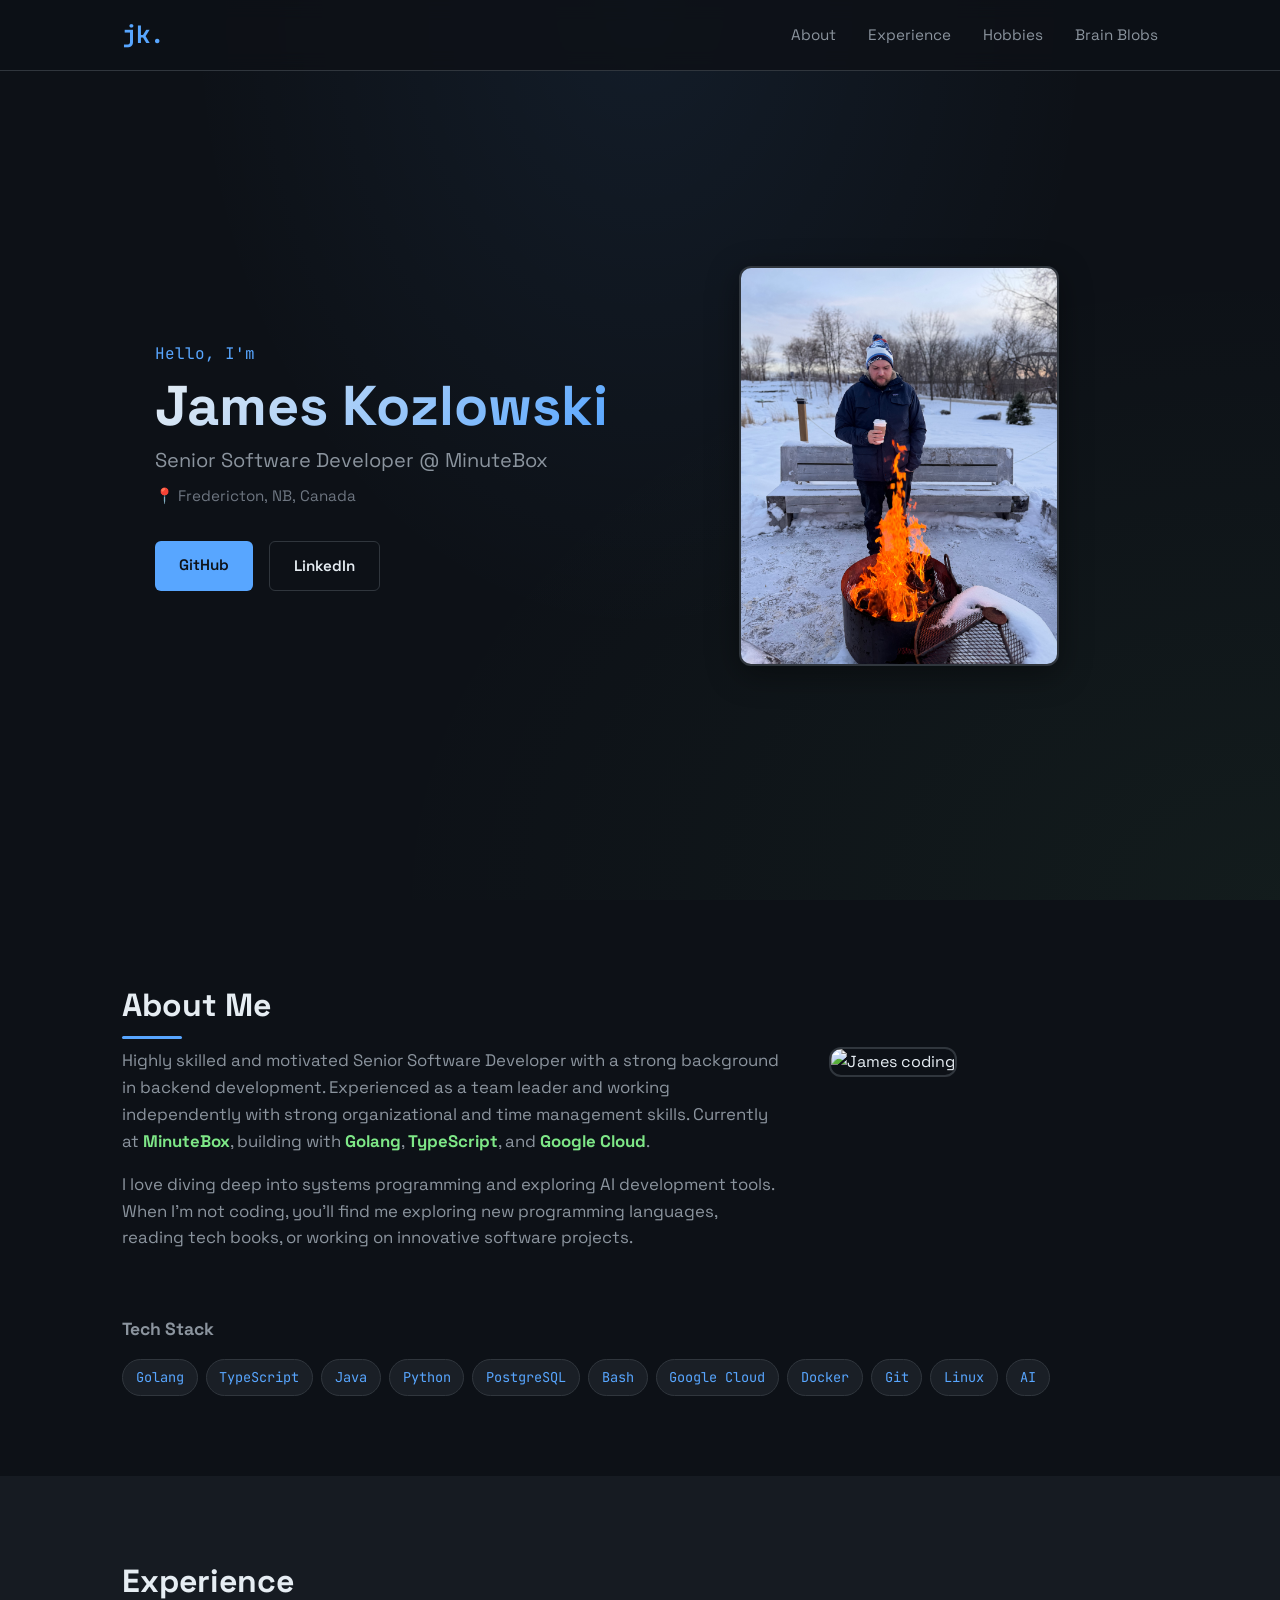
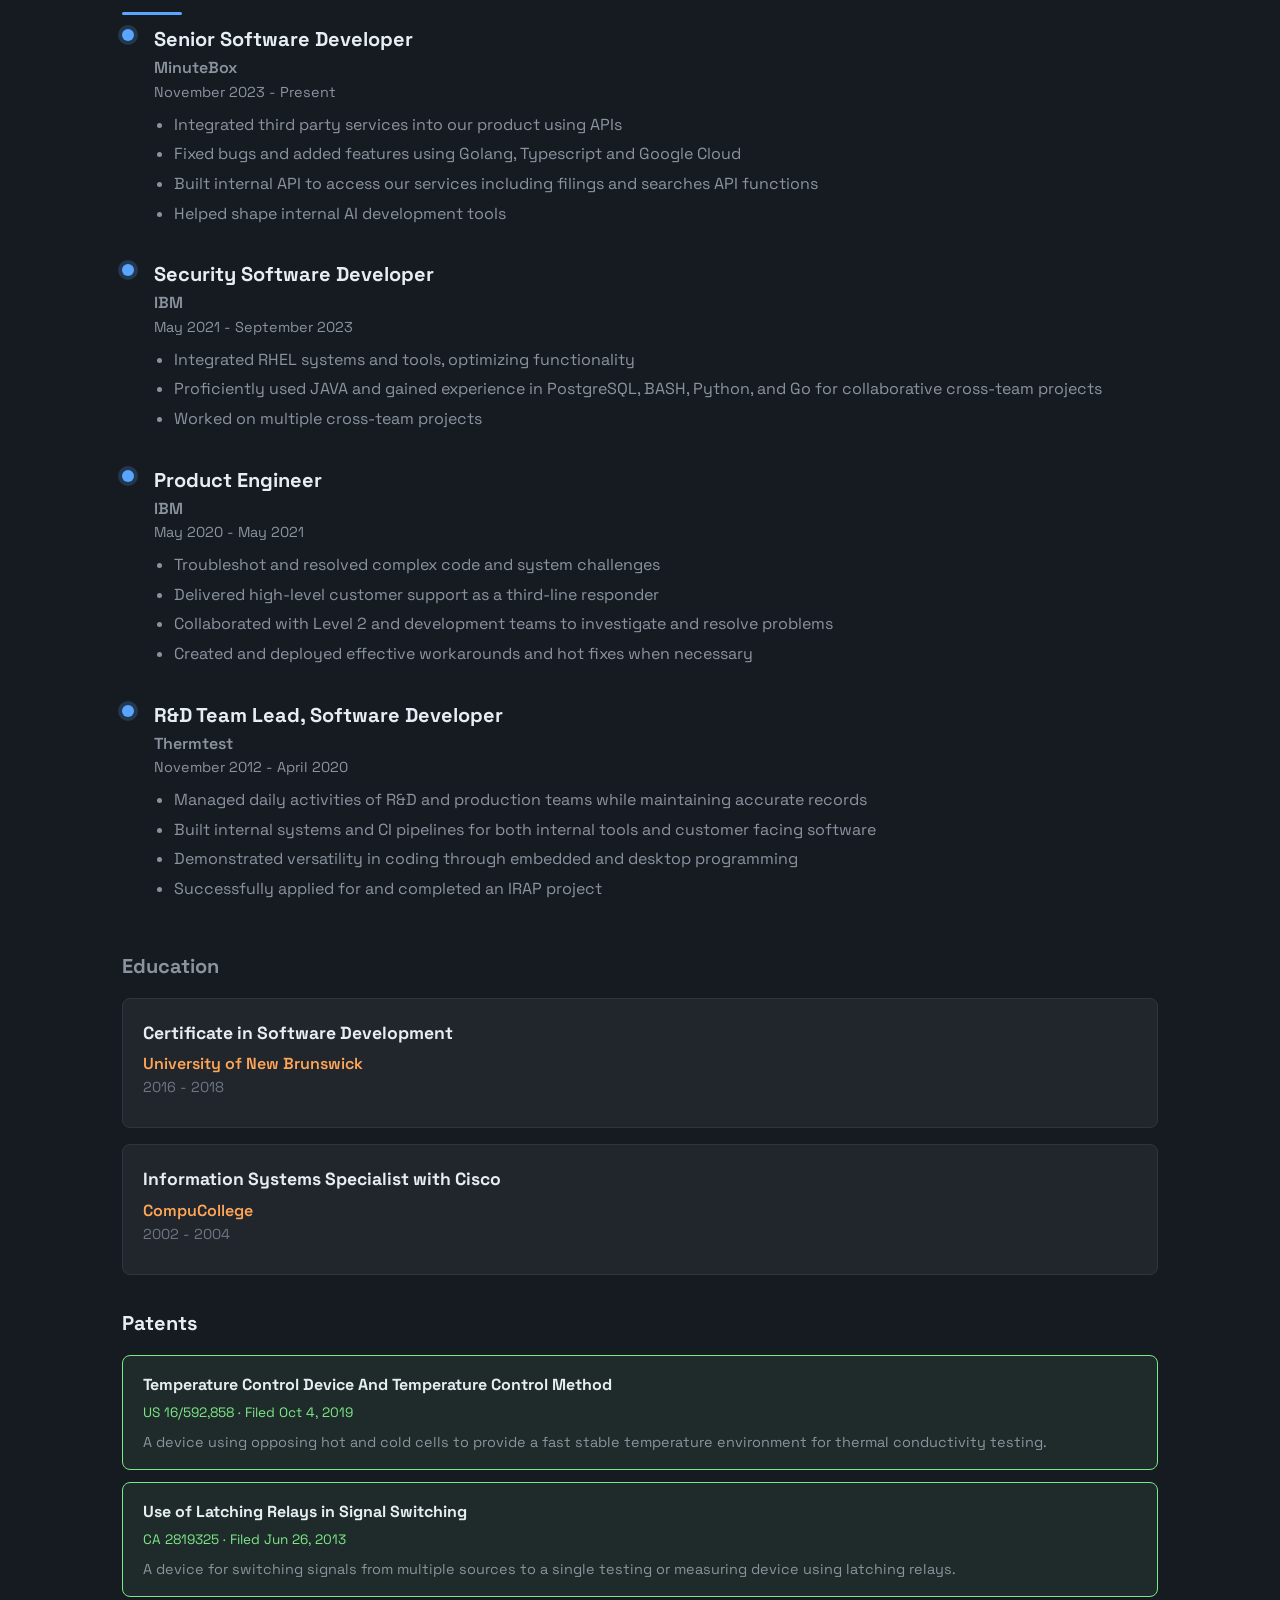
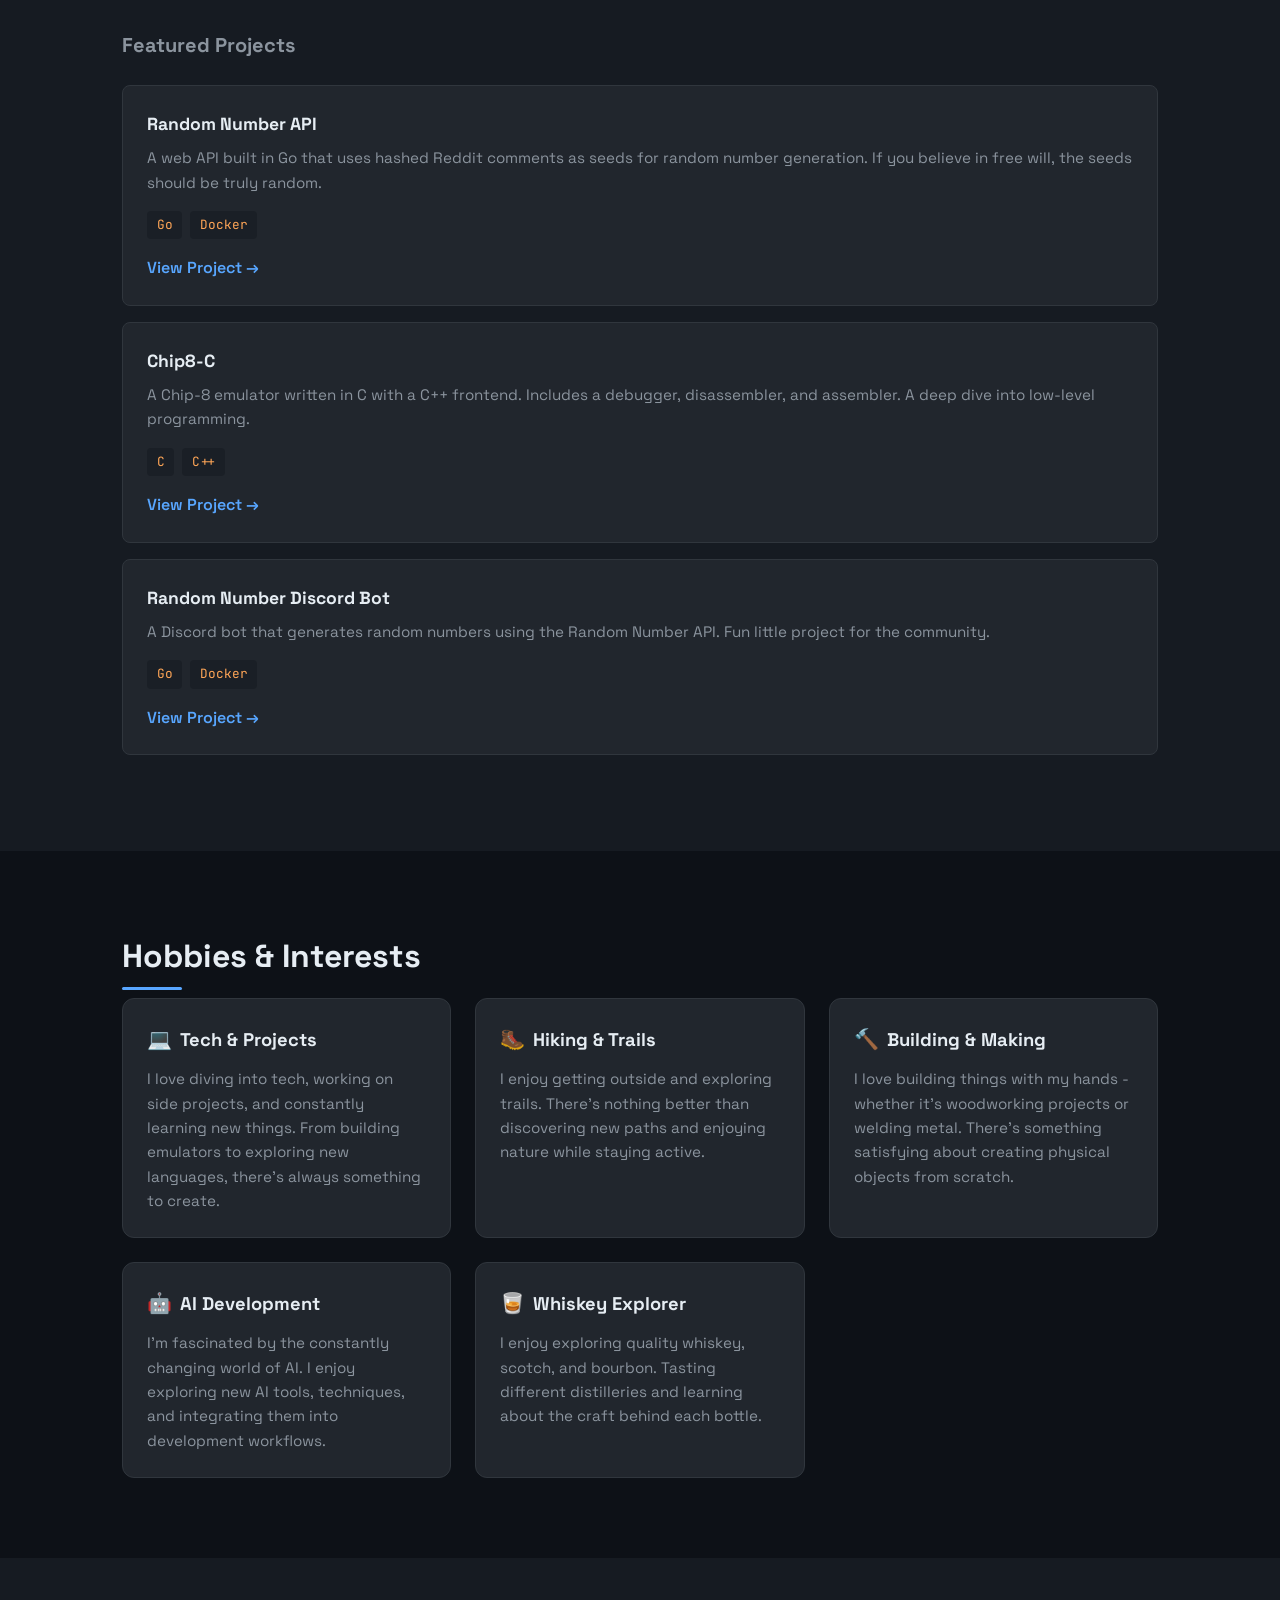
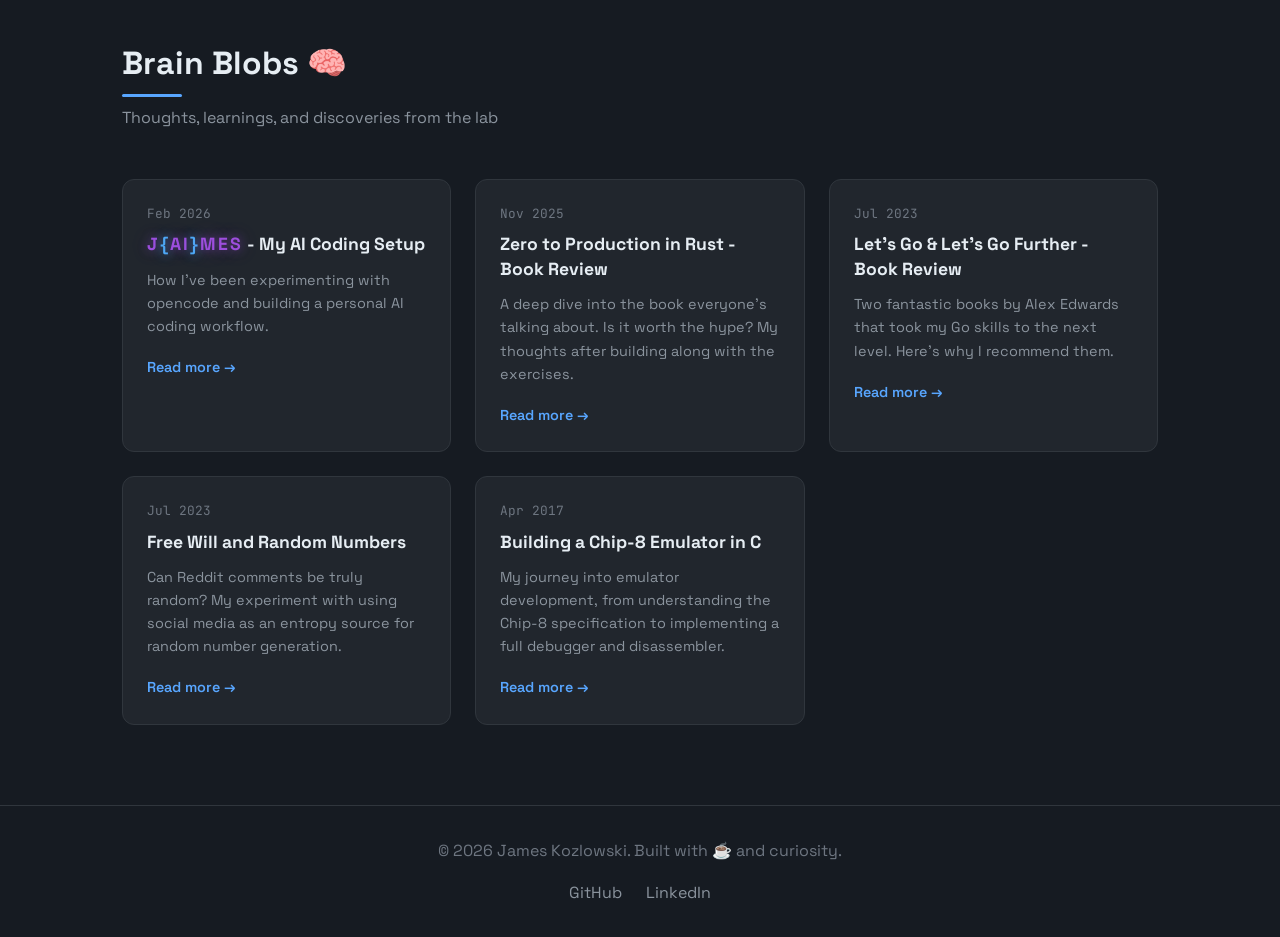
==== index.html @ 7b48e2a0 "update blog" ====
<!DOCTYPE html>
<html lang="en">
<head>
    <meta charset="UTF-8">
    <meta name="viewport" content="width=device-width, initial-scale=1.0">
    <title>James Kozlowski</title>
    <link rel="stylesheet" href="styles.css">
    <link rel="preconnect" href="https://fonts.googleapis.com">
    <link rel="preconnect" href="https://fonts.gstatic.com" crossorigin>
    <link href="https://fonts.googleapis.com/css2?family=JetBrains+Mono:wght@400;700&family=Space+Grotesk:wght@400;600;700&display=swap" rel="stylesheet">
</head>
<body>
    <nav class="navbar">
        <div class="nav-content">
            <a href="#home" class="logo">jk.</a>
            <ul class="nav-links">
                <li><a href="#about">About</a></li>
                <li><a href="#experience">Experience</a></li>
                <li><a href="#hobbies">Hobbies</a></li>
                <li><a href="#brain-blobs">Brain Blobs</a></li>
            </ul>
        </div>
    </nav>

    <section id="home" class="hero">
        <div class="hero-content">
            <div class="hero-text">
                <p class="greeting">Hello, I'm</p>
                <h1>James Kozlowski</h1>
                <p class="tagline">Senior Software Developer @ MinuteBox</p>
                <p class="location">📍 Fredericton, NB, Canada</p>
                <div class="hero-links">
                    <a href="https://github.com/jameskozlowski" target="_blank" class="btn">GitHub</a>
                    <a href="https://www.linkedin.com/in/jameskozlowski" target="_blank" class="btn btn-outline">LinkedIn</a>
                </div>
            </div>
            <div class="hero-image">
                <img src="IMG_3494.jpeg" alt="James Kozlowski" class="profile-pic">
            </div>
        </div>
    </section>

    <section id="about" class="section">
        <div class="container">
            <h2 class="section-title">About Me</h2>
            <div class="about-content">
                <div class="about-text">
                    <p>Highly skilled and motivated Senior Software Developer with a strong background in backend development. Experienced as a team leader and working independently with strong organizational and time management skills. Currently at <strong>MinuteBox</strong>, building with <strong>Golang</strong>, <strong>TypeScript</strong>, and <strong>Google Cloud</strong>.</p>
                    <p>I love diving deep into systems programming and exploring AI development tools. When I'm not coding, you'll find me exploring new programming languages, reading tech books, or working on innovative software projects.</p>
                </div>
                <div class="about-image">
                    <img src="IMG_0537.jpeg" alt="James coding" class="about-pic">
                </div>
            </div>
            <div class="tech-stack">
                <h3>Tech Stack</h3>
                <div class="tech-tags">
                    <span class="tech-tag">Golang</span>
                    <span class="tech-tag">TypeScript</span>
                    <span class="tech-tag">Java</span>
                    <span class="tech-tag">Python</span>
                    <span class="tech-tag">PostgreSQL</span>
                    <span class="tech-tag">Bash</span>
                    <span class="tech-tag">Google Cloud</span>
                    <span class="tech-tag">Docker</span>
                    <span class="tech-tag">Git</span>
                    <span class="tech-tag">Linux</span>
                    <span class="tech-tag">AI</span>
                </div>
            </div>
        </div>
    </section>

    <section id="experience" class="section section-alt">
        <div class="container">
            <h2 class="section-title">Experience</h2>
            <div class="timeline">
                <div class="timeline-item">
                    <div class="timeline-marker"></div>
                    <div class="timeline-content">
                        <h3>Senior Software Developer</h3>
                        <p class="company">MinuteBox</p>
                        <p class="period">November 2023 - Present</p>
                        <ul>
                            <li>Integrated third party services into our product using APIs</li>
                            <li>Fixed bugs and added features using Golang, Typescript and Google Cloud</li>
                            <li>Built internal API to access our services including filings and searches API functions</li>
                            <li>Helped shape internal AI development tools</li>
                        </ul>
                    </div>
                </div>
                <div class="timeline-item">
                    <div class="timeline-marker"></div>
                    <div class="timeline-content">
                        <h3>Security Software Developer</h3>
                        <p class="company">IBM</p>
                        <p class="period">May 2021 - September 2023</p>
                        <ul>
                            <li>Integrated RHEL systems and tools, optimizing functionality</li>
                            <li>Proficiently used JAVA and gained experience in PostgreSQL, BASH, Python, and Go for collaborative cross-team projects</li>
                            <li>Worked on multiple cross-team projects</li>
                        </ul>
                    </div>
                </div>
                <div class="timeline-item">
                    <div class="timeline-marker"></div>
                    <div class="timeline-content">
                        <h3>Product Engineer</h3>
                        <p class="company">IBM</p>
                        <p class="period">May 2020 - May 2021</p>
                        <ul>
                            <li>Troubleshot and resolved complex code and system challenges</li>
                            <li>Delivered high-level customer support as a third-line responder</li>
                            <li>Collaborated with Level 2 and development teams to investigate and resolve problems</li>
                            <li>Created and deployed effective workarounds and hot fixes when necessary</li>
                        </ul>
                    </div>
                </div>
                <div class="timeline-item">
                    <div class="timeline-marker"></div>
                    <div class="timeline-content">
                        <h3>R&D Team Lead, Software Developer</h3>
                        <p class="company">Thermtest</p>
                        <p class="period">November 2012 - April 2020</p>
                        <ul>
                            <li>Managed daily activities of R&D and production teams while maintaining accurate records</li>
                            <li>Built internal systems and CI pipelines for both internal tools and customer facing software</li>
                            <li>Demonstrated versatility in coding through embedded and desktop programming</li>
                            <li>Successfully applied for and completed an IRAP project</li>
                        </ul>
                    </div>
                </div>
            </div>

            <div class="education-section">
                <h3>Education</h3>
                <div class="education-card">
                    <h4>Certificate in Software Development</h4>
                    <p class="company">University of New Brunswick</p>
                    <p class="period">2016 - 2018</p>
                </div>
                <div class="education-card">
                    <h4>Information Systems Specialist with Cisco</h4>
                    <p class="company">CompuCollege</p>
                    <p class="period">2002 - 2004</p>
                </div>
            </div>

            <div class="patents-section">
                <h3>Patents</h3>
                <div class="patent-card">
                    <h4>Temperature Control Device And Temperature Control Method</h4>
                    <p class="patent-meta">US 16/592,858 · Filed Oct 4, 2019</p>
                    <p class="patent-desc">A device using opposing hot and cold cells to provide a fast stable temperature environment for thermal conductivity testing.</p>
                </div>
                <div class="patent-card">
                    <h4>Use of Latching Relays in Signal Switching</h4>
                    <p class="patent-meta">CA 2819325 · Filed Jun 26, 2013</p>
                    <p class="patent-desc">A device for switching signals from multiple sources to a single testing or measuring device using latching relays.</p>
                </div>
            </div>

            <div class="projects-grid">
                <h3>Featured Projects</h3>
                <div class="project-card">
                    <h4>Random Number API</h4>
                    <p>A web API built in Go that uses hashed Reddit comments as seeds for random number generation. If you believe in free will, the seeds should be truly random.</p>
                    <div class="project-tech">
                        <span>Go</span>
                        <span>Docker</span>
                    </div>
                    <a href="https://github.com/jameskozlowski/randomnumberapi-go" target="_blank" class="project-link">View Project →</a>
                </div>
                <div class="project-card">
                    <h4>Chip8-C</h4>
                    <p>A Chip-8 emulator written in C with a C++ frontend. Includes a debugger, disassembler, and assembler. A deep dive into low-level programming.</p>
                    <div class="project-tech">
                        <span>C</span>
                        <span>C++</span>
                    </div>
                    <a href="https://github.com/jameskozlowski/Chip8-C" target="_blank" class="project-link">View Project →</a>
                </div>
                <div class="project-card">
                    <h4>Random Number Discord Bot</h4>
                    <p>A Discord bot that generates random numbers using the Random Number API. Fun little project for the community.</p>
                    <div class="project-tech">
                        <span>Go</span>
                        <span>Docker</span>
                    </div>
                    <a href="https://github.com/jameskozlowski/randomnumberapi-bot" target="_blank" class="project-link">View Project →</a>
                </div>
            </div>
        </div>
    </section>

    <section id="hobbies" class="section">
        <div class="container">
            <h2 class="section-title">Hobbies & Interests</h2>
            <div class="hobbies-grid">
                <div class="hobby-card">
                    <h3><span class="hobby-icon">💻</span> Tech & Projects</h3>
                    <p>I love diving into tech, working on side projects, and constantly learning new things. From building emulators to exploring new languages, there's always something to create.</p>
                </div>
                <div class="hobby-card">
                    <h3><span class="hobby-icon">🥾</span> Hiking & Trails</h3>
                    <p>I enjoy getting outside and exploring trails. There's nothing better than discovering new paths and enjoying nature while staying active.</p>
                </div>
                <div class="hobby-card">
                    <h3><span class="hobby-icon">🔨</span> Building & Making</h3>
                    <p>I love building things with my hands - whether it's woodworking projects or welding metal. There's something satisfying about creating physical objects from scratch.</p>
                </div>
                <div class="hobby-card">
                    <h3><span class="hobby-icon">🤖</span> AI Development</h3>
                    <p>I'm fascinated by the constantly changing world of AI. I enjoy exploring new AI tools, techniques, and integrating them into development workflows.</p>
                </div>
                <div class="hobby-card">
                    <h3><span class="hobby-icon">🥃</span> Whiskey Explorer</h3>
                    <p>I enjoy exploring quality whiskey, scotch, and bourbon. Tasting different distilleries and learning about the craft behind each bottle.</p>
                </div>
            </div>
        </div>
    </section>

    <section id="brain-blobs" class="section section-alt">
        <div class="container">
            <h2 class="section-title">Brain Blobs 🧠</h2>
            <p class="section-subtitle">Thoughts, learnings, and discoveries from the lab</p>
            <div class="blog-grid">
                <article class="blog-card">
                    <span class="blog-date">Feb 2026</span>
                    <h3><span class="blog-title-styled">J<span class="bracket">{</span>AI<span class="bracket">}</span>MES</span> - My AI Coding Setup</h3>
                    <p>How I've been experimenting with opencode and building a personal AI coding workflow.</p>
                    <a href="blog/ai-coding-setup.html" class="read-more">Read more →</a>
                </article>
                <article class="blog-card">
                    <span class="blog-date">Nov 2025</span>
                    <h3>Zero to Production in Rust - Book Review</h3>
                    <p>A deep dive into the book everyone's talking about. Is it worth the hype? My thoughts after building along with the exercises.</p>
                    <a href="blog/zero-to-production-rust.html" class="read-more">Read more →</a>
                </article>
                <article class="blog-card">
                    <span class="blog-date">Jul 2023</span>
                    <h3>Let's Go & Let's Go Further - Book Review</h3>
                    <p>Two fantastic books by Alex Edwards that took my Go skills to the next level. Here's why I recommend them.</p>
                    <a href="blog/lets-go-books.html" class="read-more">Read more →</a>
                </article>
                <article class="blog-card">
                    <span class="blog-date">Jul 2023</span>
                    <h3>Free Will and Random Numbers</h3>
                    <p>Can Reddit comments be truly random? My experiment with using social media as an entropy source for random number generation.</p>
                    <a href="blog/free-will-random-numbers.html" class="read-more">Read more →</a>
                </article>
                <article class="blog-card">
                    <span class="blog-date">Apr 2017</span>
                    <h3>Building a Chip-8 Emulator in C</h3>
                    <p>My journey into emulator development, from understanding the Chip-8 specification to implementing a full debugger and disassembler.</p>
                    <a href="blog/chip8-emulator.html" class="read-more">Read more →</a>
                </article>
            </div>
        </div>
    </section>

    <footer class="footer">
        <div class="container">
            <p>© 2026 James Kozlowski. Built with ☕ and curiosity.</p>
            <div class="social-links">
                <a href="https://github.com/jameskozlowski" target="_blank">GitHub</a>
                <a href="https://www.linkedin.com/in/jameskozlowski" target="_blank">LinkedIn</a>
            </div>
        </div>
    </footer>

    <script src="script.js"></script>
</body>
</html>
---- styles.css ----
:root {
    --bg-primary: #0d1117;
    --bg-secondary: #161b22;
    --bg-tertiary: #21262d;
    --text-primary: #e6edf3;
    --text-secondary: #8b949e;
    --text-muted: #6e7681;
    --accent-primary: #58a6ff;
    --accent-secondary: #7ee787;
    --accent-tertiary: #ffa657;
    --accent-purple: #d2a8ff;
    --border-color: #30363d;
    --code-bg: #1a1f26;
    --font-mono: 'JetBrains Mono', monospace;
    --font-sans: 'Space Grotesk', sans-serif;
}

* {
    margin: 0;
    padding: 0;
    box-sizing: border-box;
}

html {
    scroll-behavior: smooth;
}

body {
    font-family: var(--font-sans);
    background-color: var(--bg-primary);
    color: var(--text-primary);
    line-height: 1.6;
}

.container {
    max-width: 1100px;
    margin: 0 auto;
    padding: 0 2rem;
}

/* Navbar */
.navbar {
    position: fixed;
    top: 0;
    left: 0;
    right: 0;
    background: rgba(13, 17, 23, 0.85);
    backdrop-filter: blur(10px);
    border-bottom: 1px solid var(--border-color);
    z-index: 1000;
    padding: 1rem 0;
}

.nav-content {
    max-width: 1100px;
    margin: 0 auto;
    padding: 0 2rem;
    display: flex;
    justify-content: space-between;
    align-items: center;
}

.logo {
    font-family: var(--font-mono);
    font-size: 1.5rem;
    font-weight: 700;
    color: var(--accent-primary);
    text-decoration: none;
}

.nav-links {
    display: flex;
    list-style: none;
    gap: 2rem;
}

.nav-links a {
    color: var(--text-secondary);
    text-decoration: none;
    font-size: 0.95rem;
    transition: color 0.2s ease;
}

.nav-links a:hover {
    color: var(--accent-primary);
}

/* Hero Section */
.hero {
    min-height: 100vh;
    display: flex;
    align-items: center;
    padding: 6rem 2rem 4rem;
    background: 
        radial-gradient(ellipse at top, rgba(88, 166, 255, 0.08) 0%, transparent 50%),
        radial-gradient(ellipse at bottom right, rgba(126, 231, 135, 0.05) 0%, transparent 50%),
        var(--bg-primary);
}

.hero-content {
    max-width: 1100px;
    margin: 0 auto;
    display: grid;
    grid-template-columns: 1fr 1fr;
    gap: 4rem;
    align-items: center;
}

.greeting {
    color: var(--accent-primary);
    font-family: var(--font-mono);
    font-size: 1rem;
    margin-bottom: 0.5rem;
}

.hero h1 {
    font-size: 3.5rem;
    font-weight: 700;
    line-height: 1.1;
    margin-bottom: 0.5rem;
    background: linear-gradient(135deg, var(--text-primary) 0%, var(--accent-primary) 100%);
    -webkit-background-clip: text;
    -webkit-text-fill-color: transparent;
    background-clip: text;
}

.tagline {
    font-size: 1.25rem;
    color: var(--text-secondary);
    margin-bottom: 0.5rem;
}

.location {
    color: var(--text-muted);
    font-size: 0.95rem;
    margin-bottom: 2rem;
}

.hero-links {
    display: flex;
    gap: 1rem;
    flex-wrap: wrap;
}

.btn {
    display: inline-block;
    padding: 0.75rem 1.5rem;
    background: var(--accent-primary);
    color: var(--bg-primary);
    text-decoration: none;
    border-radius: 6px;
    font-weight: 600;
    font-size: 0.95rem;
    transition: all 0.2s ease;
}

.btn:hover {
    transform: translateY(-2px);
    box-shadow: 0 4px 12px rgba(88, 166, 255, 0.3);
}

.btn-outline {
    background: transparent;
    border: 1px solid var(--border-color);
    color: var(--text-primary);
}

.btn-outline:hover {
    border-color: var(--accent-primary);
    color: var(--accent-primary);
}

.hero-image {
    display: flex;
    justify-content: center;
}

.profile-pic {
    width: 320px;
    height: 400px;
    object-fit: cover;
    border-radius: 12px;
    border: 2px solid var(--border-color);
    box-shadow: 0 8px 32px rgba(0, 0, 0, 0.4);
    transition: transform 0.3s ease;
}

.profile-pic:hover {
    transform: scale(1.02);
}

/* Sections */
.section {
    padding: 5rem 0;
}

.section-alt {
    background: var(--bg-secondary);
}

.section-title {
    font-size: 2rem;
    font-weight: 700;
    margin-bottom: 1rem;
    position: relative;
    display: inline-block;
}

.section-title::after {
    content: '';
    position: absolute;
    bottom: -8px;
    left: 0;
    width: 60px;
    height: 3px;
    background: var(--accent-primary);
    border-radius: 2px;
}

.section-subtitle {
    color: var(--text-secondary);
    margin-bottom: 3rem;
}

/* About Section */
.about-content {
    display: grid;
    grid-template-columns: 2fr 1fr;
    gap: 3rem;
    margin-bottom: 3rem;
}

.about-text p {
    margin-bottom: 1rem;
    color: var(--text-secondary);
    font-size: 1.05rem;
}

.about-text strong {
    color: var(--accent-secondary);
}

.about-pic {
    width: 100%;
    max-width: 280px;
    height: auto;
    border-radius: 12px;
    border: 2px solid var(--border-color);
}

.tech-stack h3 {
    font-size: 1.1rem;
    color: var(--text-secondary);
    margin-bottom: 1rem;
}

.tech-tags {
    display: flex;
    flex-wrap: wrap;
    gap: 0.5rem;
}

.tech-tag {
    padding: 0.4rem 0.8rem;
    background: var(--code-bg);
    border: 1px solid var(--border-color);
    border-radius: 20px;
    font-family: var(--font-mono);
    font-size: 0.85rem;
    color: var(--accent-primary);
}

/* Experience Timeline */
.timeline {
    margin-bottom: 3rem;
}

.timeline-item {
    position: relative;
    padding-left: 2rem;
    margin-bottom: 2rem;
}

.timeline-marker {
    position: absolute;
    left: 0;
    top: 6px;
    width: 12px;
    height: 12px;
    background: var(--accent-primary);
    border-radius: 50%;
    box-shadow: 0 0 0 4px rgba(88, 166, 255, 0.2);
}

.timeline-content h3 {
    font-size: 1.25rem;
    color: var(--text-primary);
}

.company {
    color: var(--accent-secondary);
    font-weight: 600;
}

.period {
    color: var(--text-muted);
    font-size: 0.9rem;
    margin-bottom: 0.5rem;
}

.timeline-content p {
    color: var(--text-secondary);
}

.timeline-content ul {
    color: var(--text-secondary);
    margin-left: 1.25rem;
    margin-top: 0.5rem;
}

.timeline-content li {
    margin-bottom: 0.25rem;
}

/* Education Section */
.education-section {
    margin-bottom: 2rem;
}

.education-section h3 {
    font-size: 1.25rem;
    margin-bottom: 1rem;
    color: var(--text-secondary);
}

.education-card {
    background: var(--bg-tertiary);
    border: 1px solid var(--border-color);
    border-radius: 8px;
    padding: 1.25rem;
    margin-bottom: 1rem;
}

.education-card h4 {
    font-size: 1.1rem;
    color: var(--text-primary);
    margin-bottom: 0.25rem;
}

.education-card .company {
    color: var(--accent-tertiary);
    font-weight: 600;
}

/* Certifications */
.certifications-section {
    margin-bottom: 3rem;
}

.certifications-section h3 {
    font-size: 1.25rem;
    margin-bottom: 1rem;
    color: var(--text-secondary);
}

.cert-grid {
    display: flex;
    flex-wrap: wrap;
    gap: 0.75rem;
}

.cert-tag {
    padding: 0.5rem 1rem;
    background: rgba(126, 231, 135, 0.1);
    border: 1px solid var(--accent-secondary);
    border-radius: 6px;
    font-size: 0.9rem;
    color: var(--accent-secondary);
}

.patents-section {
    margin: 2rem 0;
}

.patents-section h3 {
    font-size: 1.25rem;
    margin-bottom: 1rem;
    color: var(--text-primary);
}

.patent-card {
    padding: 1rem 1.25rem;
    background: rgba(126, 231, 135, 0.08);
    border: 1px solid var(--accent-secondary);
    border-radius: 8px;
    margin-bottom: 0.75rem;
}

.patent-card h4 {
    font-size: 1rem;
    color: var(--text-primary);
    margin-bottom: 0.25rem;
}

.patent-meta {
    font-size: 0.85rem;
    color: var(--accent-secondary);
    margin-bottom: 0.5rem;
}

.patent-desc {
    font-size: 0.9rem;
    color: var(--text-secondary);
    line-height: 1.5;
}

.projects-grid h3 {
    font-size: 1.25rem;
    margin-bottom: 1.5rem;
    color: var(--text-secondary);
}

.project-card {
    background: var(--bg-tertiary);
    border: 1px solid var(--border-color);
    border-radius: 8px;
    padding: 1.5rem;
    margin-bottom: 1rem;
    transition: border-color 0.2s ease;
}

.project-card:hover {
    border-color: var(--accent-primary);
}

.project-card h4 {
    font-size: 1.1rem;
    margin-bottom: 0.5rem;
    color: var(--text-primary);
}

.project-card p {
    color: var(--text-secondary);
    font-size: 0.95rem;
    margin-bottom: 1rem;
}

.project-tech {
    display: flex;
    gap: 0.5rem;
    margin-bottom: 1rem;
}

.project-tech span {
    padding: 0.25rem 0.6rem;
    background: var(--code-bg);
    border-radius: 4px;
    font-family: var(--font-mono);
    font-size: 0.8rem;
    color: var(--accent-tertiary);
}

.project-link {
    color: var(--accent-primary);
    text-decoration: none;
    font-weight: 600;
    transition: color 0.2s ease;
}

.project-link:hover {
    color: var(--accent-secondary);
}

/* Hobbies Grid */
.hobbies-grid {
    display: grid;
    grid-template-columns: repeat(auto-fit, minmax(260px, 1fr));
    gap: 1.5rem;
}

.hobby-card {
    background: var(--bg-tertiary);
    border: 1px solid var(--border-color);
    border-radius: 12px;
    padding: 1.5rem;
    transition: all 0.3s ease;
}

.hobby-card:hover {
    transform: translateY(-4px);
    border-color: var(--accent-purple);
    box-shadow: 0 8px 24px rgba(210, 168, 255, 0.1);
}

.hobby-icon {
    font-size: 1.25rem;
    margin-right: 0.5rem;
}

.hobby-card h3 {
    font-size: 1.15rem;
    margin-bottom: 0.75rem;
    color: var(--text-primary);
    display: flex;
    align-items: center;
}

.hobby-card p {
    color: var(--text-secondary);
    font-size: 0.95rem;
}

/* Blog / Brain Blobs */
.blog-grid {
    display: grid;
    grid-template-columns: repeat(auto-fit, minmax(280px, 1fr));
    gap: 1.5rem;
}

.blog-card {
    background: var(--bg-tertiary);
    border: 1px solid var(--border-color);
    border-radius: 12px;
    padding: 1.5rem;
    transition: all 0.3s ease;
}

.blog-card:hover {
    border-color: var(--accent-secondary);
    transform: translateY(-4px);
}

.blog-date {
    font-family: var(--font-mono);
    font-size: 0.8rem;
    color: var(--text-muted);
    display: block;
    margin-bottom: 0.5rem;
}

.blog-card h3 {
    font-size: 1.1rem;
    margin-bottom: 0.75rem;
    color: var(--text-primary);
    line-height: 1.4;
}

.blog-title-styled {
    color: #9d4edd;
    text-transform: uppercase;
    font-weight: 700;
    letter-spacing: 2px;
    text-shadow: 0 0 10px rgba(157, 78, 221, 0.5), 0 0 20px rgba(157, 78, 221, 0.3);
}

.blog-title-styled .bracket {
    color: #4dabf7;
    text-shadow: 0 0 8px rgba(77, 171, 247, 0.6), 0 0 15px rgba(77, 171, 247, 0.4);
}

.blog-card p {
    color: var(--text-secondary);
    font-size: 0.9rem;
    margin-bottom: 1rem;
    line-height: 1.6;
}

.read-more {
    color: var(--accent-primary);
    text-decoration: none;
    font-weight: 600;
    font-size: 0.9rem;
    transition: color 0.2s ease;
}

.read-more:hover {
    color: var(--accent-secondary);
}

/* Footer */
.footer {
    background: var(--bg-secondary);
    border-top: 1px solid var(--border-color);
    padding: 2rem 0;
    text-align: center;
}

.footer p {
    color: var(--text-muted);
    margin-bottom: 1rem;
}

.social-links {
    display: flex;
    justify-content: center;
    gap: 1.5rem;
}

.social-links a {
    color: var(--text-secondary);
    text-decoration: none;
    transition: color 0.2s ease;
}

.social-links a:hover {
    color: var(--accent-primary);
}

/* Responsive */
@media (max-width: 768px) {
    .hero-content {
        grid-template-columns: 1fr;
        text-align: center;
    }
    
    .hero h1 {
        font-size: 2.5rem;
    }
    
    .hero-links {
        justify-content: center;
    }
    
    .hero-image {
        order: -1;
    }
    
    .profile-pic {
        width: 240px;
        height: 300px;
    }
    
    .about-content {
        grid-template-columns: 1fr;
    }
    
    .about-image {
        order: -1;
        text-align: center;
    }
    
    .nav-links {
        display: none;
    }
    
    .section {
        padding: 3rem 0;
    }
}
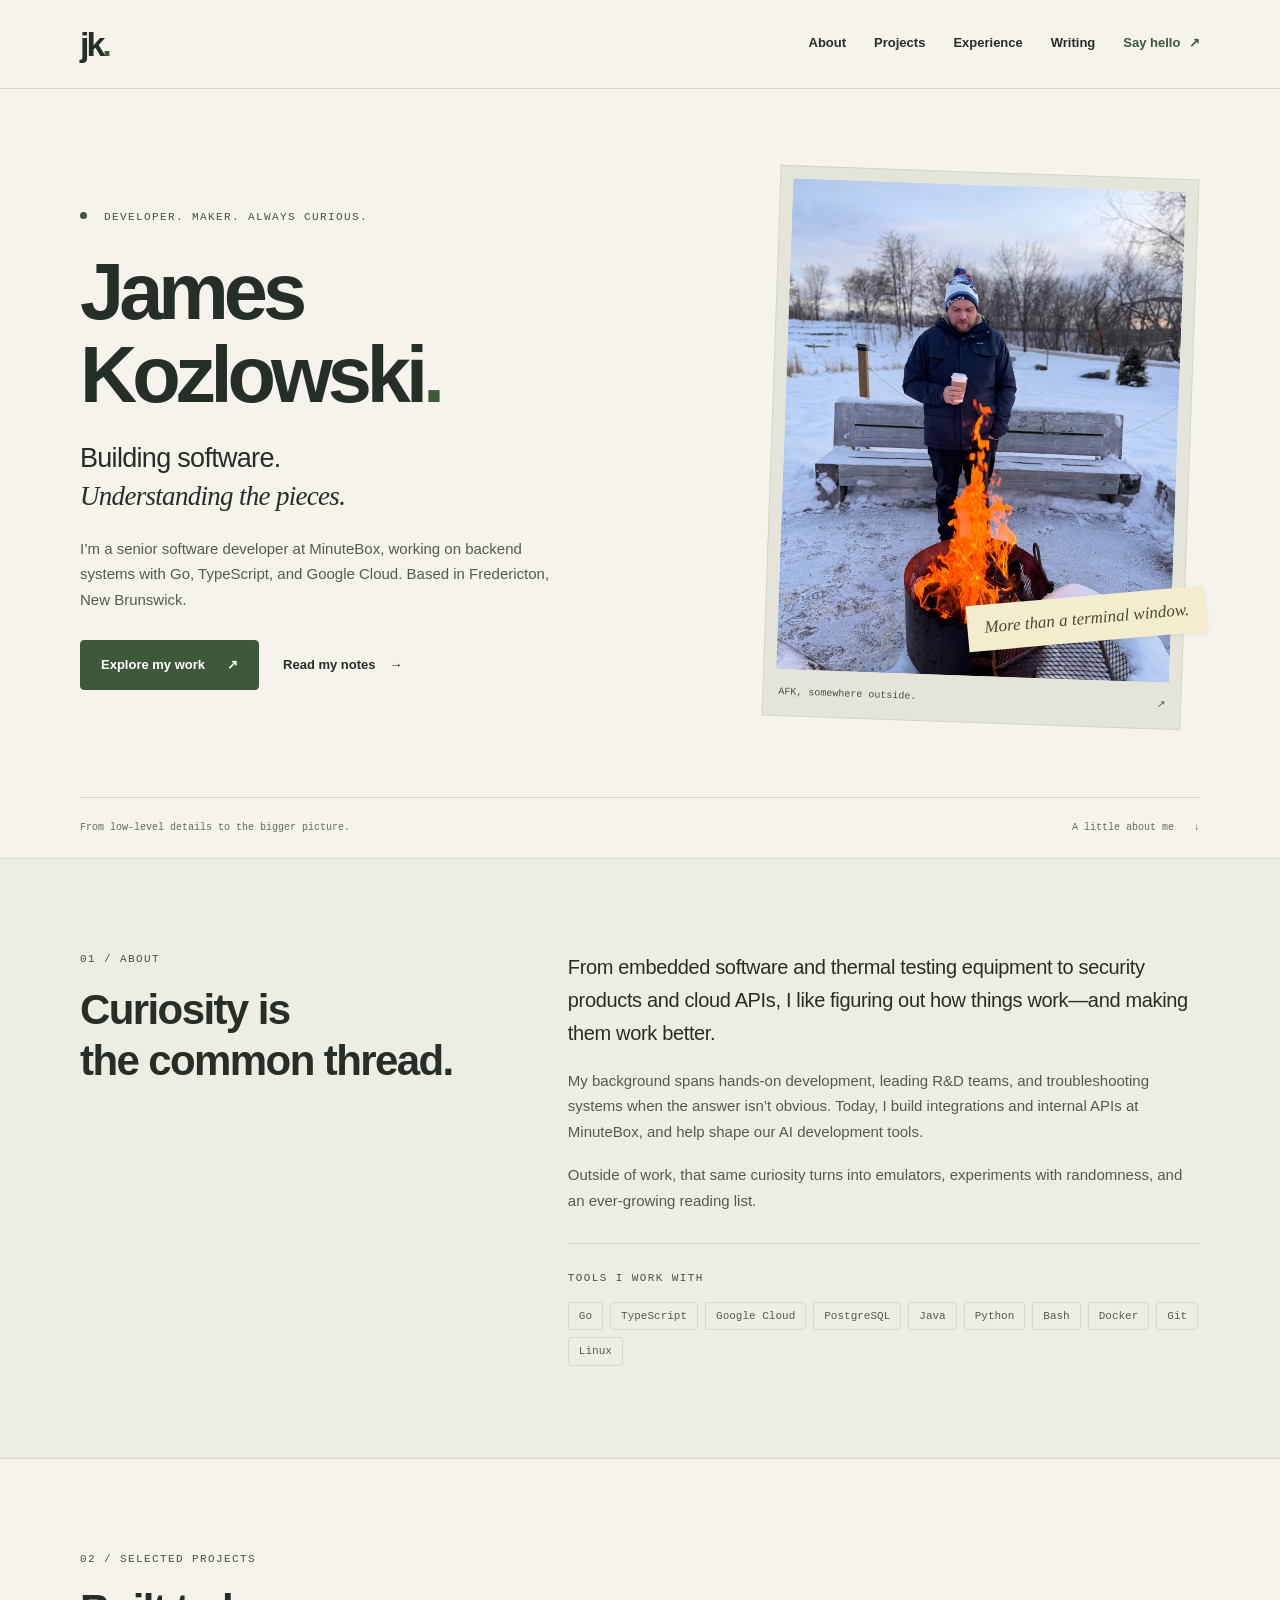
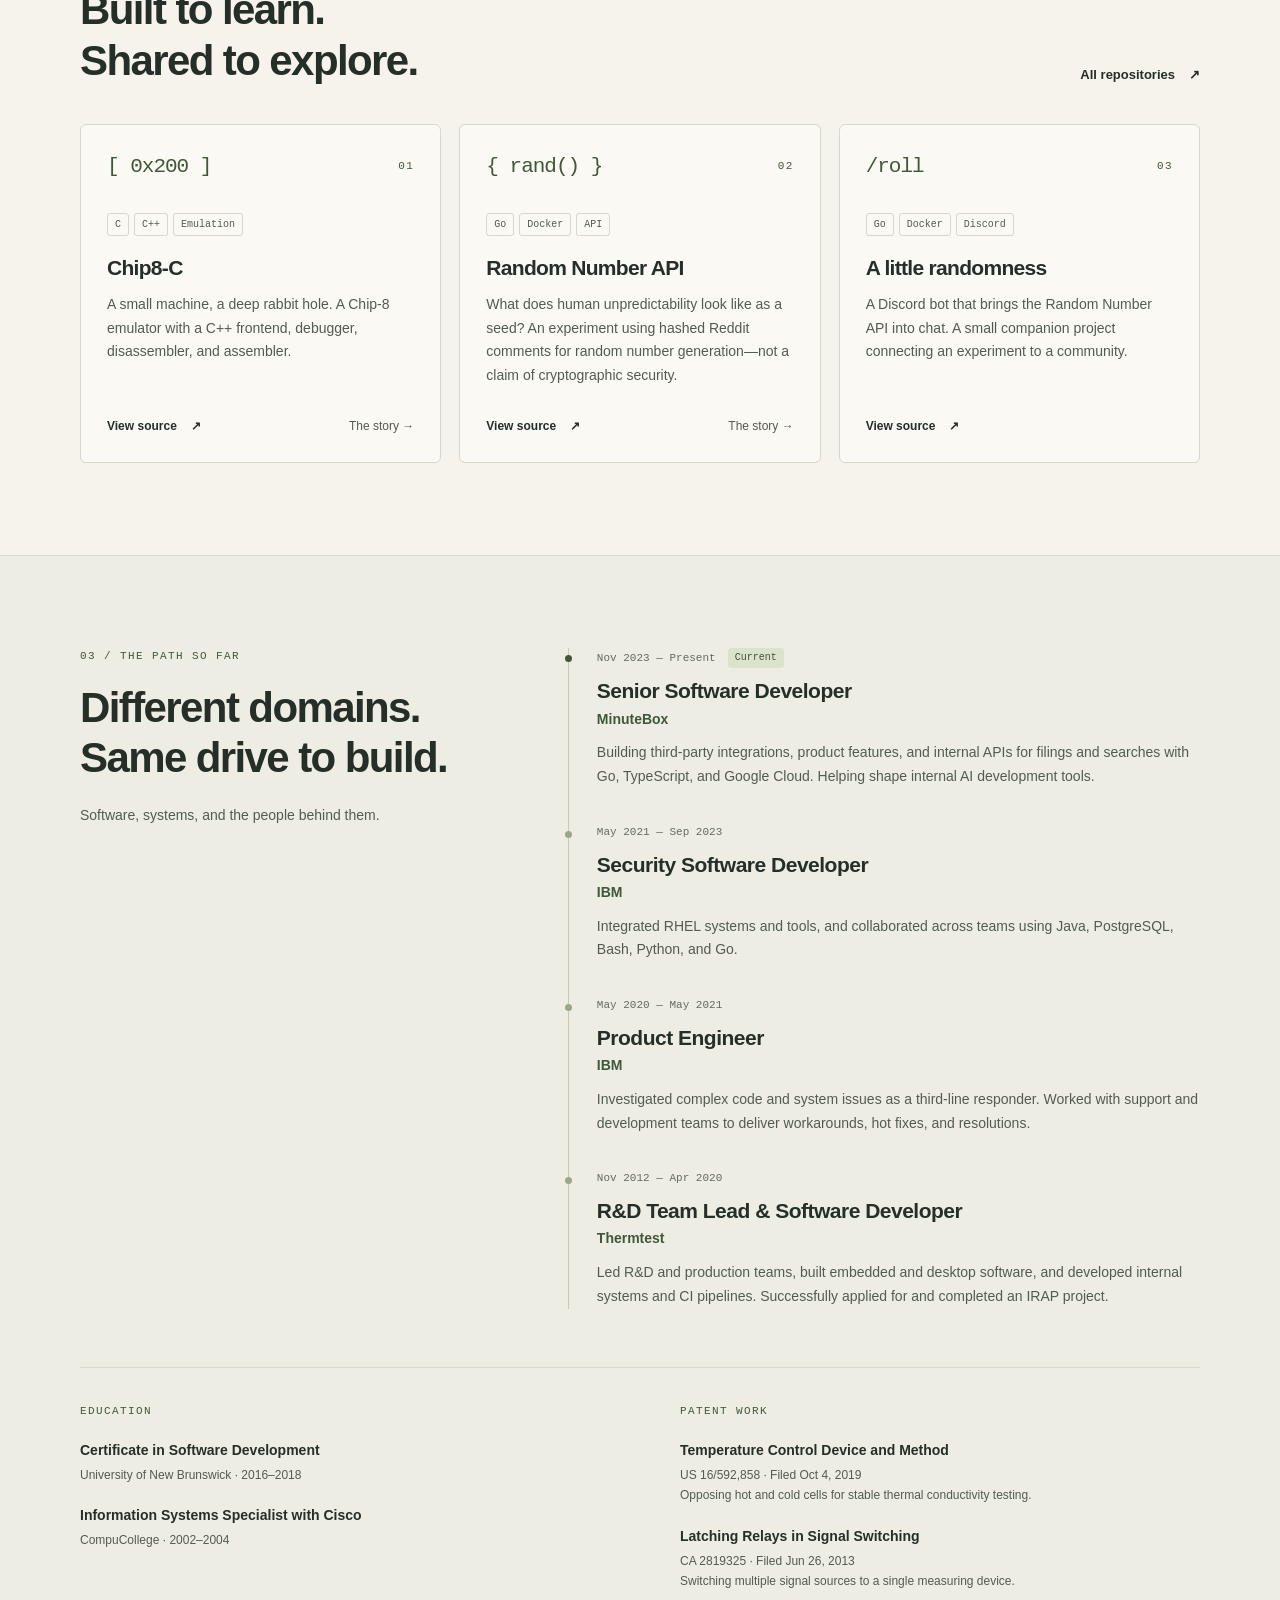
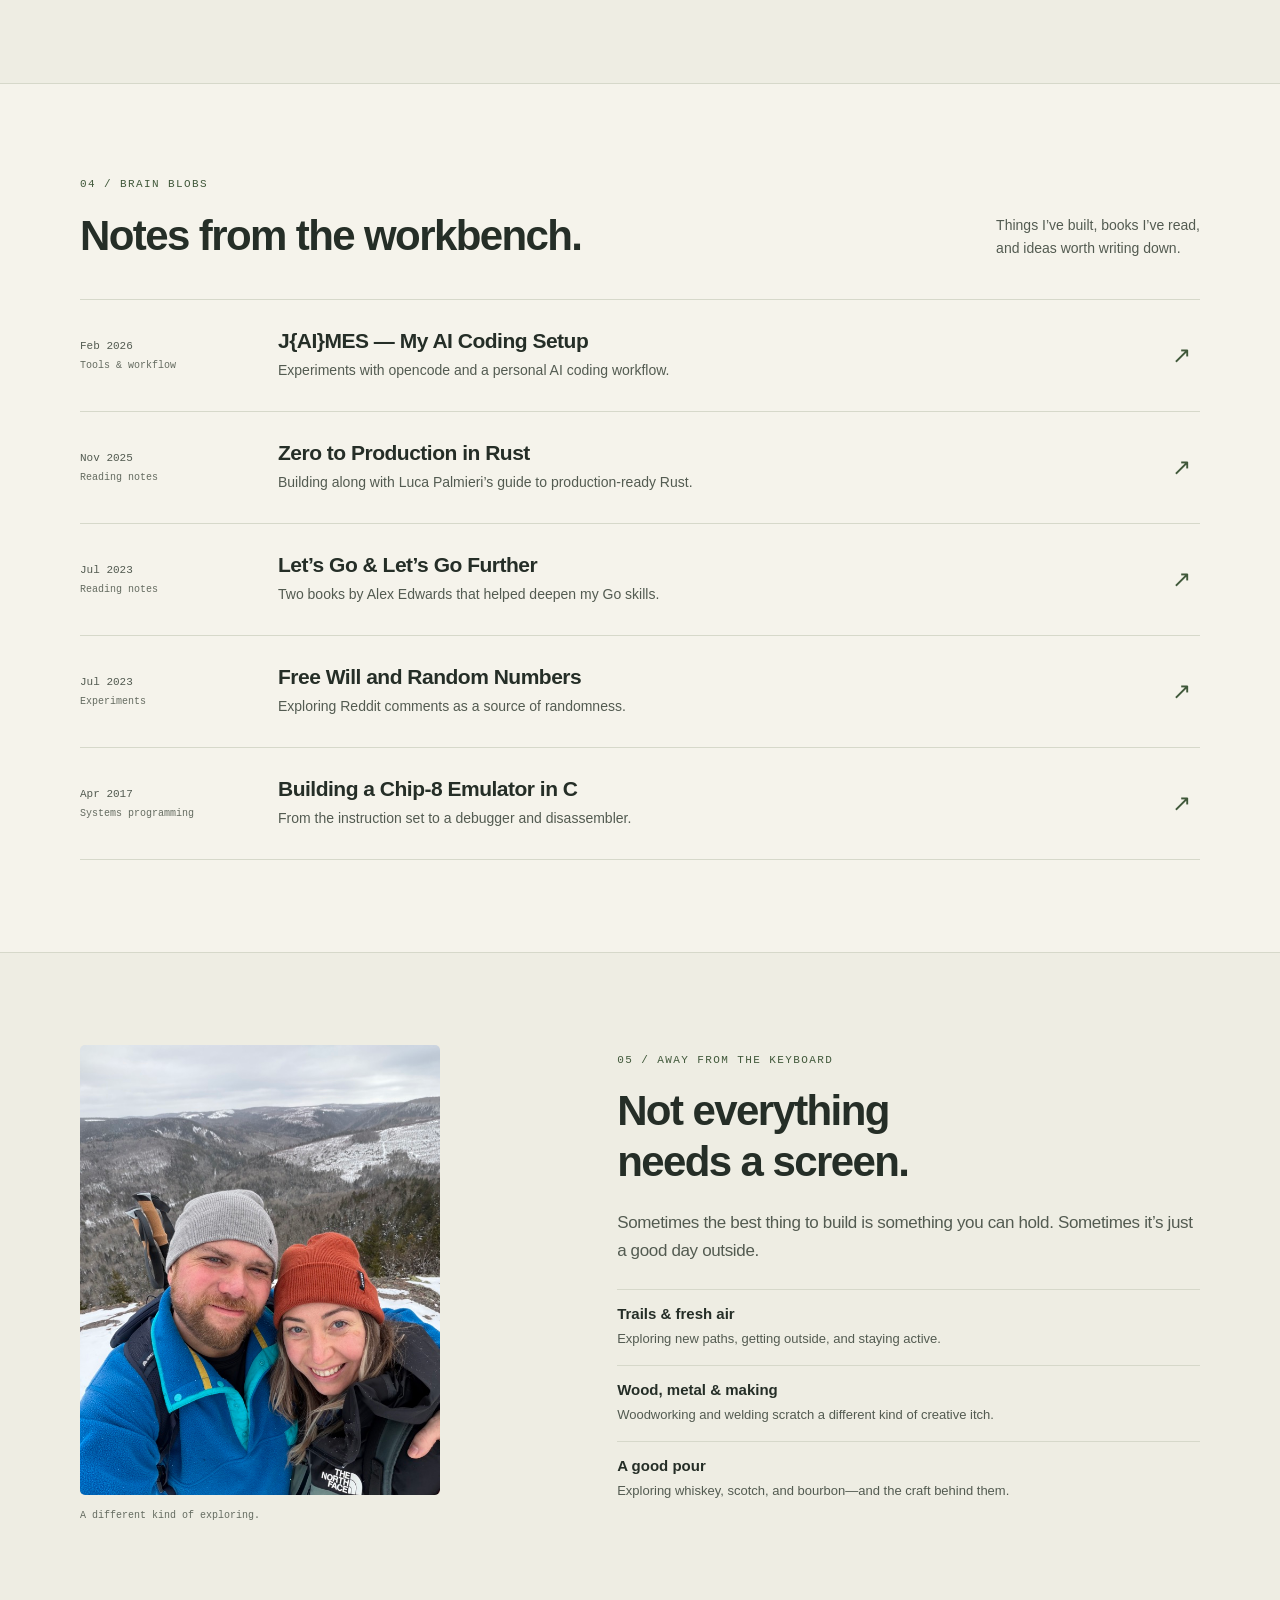
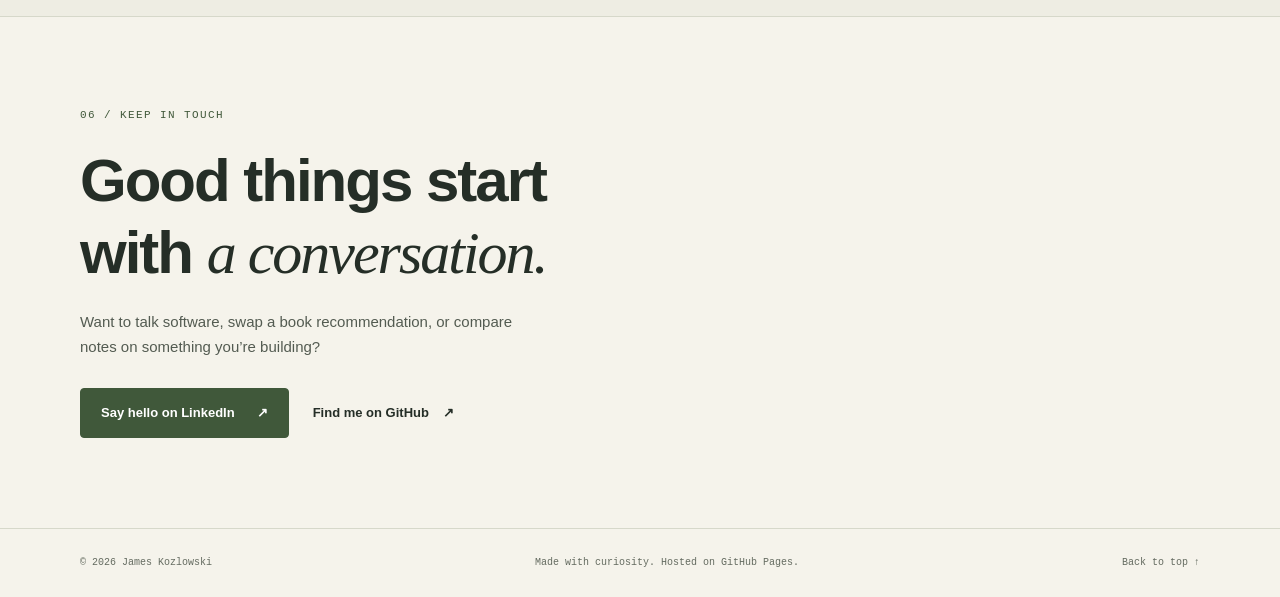
==== commit 02429958: "Refresh" ====
--- a/index.html
+++ b/index.html
@@ -1,275 +1,485 @@
-<!DOCTYPE html>
+<!doctype html>
 <html lang="en">
-<head>
-    <meta charset="UTF-8">
-    <meta name="viewport" content="width=device-width, initial-scale=1.0">
-    <title>James Kozlowski</title>
-    <link rel="stylesheet" href="styles.css">
-    <link rel="preconnect" href="https://fonts.googleapis.com">
-    <link rel="preconnect" href="https://fonts.gstatic.com" crossorigin>
-    <link href="https://fonts.googleapis.com/css2?family=JetBrains+Mono:wght@400;700&family=Space+Grotesk:wght@400;600;700&display=swap" rel="stylesheet">
-</head>
-<body>
-    <nav class="navbar">
-        <div class="nav-content">
-            <a href="#home" class="logo">jk.</a>
-            <ul class="nav-links">
-                <li><a href="#about">About</a></li>
-                <li><a href="#experience">Experience</a></li>
-                <li><a href="#hobbies">Hobbies</a></li>
-                <li><a href="#brain-blobs">Brain Blobs</a></li>
+  <head>
+    <meta charset="UTF-8" />
+    <meta name="viewport" content="width=device-width, initial-scale=1.0" />
+    <meta
+      name="description"
+      content="James Kozlowski is a senior software developer in Fredericton, Canada. Backend systems, Go, open-source experiments, and notes from the workbench."
+    />
+    <meta name="theme-color" content="#f5f3eb" />
+    <meta property="og:title" content="James Kozlowski — Developer & Maker" />
+    <meta
+      property="og:description"
+      content="Backend systems, side projects, and a curiosity for how things work. Notes from a software developer in Fredericton, Canada."
+    />
+    <meta property="og:type" content="website" />
+    <meta property="og:url" content="https://jameskozlowski.com/" />
+    <meta
+      property="og:image"
+      content="https://jameskozlowski.com/assets/james-portrait.jpg"
+    />
+    <link rel="canonical" href="https://jameskozlowski.com/" />
+    <title>James Kozlowski — Developer & Maker</title>
+    <link rel="icon" href="assets/favicon.svg" type="image/svg+xml" />
+    <link rel="stylesheet" href="styles.css" />
+    <script src="script.js" defer></script>
+  </head>
+  <body>
+    <a class="skip-link" href="#main">Skip to content</a>
+    <header class="navbar">
+      <nav class="nav-content" aria-label="Main navigation">
+        <a href="#home" class="logo" aria-label="James Kozlowski home"
+          >jk<span>.</span></a
+        >
+        <ul class="nav-links">
+          <li><a href="#about">About</a></li>
+          <li><a href="#projects">Projects</a></li>
+          <li><a href="#experience">Experience</a></li>
+          <li><a href="#brain-blobs">Writing</a></li>
+          <li>
+            <a href="#contact">Say hello <span aria-hidden="true">↗</span></a>
+          </li>
+        </ul>
+      </nav>
+    </header>
+
+    <main id="main" tabindex="-1">
+      <section id="home" class="hero container" aria-labelledby="hero-title">
+        <div class="hero-copy">
+          <p class="eyebrow">
+            <span class="status-dot" aria-hidden="true"></span> Developer.
+            Maker. Always curious.
+          </p>
+          <h1 id="hero-title">
+            James<br />Kozlowski<span class="accent">.</span>
+          </h1>
+          <p class="hero-intro">
+            Building software.<br /><span class="serif"
+              >Understanding the pieces.</span
+            >
+          </p>
+          <p class="hero-description">
+            I’m a senior software developer at MinuteBox, working on backend
+            systems with Go, TypeScript, and Google Cloud. Based in Fredericton,
+            New Brunswick.
+          </p>
+          <div class="hero-links">
+            <a href="#projects" class="btn"
+              >Explore my work <span aria-hidden="true">↗</span></a
+            >
+            <a href="#brain-blobs" class="text-link"
+              >Read my notes <span aria-hidden="true">→</span></a
+            >
+          </div>
+        </div>
+        <figure class="hero-photo">
+          <div class="photo-frame">
+            <img
+              src="assets/james-portrait.jpg"
+              alt="James enjoying a coffee by an outdoor fire in the snow"
+              width="720"
+              height="960"
+              fetchpriority="high"
+            />
+          </div>
+          <figcaption>
+            <span>AFK, somewhere outside.</span
+            ><span aria-hidden="true">↗</span>
+          </figcaption>
+          <span class="photo-note" aria-hidden="true"
+            >More than a terminal window.</span
+          >
+        </figure>
+        <div class="hero-footnote">
+          <span>From low-level details to the bigger picture.</span
+          ><a href="#about"
+            >A little about me <span aria-hidden="true">↓</span></a
+          >
+        </div>
+      </section>
+
+      <section
+        id="about"
+        class="section section-tinted"
+        aria-labelledby="about-title"
+      >
+        <div class="container section-layout">
+          <div class="section-heading">
+            <p class="eyebrow">01 / About</p>
+            <h2 id="about-title">Curiosity is<br />the common thread.</h2>
+          </div>
+          <div class="about-copy">
+            <p class="lead">
+              From embedded software and thermal testing equipment to security
+              products and cloud APIs, I like figuring out how things work—and
+              making them work better.
+            </p>
+            <p>
+              My background spans hands-on development, leading R&amp;D teams,
+              and troubleshooting systems when the answer isn’t obvious. Today,
+              I build integrations and internal APIs at MinuteBox, and help
+              shape our AI development tools.
+            </p>
+            <p>
+              Outside of work, that same curiosity turns into emulators,
+              experiments with randomness, and an ever-growing reading list.
+            </p>
+            <div class="toolbox">
+              <h3 class="eyebrow">Tools I work with</h3>
+              <ul class="tags" aria-label="Technologies">
+                <li>Go</li>
+                <li>TypeScript</li>
+                <li>Google Cloud</li>
+                <li>PostgreSQL</li>
+                <li>Java</li>
+                <li>Python</li>
+                <li>Bash</li>
+                <li>Docker</li>
+                <li>Git</li>
+                <li>Linux</li>
+              </ul>
+            </div>
+          </div>
+        </div>
+      </section>
+
+      <section
+        id="projects"
+        class="section container"
+        aria-labelledby="projects-title"
+      >
+        <div class="section-top">
+          <div>
+            <p class="eyebrow">02 / Selected projects</p>
+            <h2 id="projects-title">Built to learn.<br />Shared to explore.</h2>
+          </div>
+          <a class="text-link" href="https://github.com/jameskozlowski"
+            >All repositories <span aria-hidden="true">↗</span></a
+          >
+        </div>
+        <div class="project-grid">
+          <article class="project-card">
+            <div class="project-top">
+              <span class="project-symbol" aria-hidden="true">[ 0x200 ]</span
+              ><span class="eyebrow">01</span>
+            </div>
+            <ul class="tags">
+              <li>C</li>
+              <li>C++</li>
+              <li>Emulation</li>
             </ul>
-        </div>
-    </nav>
-
-    <section id="home" class="hero">
-        <div class="hero-content">
-            <div class="hero-text">
-                <p class="greeting">Hello, I'm</p>
-                <h1>James Kozlowski</h1>
-                <p class="tagline">Senior Software Developer @ MinuteBox</p>
-                <p class="location">📍 Fredericton, NB, Canada</p>
-                <div class="hero-links">
-                    <a href="https://github.com/jameskozlowski" target="_blank" class="btn">GitHub</a>
-                    <a href="https://www.linkedin.com/in/jameskozlowski" target="_blank" class="btn btn-outline">LinkedIn</a>
-                </div>
-            </div>
-            <div class="hero-image">
-                <img src="IMG_3494.jpeg" alt="James Kozlowski" class="profile-pic">
-            </div>
-        </div>
-    </section>
-
-    <section id="about" class="section">
-        <div class="container">
-            <h2 class="section-title">About Me</h2>
-            <div class="about-content">
-                <div class="about-text">
-                    <p>Highly skilled and motivated Senior Software Developer with a strong background in backend development. Experienced as a team leader and working independently with strong organizational and time management skills. Currently at <strong>MinuteBox</strong>, building with <strong>Golang</strong>, <strong>TypeScript</strong>, and <strong>Google Cloud</strong>.</p>
-                    <p>I love diving deep into systems programming and exploring AI development tools. When I'm not coding, you'll find me exploring new programming languages, reading tech books, or working on innovative software projects.</p>
-                </div>
-                <div class="about-image">
-                    <img src="IMG_0537.jpeg" alt="James coding" class="about-pic">
-                </div>
-            </div>
-            <div class="tech-stack">
-                <h3>Tech Stack</h3>
-                <div class="tech-tags">
-                    <span class="tech-tag">Golang</span>
-                    <span class="tech-tag">TypeScript</span>
-                    <span class="tech-tag">Java</span>
-                    <span class="tech-tag">Python</span>
-                    <span class="tech-tag">PostgreSQL</span>
-                    <span class="tech-tag">Bash</span>
-                    <span class="tech-tag">Google Cloud</span>
-                    <span class="tech-tag">Docker</span>
-                    <span class="tech-tag">Git</span>
-                    <span class="tech-tag">Linux</span>
-                    <span class="tech-tag">AI</span>
-                </div>
-            </div>
-        </div>
-    </section>
-
-    <section id="experience" class="section section-alt">
-        <div class="container">
-            <h2 class="section-title">Experience</h2>
-            <div class="timeline">
-                <div class="timeline-item">
-                    <div class="timeline-marker"></div>
-                    <div class="timeline-content">
-                        <h3>Senior Software Developer</h3>
-                        <p class="company">MinuteBox</p>
-                        <p class="period">November 2023 - Present</p>
-                        <ul>
-                            <li>Integrated third party services into our product using APIs</li>
-                            <li>Fixed bugs and added features using Golang, Typescript and Google Cloud</li>
-                            <li>Built internal API to access our services including filings and searches API functions</li>
-                            <li>Helped shape internal AI development tools</li>
-                        </ul>
-                    </div>
-                </div>
-                <div class="timeline-item">
-                    <div class="timeline-marker"></div>
-                    <div class="timeline-content">
-                        <h3>Security Software Developer</h3>
-                        <p class="company">IBM</p>
-                        <p class="period">May 2021 - September 2023</p>
-                        <ul>
-                            <li>Integrated RHEL systems and tools, optimizing functionality</li>
-                            <li>Proficiently used JAVA and gained experience in PostgreSQL, BASH, Python, and Go for collaborative cross-team projects</li>
-                            <li>Worked on multiple cross-team projects</li>
-                        </ul>
-                    </div>
-                </div>
-                <div class="timeline-item">
-                    <div class="timeline-marker"></div>
-                    <div class="timeline-content">
-                        <h3>Product Engineer</h3>
-                        <p class="company">IBM</p>
-                        <p class="period">May 2020 - May 2021</p>
-                        <ul>
-                            <li>Troubleshot and resolved complex code and system challenges</li>
-                            <li>Delivered high-level customer support as a third-line responder</li>
-                            <li>Collaborated with Level 2 and development teams to investigate and resolve problems</li>
-                            <li>Created and deployed effective workarounds and hot fixes when necessary</li>
-                        </ul>
-                    </div>
-                </div>
-                <div class="timeline-item">
-                    <div class="timeline-marker"></div>
-                    <div class="timeline-content">
-                        <h3>R&D Team Lead, Software Developer</h3>
-                        <p class="company">Thermtest</p>
-                        <p class="period">November 2012 - April 2020</p>
-                        <ul>
-                            <li>Managed daily activities of R&D and production teams while maintaining accurate records</li>
-                            <li>Built internal systems and CI pipelines for both internal tools and customer facing software</li>
-                            <li>Demonstrated versatility in coding through embedded and desktop programming</li>
-                            <li>Successfully applied for and completed an IRAP project</li>
-                        </ul>
-                    </div>
-                </div>
-            </div>
-
-            <div class="education-section">
-                <h3>Education</h3>
-                <div class="education-card">
-                    <h4>Certificate in Software Development</h4>
-                    <p class="company">University of New Brunswick</p>
-                    <p class="period">2016 - 2018</p>
-                </div>
-                <div class="education-card">
-                    <h4>Information Systems Specialist with Cisco</h4>
-                    <p class="company">CompuCollege</p>
-                    <p class="period">2002 - 2004</p>
-                </div>
-            </div>
-
-            <div class="patents-section">
-                <h3>Patents</h3>
-                <div class="patent-card">
-                    <h4>Temperature Control Device And Temperature Control Method</h4>
-                    <p class="patent-meta">US 16/592,858 · Filed Oct 4, 2019</p>
-                    <p class="patent-desc">A device using opposing hot and cold cells to provide a fast stable temperature environment for thermal conductivity testing.</p>
-                </div>
-                <div class="patent-card">
-                    <h4>Use of Latching Relays in Signal Switching</h4>
-                    <p class="patent-meta">CA 2819325 · Filed Jun 26, 2013</p>
-                    <p class="patent-desc">A device for switching signals from multiple sources to a single testing or measuring device using latching relays.</p>
-                </div>
-            </div>
-
-            <div class="projects-grid">
-                <h3>Featured Projects</h3>
-                <div class="project-card">
-                    <h4>Random Number API</h4>
-                    <p>A web API built in Go that uses hashed Reddit comments as seeds for random number generation. If you believe in free will, the seeds should be truly random.</p>
-                    <div class="project-tech">
-                        <span>Go</span>
-                        <span>Docker</span>
-                    </div>
-                    <a href="https://github.com/jameskozlowski/randomnumberapi-go" target="_blank" class="project-link">View Project →</a>
-                </div>
-                <div class="project-card">
-                    <h4>Chip8-C</h4>
-                    <p>A Chip-8 emulator written in C with a C++ frontend. Includes a debugger, disassembler, and assembler. A deep dive into low-level programming.</p>
-                    <div class="project-tech">
-                        <span>C</span>
-                        <span>C++</span>
-                    </div>
-                    <a href="https://github.com/jameskozlowski/Chip8-C" target="_blank" class="project-link">View Project →</a>
-                </div>
-                <div class="project-card">
-                    <h4>Random Number Discord Bot</h4>
-                    <p>A Discord bot that generates random numbers using the Random Number API. Fun little project for the community.</p>
-                    <div class="project-tech">
-                        <span>Go</span>
-                        <span>Docker</span>
-                    </div>
-                    <a href="https://github.com/jameskozlowski/randomnumberapi-bot" target="_blank" class="project-link">View Project →</a>
-                </div>
-            </div>
-        </div>
-    </section>
-
-    <section id="hobbies" class="section">
-        <div class="container">
-            <h2 class="section-title">Hobbies & Interests</h2>
-            <div class="hobbies-grid">
-                <div class="hobby-card">
-                    <h3><span class="hobby-icon">💻</span> Tech & Projects</h3>
-                    <p>I love diving into tech, working on side projects, and constantly learning new things. From building emulators to exploring new languages, there's always something to create.</p>
-                </div>
-                <div class="hobby-card">
-                    <h3><span class="hobby-icon">🥾</span> Hiking & Trails</h3>
-                    <p>I enjoy getting outside and exploring trails. There's nothing better than discovering new paths and enjoying nature while staying active.</p>
-                </div>
-                <div class="hobby-card">
-                    <h3><span class="hobby-icon">🔨</span> Building & Making</h3>
-                    <p>I love building things with my hands - whether it's woodworking projects or welding metal. There's something satisfying about creating physical objects from scratch.</p>
-                </div>
-                <div class="hobby-card">
-                    <h3><span class="hobby-icon">🤖</span> AI Development</h3>
-                    <p>I'm fascinated by the constantly changing world of AI. I enjoy exploring new AI tools, techniques, and integrating them into development workflows.</p>
-                </div>
-                <div class="hobby-card">
-                    <h3><span class="hobby-icon">🥃</span> Whiskey Explorer</h3>
-                    <p>I enjoy exploring quality whiskey, scotch, and bourbon. Tasting different distilleries and learning about the craft behind each bottle.</p>
-                </div>
-            </div>
-        </div>
-    </section>
-
-    <section id="brain-blobs" class="section section-alt">
-        <div class="container">
-            <h2 class="section-title">Brain Blobs 🧠</h2>
-            <p class="section-subtitle">Thoughts, learnings, and discoveries from the lab</p>
-            <div class="blog-grid">
-                <article class="blog-card">
-                    <span class="blog-date">Feb 2026</span>
-                    <h3><span class="blog-title-styled">J<span class="bracket">{</span>AI<span class="bracket">}</span>MES</span> - My AI Coding Setup</h3>
-                    <p>How I've been experimenting with opencode and building a personal AI coding workflow.</p>
-                    <a href="blog/ai-coding-setup.html" class="read-more">Read more →</a>
-                </article>
-                <article class="blog-card">
-                    <span class="blog-date">Nov 2025</span>
-                    <h3>Zero to Production in Rust - Book Review</h3>
-                    <p>A deep dive into the book everyone's talking about. Is it worth the hype? My thoughts after building along with the exercises.</p>
-                    <a href="blog/zero-to-production-rust.html" class="read-more">Read more →</a>
-                </article>
-                <article class="blog-card">
-                    <span class="blog-date">Jul 2023</span>
-                    <h3>Let's Go & Let's Go Further - Book Review</h3>
-                    <p>Two fantastic books by Alex Edwards that took my Go skills to the next level. Here's why I recommend them.</p>
-                    <a href="blog/lets-go-books.html" class="read-more">Read more →</a>
-                </article>
-                <article class="blog-card">
-                    <span class="blog-date">Jul 2023</span>
-                    <h3>Free Will and Random Numbers</h3>
-                    <p>Can Reddit comments be truly random? My experiment with using social media as an entropy source for random number generation.</p>
-                    <a href="blog/free-will-random-numbers.html" class="read-more">Read more →</a>
-                </article>
-                <article class="blog-card">
-                    <span class="blog-date">Apr 2017</span>
-                    <h3>Building a Chip-8 Emulator in C</h3>
-                    <p>My journey into emulator development, from understanding the Chip-8 specification to implementing a full debugger and disassembler.</p>
-                    <a href="blog/chip8-emulator.html" class="read-more">Read more →</a>
-                </article>
-            </div>
-        </div>
-    </section>
+            <h3>Chip8-C</h3>
+            <p>
+              A small machine, a deep rabbit hole. A Chip-8 emulator with a C++
+              frontend, debugger, disassembler, and assembler.
+            </p>
+            <div class="card-links">
+              <a
+                class="text-link"
+                href="https://github.com/jameskozlowski/Chip8-C"
+                >View source <span aria-hidden="true">↗</span></a
+              ><a href="blog/chip8-emulator.html"
+                >The story <span aria-hidden="true">→</span></a
+              >
+            </div>
+          </article>
+          <article class="project-card">
+            <div class="project-top">
+              <span class="project-symbol" aria-hidden="true">{ rand() }</span
+              ><span class="eyebrow">02</span>
+            </div>
+            <ul class="tags">
+              <li>Go</li>
+              <li>Docker</li>
+              <li>API</li>
+            </ul>
+            <h3>Random Number API</h3>
+            <p>
+              What does human unpredictability look like as a seed? An
+              experiment using hashed Reddit comments for random number
+              generation—not a claim of cryptographic security.
+            </p>
+            <div class="card-links">
+              <a
+                class="text-link"
+                href="https://github.com/jameskozlowski/randomnumberapi-go"
+                >View source <span aria-hidden="true">↗</span></a
+              ><a href="blog/free-will-random-numbers.html"
+                >The story <span aria-hidden="true">→</span></a
+              >
+            </div>
+          </article>
+          <article class="project-card">
+            <div class="project-top">
+              <span class="project-symbol" aria-hidden="true">/roll</span
+              ><span class="eyebrow">03</span>
+            </div>
+            <ul class="tags">
+              <li>Go</li>
+              <li>Docker</li>
+              <li>Discord</li>
+            </ul>
+            <h3>A little randomness</h3>
+            <p>
+              A Discord bot that brings the Random Number API into chat. A small
+              companion project connecting an experiment to a community.
+            </p>
+            <div class="card-links">
+              <a
+                class="text-link"
+                href="https://github.com/jameskozlowski/randomnumberapi-bot"
+                >View source <span aria-hidden="true">↗</span></a
+              >
+            </div>
+          </article>
+        </div>
+      </section>
+
+      <section
+        id="experience"
+        class="section section-tinted"
+        aria-labelledby="experience-title"
+      >
+        <div class="container section-layout">
+          <div class="section-heading">
+            <p class="eyebrow">03 / The path so far</p>
+            <h2 id="experience-title">
+              Different domains.<br />Same drive to build.
+            </h2>
+            <p class="section-summary">
+              Software, systems, and the people behind them.
+            </p>
+          </div>
+          <div class="experience-list">
+            <article class="experience-item">
+              <div class="role-meta">
+                <span>Nov 2023 — Present</span
+                ><span class="current-label">Current</span>
+              </div>
+              <h3>Senior Software Developer</h3>
+              <p class="company">MinuteBox</p>
+              <p>
+                Building third-party integrations, product features, and
+                internal APIs for filings and searches with Go, TypeScript, and
+                Google Cloud. Helping shape internal AI development tools.
+              </p>
+            </article>
+            <article class="experience-item">
+              <div class="role-meta"><span>May 2021 — Sep 2023</span></div>
+              <h3>Security Software Developer</h3>
+              <p class="company">IBM</p>
+              <p>
+                Integrated RHEL systems and tools, and collaborated across teams
+                using Java, PostgreSQL, Bash, Python, and Go.
+              </p>
+            </article>
+            <article class="experience-item">
+              <div class="role-meta"><span>May 2020 — May 2021</span></div>
+              <h3>Product Engineer</h3>
+              <p class="company">IBM</p>
+              <p>
+                Investigated complex code and system issues as a third-line
+                responder. Worked with support and development teams to deliver
+                workarounds, hot fixes, and resolutions.
+              </p>
+            </article>
+            <article class="experience-item">
+              <div class="role-meta"><span>Nov 2012 — Apr 2020</span></div>
+              <h3>R&amp;D Team Lead &amp; Software Developer</h3>
+              <p class="company">Thermtest</p>
+              <p>
+                Led R&amp;D and production teams, built embedded and desktop
+                software, and developed internal systems and CI pipelines.
+                Successfully applied for and completed an IRAP project.
+              </p>
+            </article>
+          </div>
+        </div>
+        <div class="container credentials-grid">
+          <div>
+            <h3 class="eyebrow">Education</h3>
+            <div class="credential">
+              <h4>Certificate in Software Development</h4>
+              <p>University of New Brunswick · 2016–2018</p>
+            </div>
+            <div class="credential">
+              <h4>Information Systems Specialist with Cisco</h4>
+              <p>CompuCollege · 2002–2004</p>
+            </div>
+          </div>
+          <div>
+            <h3 class="eyebrow">Patent work</h3>
+            <div class="credential">
+              <h4>Temperature Control Device and Method</h4>
+              <p>US 16/592,858 · Filed Oct 4, 2019</p>
+              <p>
+                Opposing hot and cold cells for stable thermal conductivity
+                testing.
+              </p>
+            </div>
+            <div class="credential">
+              <h4>Latching Relays in Signal Switching</h4>
+              <p>CA 2819325 · Filed Jun 26, 2013</p>
+              <p>
+                Switching multiple signal sources to a single measuring device.
+              </p>
+            </div>
+          </div>
+        </div>
+      </section>
+
+      <section
+        id="brain-blobs"
+        class="section container"
+        aria-labelledby="writing-title"
+      >
+        <div class="section-top">
+          <div>
+            <p class="eyebrow">04 / Brain blobs</p>
+            <h2 id="writing-title">Notes from the workbench.</h2>
+          </div>
+          <p class="section-summary">
+            Things I’ve built, books I’ve read,<br />and ideas worth writing
+            down.
+          </p>
+        </div>
+        <div class="writing-list">
+          <a class="writing-item" href="blog/ai-coding-setup.html"
+            ><div class="writing-meta">
+              <time datetime="2026-02">Feb 2026</time
+              ><span>Tools &amp; workflow</span>
+            </div>
+            <div>
+              <h3>J{AI}MES — My AI Coding Setup</h3>
+              <p>
+                Experiments with opencode and a personal AI coding workflow.
+              </p>
+            </div>
+            <span class="writing-arrow" aria-hidden="true">↗</span></a
+          >
+          <a class="writing-item" href="blog/zero-to-production-rust.html"
+            ><div class="writing-meta">
+              <time datetime="2025-11">Nov 2025</time><span>Reading notes</span>
+            </div>
+            <div>
+              <h3>Zero to Production in Rust</h3>
+              <p>
+                Building along with Luca Palmieri’s guide to production-ready
+                Rust.
+              </p>
+            </div>
+            <span class="writing-arrow" aria-hidden="true">↗</span></a
+          >
+          <a class="writing-item" href="blog/lets-go-books.html"
+            ><div class="writing-meta">
+              <time datetime="2023-07">Jul 2023</time><span>Reading notes</span>
+            </div>
+            <div>
+              <h3>Let’s Go &amp; Let’s Go Further</h3>
+              <p>Two books by Alex Edwards that helped deepen my Go skills.</p>
+            </div>
+            <span class="writing-arrow" aria-hidden="true">↗</span></a
+          >
+          <a class="writing-item" href="blog/free-will-random-numbers.html"
+            ><div class="writing-meta">
+              <time datetime="2023-07">Jul 2023</time><span>Experiments</span>
+            </div>
+            <div>
+              <h3>Free Will and Random Numbers</h3>
+              <p>Exploring Reddit comments as a source of randomness.</p>
+            </div>
+            <span class="writing-arrow" aria-hidden="true">↗</span></a
+          >
+          <a class="writing-item" href="blog/chip8-emulator.html"
+            ><div class="writing-meta">
+              <time datetime="2017-04">Apr 2017</time
+              ><span>Systems programming</span>
+            </div>
+            <div>
+              <h3>Building a Chip-8 Emulator in C</h3>
+              <p>From the instruction set to a debugger and disassembler.</p>
+            </div>
+            <span class="writing-arrow" aria-hidden="true">↗</span></a
+          >
+        </div>
+      </section>
+
+      <section
+        id="hobbies"
+        class="section section-tinted"
+        aria-labelledby="hobbies-title"
+      >
+        <div class="container offscreen-grid">
+          <figure class="outdoor-photo">
+            <img
+              src="assets/james-outdoors.jpg"
+              alt="James and a hiking companion overlooking a snowy forest valley"
+              width="675"
+              height="900"
+              loading="lazy"
+              decoding="async"
+            />
+            <figcaption>A different kind of exploring.</figcaption>
+          </figure>
+          <div>
+            <p class="eyebrow">05 / Away from the keyboard</p>
+            <h2 id="hobbies-title">Not everything<br />needs a screen.</h2>
+            <p class="lead">
+              Sometimes the best thing to build is something you can hold.
+              Sometimes it’s just a good day outside.
+            </p>
+            <div class="interest">
+              <h3>Trails &amp; fresh air</h3>
+              <p>Exploring new paths, getting outside, and staying active.</p>
+            </div>
+            <div class="interest">
+              <h3>Wood, metal &amp; making</h3>
+              <p>
+                Woodworking and welding scratch a different kind of creative
+                itch.
+              </p>
+            </div>
+            <div class="interest">
+              <h3>A good pour</h3>
+              <p>
+                Exploring whiskey, scotch, and bourbon—and the craft behind
+                them.
+              </p>
+            </div>
+          </div>
+        </div>
+      </section>
+
+      <section
+        id="contact"
+        class="contact-section container"
+        aria-labelledby="contact-title"
+      >
+        <p class="eyebrow">06 / Keep in touch</p>
+        <h2 id="contact-title">
+          Good things start<br />with <span class="serif">a conversation.</span>
+        </h2>
+        <p>
+          Want to talk software, swap a book recommendation, or compare notes on
+          something you’re building?
+        </p>
+        <div class="hero-links">
+          <a class="btn" href="https://www.linkedin.com/in/jameskozlowski"
+            >Say hello on LinkedIn <span aria-hidden="true">↗</span></a
+          ><a class="text-link" href="https://github.com/jameskozlowski"
+            >Find me on GitHub <span aria-hidden="true">↗</span></a
+          >
+        </div>
+      </section>
+    </main>
 
     <footer class="footer">
-        <div class="container">
-            <p>© 2026 James Kozlowski. Built with ☕ and curiosity.</p>
-            <div class="social-links">
-                <a href="https://github.com/jameskozlowski" target="_blank">GitHub</a>
-                <a href="https://www.linkedin.com/in/jameskozlowski" target="_blank">LinkedIn</a>
-            </div>
-        </div>
+      <div class="container">
+        <p>© <span data-year>2026</span> James Kozlowski</p>
+        <p>Made with curiosity. Hosted on GitHub Pages.</p>
+        <a href="#home">Back to top <span aria-hidden="true">↑</span></a>
+      </div>
     </footer>
-
-    <script src="script.js"></script>
-</body>
+  </body>
 </html>
--- a/styles.css
+++ b/styles.css
@@ -1,649 +1,782 @@
 :root {
-    --bg-primary: #0d1117;
-    --bg-secondary: #161b22;
-    --bg-tertiary: #21262d;
-    --text-primary: #e6edf3;
-    --text-secondary: #8b949e;
-    --text-muted: #6e7681;
-    --accent-primary: #58a6ff;
-    --accent-secondary: #7ee787;
-    --accent-tertiary: #ffa657;
-    --accent-purple: #d2a8ff;
-    --border-color: #30363d;
-    --code-bg: #1a1f26;
-    --font-mono: 'JetBrains Mono', monospace;
-    --font-sans: 'Space Grotesk', sans-serif;
+  color-scheme: light;
+  --bg-primary: #f5f3eb;
+  --bg-secondary: #eeede3;
+  --text-primary: #252e27;
+  --text-secondary: #535b51;
+  --text-muted: #646b60;
+  --accent-primary: #40583a;
+  --border-color: #d6d8ca;
+  --font-sans: "Avenir Next", Avenir, "Segoe UI", sans-serif;
+  --font-mono: "SFMono-Regular", Consolas, "Liberation Mono", monospace;
 }
 
 * {
-    margin: 0;
-    padding: 0;
-    box-sizing: border-box;
+  box-sizing: border-box;
+}
+html {
+  scroll-behavior: smooth;
+  scroll-padding-top: 110px;
+}
+body {
+  margin: 0;
+  background: var(--bg-primary);
+  color: var(--text-primary);
+  font-family: var(--font-sans);
+  font-size: 16px;
+  line-height: 1.7;
+  -webkit-font-smoothing: antialiased;
+}
+h1,
+h2,
+h3,
+h4,
+p,
+figure {
+  margin: 0;
+}
+h1,
+h2,
+h3,
+h4 {
+  line-height: 1.2;
+}
+a {
+  color: inherit;
+  text-underline-offset: 5px;
+}
+a:hover {
+  color: var(--accent-primary);
+}
+button,
+a {
+  -webkit-tap-highlight-color: transparent;
+}
+a:focus-visible,
+button:focus-visible {
+  outline: 3px solid var(--accent-primary);
+  outline-offset: 6px;
+  border-radius: 2px;
+}
+::selection {
+  background: #d3dcbd;
+  color: #252e27;
+}
+img {
+  display: block;
+  max-width: 100%;
+}
+.container {
+  width: min(1120px, calc(100% - 96px));
+  margin-inline: auto;
+}
+.skip-link {
+  position: fixed;
+  top: 12px;
+  left: 16px;
+  transform: translateY(-160%);
+  z-index: 30;
+  background: var(--text-primary);
+  color: var(--bg-primary);
+  padding: 10px 20px;
+}
+.skip-link:focus {
+  transform: translateY(0);
+  color: white;
+}
+.navbar {
+  position: sticky;
+  top: 0;
+  z-index: 20;
+  background: rgba(245, 243, 235, 0.97);
+  border-bottom: 1px solid var(--border-color);
+}
+.nav-content {
+  width: min(1120px, calc(100% - 96px));
+  min-height: 88px;
+  margin: auto;
+  display: flex;
+  align-items: center;
+  justify-content: space-between;
+  gap: 28px;
+}
+.logo {
+  font-size: 34px;
+  font-weight: 800;
+  text-decoration: none;
+  letter-spacing: -3px;
+  line-height: 1;
+}
+.logo span {
+  color: var(--accent-primary);
+}
+.nav-links {
+  display: flex;
+  align-items: center;
+  flex-wrap: wrap;
+  gap: 28px;
+  list-style: none;
+  padding: 0;
+  margin: 0;
+}
+.nav-links a {
+  display: inline-block;
+  font-size: 13px;
+  font-weight: 600;
+  text-decoration: none;
+  padding: 10px 0;
+  border-bottom: 1px solid transparent;
+}
+.nav-links a:hover,
+.nav-links a[aria-current="location"] {
+  border-color: var(--accent-primary);
+}
+.nav-links li:last-child a {
+  color: var(--accent-primary);
+}
+.nav-links span {
+  margin-left: 5px;
+}
+.eyebrow {
+  font: 11px/1.6 var(--font-mono);
+  letter-spacing: 1.4px;
+  text-transform: uppercase;
+  color: var(--accent-primary);
+}
+.hero {
+  display: grid;
+  grid-template-columns: 1.45fr 1fr;
+  gap: 40px 70px;
+  padding-top: 78px;
+}
+.hero-copy {
+  align-self: center;
+}
+.status-dot {
+  display: inline-block;
+  width: 7px;
+  height: 7px;
+  background: var(--accent-primary);
+  border-radius: 50%;
+  margin: 0 9px 1px 0;
+}
+h1 {
+  font-size: clamp(58px, 6.2vw, 82px);
+  letter-spacing: -5px;
+  font-weight: 650;
+  line-height: 1.04;
+}
+.hero h1 {
+  margin: 24px 0;
+}
+.accent {
+  color: var(--accent-primary);
+}
+.hero-intro {
+  font-size: 27px;
+  line-height: 1.4;
+  letter-spacing: -0.7px;
+}
+.serif {
+  font-family: Georgia, "Times New Roman", serif;
+  font-weight: 400;
+  font-style: italic;
+}
+.hero-description {
+  color: var(--text-secondary);
+  max-width: 470px;
+  font-size: 15px;
+  margin-top: 20px;
+}
+.hero-links {
+  display: flex;
+  align-items: center;
+  flex-wrap: wrap;
+  gap: 24px;
+  margin-top: 28px;
+}
+.btn {
+  display: inline-flex;
+  align-items: center;
+  justify-content: center;
+  gap: 22px;
+  background: var(--accent-primary);
+  color: #fff;
+  border: 1px solid var(--accent-primary);
+  border-radius: 4px;
+  font-size: 13px;
+  font-weight: 600;
+  padding: 13px 20px;
+  text-decoration: none;
+  transition: background 0.2s;
+}
+.btn:hover {
+  background: #293d24;
+  color: #fff;
+}
+.text-link {
+  display: inline-flex;
+  align-items: center;
+  gap: 14px;
+  font-size: 13px;
+  font-weight: 600;
+  text-decoration: none;
+}
+.text-link:hover {
+  text-decoration: underline;
+}
+.hero-photo {
+  position: relative;
+  padding: 12px 12px 0;
+  background: #e4e5d8;
+  border: 1px solid #d5d7c6;
+  transform: rotate(2deg);
+  align-self: center;
+  margin: 5px 10px 10px 0;
+}
+.photo-frame {
+  overflow: hidden;
+  background: var(--bg-secondary);
+}
+.hero-photo img {
+  width: 100%;
+  aspect-ratio: 4 / 5;
+  height: auto;
+  object-fit: cover;
+  object-position: center 45%;
+}
+.hero-photo figcaption {
+  display: flex;
+  justify-content: space-between;
+  font: 10px/1.6 var(--font-mono);
+  padding: 15px 3px;
+  color: #45523f;
+}
+.photo-note {
+  position: absolute;
+  right: -24px;
+  bottom: 84px;
+  font:
+    italic 17px Georgia,
+    serif;
+  background: #f3edce;
+  color: #494b30;
+  padding: 13px 17px;
+  transform: rotate(-7deg);
+  box-shadow: 0 2px 5px #252e2710;
+}
+.hero-footnote {
+  grid-column: 1 / -1;
+  border-top: 1px solid var(--border-color);
+  padding: 22px 0;
+  margin-top: 24px;
+  display: flex;
+  justify-content: space-between;
+  gap: 20px;
+  color: var(--text-muted);
+  font: 10px/1.6 var(--font-mono);
+}
+.hero-footnote a {
+  text-decoration: none;
+}
+.hero-footnote a span {
+  padding-left: 14px;
+}
+.section {
+  padding-block: 92px;
+}
+.section-tinted {
+  background: var(--bg-secondary);
+  border-block: 1px solid var(--border-color);
+}
+.section-layout {
+  display: grid;
+  grid-template-columns: 1fr 1.55fr;
+  gap: 80px;
+}
+h2 {
+  font-size: clamp(30px, 3.3vw, 42px);
+  letter-spacing: -1.6px;
+  font-weight: 600;
+}
+.section-heading h2,
+.section-top h2,
+.offscreen-grid h2 {
+  margin-top: 17px;
+}
+.section-summary {
+  color: var(--text-secondary);
+  font-size: 14px;
+  margin-top: 20px;
+  max-width: 320px;
+}
+.lead {
+  font-size: 20px;
+  line-height: 1.65;
+  letter-spacing: -0.35px;
+}
+.about-copy > p + p {
+  margin-top: 18px;
+  color: var(--text-secondary);
+  font-size: 15px;
+}
+.toolbox {
+  margin-top: 30px;
+  padding-top: 26px;
+  border-top: 1px solid var(--border-color);
+}
+.tags {
+  display: flex;
+  flex-wrap: wrap;
+  gap: 7px;
+  list-style: none;
+  padding: 0;
+  margin: 14px 0 0;
+}
+.tags li {
+  font: 11px/1.5 var(--font-mono);
+  padding: 5px 10px;
+  border: 1px solid var(--border-color);
+  border-radius: 3px;
+  color: var(--text-secondary);
+}
+.section-top {
+  display: flex;
+  justify-content: space-between;
+  align-items: flex-end;
+  gap: 28px;
+  margin-bottom: 38px;
+}
+.project-grid {
+  display: grid;
+  grid-template-columns: repeat(3, 1fr);
+  gap: 18px;
+}
+.project-card {
+  padding: 26px;
+  border: 1px solid var(--border-color);
+  border-radius: 6px;
+  display: flex;
+  flex-direction: column;
+  background: #faf9f3;
+}
+.project-top {
+  display: flex;
+  align-items: center;
+  justify-content: space-between;
+  padding-bottom: 30px;
+}
+.project-symbol {
+  font: 21px/1.5 var(--font-mono);
+  letter-spacing: -1px;
+  color: var(--accent-primary);
+}
+.project-card .tags {
+  margin-top: 0;
+  gap: 5px;
+}
+.project-card .tags li {
+  padding: 3px 7px;
+  font-size: 10px;
+}
+.project-card h3 {
+  font-size: 21px;
+  letter-spacing: -0.7px;
+  margin: 19px 0 13px;
+}
+.project-card p {
+  font-size: 14px;
+  color: var(--text-secondary);
+  margin-bottom: 28px;
+}
+.card-links {
+  margin-top: auto;
+  display: flex;
+  flex-wrap: wrap;
+  align-items: center;
+  justify-content: space-between;
+  gap: 15px;
+}
+.card-links a {
+  font-size: 12px;
+}
+.card-links > a + a {
+  color: var(--text-secondary);
+  text-decoration: none;
+}
+.card-links > a + a:hover {
+  text-decoration: underline;
+}
+.experience-item {
+  position: relative;
+  border-left: 1px solid #c6cbb9;
+  padding: 0 0 35px 28px;
+}
+.experience-item::before {
+  content: "";
+  position: absolute;
+  width: 7px;
+  height: 7px;
+  border-radius: 50%;
+  background: #9ca68d;
+  top: 7px;
+  left: -4px;
+}
+.experience-item:first-child::before {
+  background: var(--accent-primary);
+}
+.experience-item:last-child {
+  padding-bottom: 0;
+}
+.role-meta {
+  display: flex;
+  flex-wrap: wrap;
+  align-items: center;
+  gap: 12px;
+  font: 11px/1.6 var(--font-mono);
+  color: var(--text-muted);
+  margin-bottom: 10px;
+}
+.current-label {
+  background: #dce3cc;
+  color: #405332;
+  padding: 2px 7px;
+  border-radius: 3px;
+  font-size: 10px;
+}
+.experience-item h3 {
+  font-size: 21px;
+  letter-spacing: -0.5px;
+}
+.company {
+  color: var(--accent-primary);
+  font-weight: 600;
+  font-size: 14px;
+  margin: 4px 0 10px;
+}
+.experience-item p:last-child {
+  font-size: 14px;
+  color: var(--text-secondary);
+}
+.credentials-grid {
+  display: grid;
+  grid-template-columns: 1fr 1fr;
+  gap: 80px;
+  margin-top: 58px;
+  padding-top: 35px;
+  border-top: 1px solid var(--border-color);
+}
+.credential {
+  margin-top: 22px;
+}
+.credential h4 {
+  font-size: 14px;
+  font-weight: 600;
+  margin-bottom: 6px;
+}
+.credential p {
+  font-size: 12px;
+  color: var(--text-secondary);
+}
+.writing-list {
+  border-top: 1px solid var(--border-color);
+}
+.writing-item {
+  display: grid;
+  grid-template-columns: 170px 1fr 28px;
+  align-items: center;
+  gap: 28px;
+  padding: 28px 0;
+  border-bottom: 1px solid var(--border-color);
+  text-decoration: none;
+}
+.writing-item:hover h3 {
+  color: var(--accent-primary);
+  text-decoration: underline;
+  text-decoration-thickness: 1px;
+}
+.writing-meta {
+  font: 11px/1.8 var(--font-mono);
+  color: var(--text-secondary);
+}
+.writing-meta span {
+  display: block;
+  font-size: 10px;
+  color: var(--text-muted);
+}
+.writing-item h3 {
+  font-size: 21px;
+  letter-spacing: -0.5px;
+  font-weight: 600;
+}
+.writing-item p {
+  font-size: 14px;
+  color: var(--text-secondary);
+  margin-top: 6px;
+}
+.writing-arrow {
+  font-size: 23px;
+  color: var(--accent-primary);
+}
+.offscreen-grid {
+  display: grid;
+  grid-template-columns: 0.9fr 1.2fr;
+  align-items: center;
+  gap: 100px;
+}
+.outdoor-photo {
+  max-width: 360px;
+}
+.outdoor-photo img {
+  width: 100%;
+  aspect-ratio: 4 / 5;
+  height: auto;
+  object-fit: cover;
+  border-radius: 5px;
+}
+.outdoor-photo figcaption {
+  margin-top: 13px;
+  font: 10px/1.6 var(--font-mono);
+  color: var(--text-muted);
+}
+.offscreen-grid .lead {
+  font-size: 17px;
+  color: var(--text-secondary);
+  margin: 22px 0 24px;
+}
+.interest {
+  padding: 15px 0;
+  border-top: 1px solid var(--border-color);
+}
+.interest h3 {
+  font-size: 15px;
+  margin-bottom: 5px;
+}
+.interest p {
+  font-size: 13px;
+  color: var(--text-secondary);
+}
+.contact-section {
+  padding-block: 90px;
+}
+.contact-section h2 {
+  font-size: clamp(38px, 5vw, 60px);
+  margin: 20px 0;
+  letter-spacing: -2px;
+}
+.contact-section > p:not(.eyebrow) {
+  max-width: 460px;
+  color: var(--text-secondary);
+  font-size: 15px;
+}
+.footer {
+  border-top: 1px solid var(--border-color);
+  padding: 26px 0;
+}
+.footer .container {
+  display: flex;
+  justify-content: space-between;
+  align-items: center;
+  flex-wrap: wrap;
+  gap: 15px;
+  font: 10px/1.6 var(--font-mono);
+  color: var(--text-muted);
+}
+.footer a {
+  text-decoration: none;
+}
+.social-links {
+  display: flex;
+  gap: 20px;
 }
 
-html {
-    scroll-behavior: smooth;
-}
-
-body {
-    font-family: var(--font-sans);
-    background-color: var(--bg-primary);
-    color: var(--text-primary);
-    line-height: 1.6;
-}
-
-.container {
-    max-width: 1100px;
-    margin: 0 auto;
-    padding: 0 2rem;
-}
-
-/* Navbar */
-.navbar {
-    position: fixed;
-    top: 0;
-    left: 0;
-    right: 0;
-    background: rgba(13, 17, 23, 0.85);
-    backdrop-filter: blur(10px);
-    border-bottom: 1px solid var(--border-color);
-    z-index: 1000;
-    padding: 1rem 0;
-}
-
-.nav-content {
-    max-width: 1100px;
-    margin: 0 auto;
-    padding: 0 2rem;
+@media (min-width: 1600px) {
+  .hero {
+    padding-top: 100px;
+  }
+}
+@media (max-width: 1000px) {
+  .container,
+  .nav-content {
+    width: calc(100% - 64px);
+  }
+  .hero {
+    gap: 32px;
+    padding-top: 55px;
+  }
+  h1 {
+    letter-spacing: -3px;
+  }
+  .photo-note {
+    right: -10px;
+    font-size: 14px;
+  }
+  .section-layout {
+    gap: 40px;
+  }
+  .project-card {
+    padding: 20px;
+  }
+  .project-card h3 {
+    font-size: 19px;
+  }
+  .offscreen-grid {
+    gap: 55px;
+  }
+}
+@media (max-width: 760px) {
+  html {
+    scroll-padding-top: 130px;
+  }
+  .container,
+  .nav-content {
+    width: calc(100% - 40px);
+  }
+  .nav-content {
+    min-height: 96px;
+    flex-wrap: wrap;
+    gap: 0;
+    padding-block: 12px 4px;
+  }
+  .logo {
+    font-size: 29px;
+  }
+  .nav-links {
+    width: 100%;
+    justify-content: space-between;
+    gap: 6px;
+  }
+  .nav-links a {
+    font-size: 11px;
+  }
+  .nav-links span {
+    margin-left: 0;
+  }
+  .hero {
+    grid-template-columns: 1fr;
+    gap: 30px;
+    padding-top: 40px;
+  }
+  .hero h1 {
+    font-size: clamp(54px, 12vw, 76px);
+    margin-block: 22px;
+  }
+  .hero-intro {
+    font-size: 25px;
+  }
+  .hero-description {
+    max-width: 530px;
+  }
+  .hero-photo {
+    width: min(370px, calc(100% - 20px));
+    justify-self: center;
+    margin: 12px 0;
+  }
+  .hero-footnote {
+    font-size: 9px;
+    margin-top: 10px;
+  }
+  .hero-footnote > span {
+    max-width: 170px;
+  }
+  .hero-footnote a {
+    white-space: nowrap;
+  }
+  .section {
+    padding-block: 58px;
+  }
+  .section-layout {
+    grid-template-columns: 1fr;
+    gap: 28px;
+  }
+  .section-top {
+    align-items: flex-start;
+    flex-direction: column;
+    gap: 20px;
+    margin-bottom: 28px;
+  }
+  .section-summary {
+    margin-top: 0;
+  }
+  .section-heading .section-summary {
+    margin-top: 16px;
+  }
+  .project-grid {
+    grid-template-columns: 1fr;
+    gap: 14px;
+  }
+  .project-card {
+    padding: 26px;
+  }
+  .project-top {
+    padding-bottom: 20px;
+  }
+  .project-card h3 {
+    font-size: 23px;
+  }
+  .credentials-grid {
+    gap: 32px;
+    margin-top: 36px;
+  }
+  .writing-item {
+    grid-template-columns: 1fr 24px;
+    gap: 9px 12px;
+    padding-block: 23px;
+  }
+  .writing-meta {
+    grid-column: 1 / -1;
     display: flex;
-    justify-content: space-between;
+    gap: 16px;
     align-items: center;
-}
-
-.logo {
-    font-family: var(--font-mono);
-    font-size: 1.5rem;
-    font-weight: 700;
-    color: var(--accent-primary);
-    text-decoration: none;
-}
-
-.nav-links {
-    display: flex;
-    list-style: none;
-    gap: 2rem;
-}
-
-.nav-links a {
-    color: var(--text-secondary);
-    text-decoration: none;
-    font-size: 0.95rem;
-    transition: color 0.2s ease;
-}
-
-.nav-links a:hover {
-    color: var(--accent-primary);
-}
-
-/* Hero Section */
-.hero {
-    min-height: 100vh;
-    display: flex;
-    align-items: center;
-    padding: 6rem 2rem 4rem;
-    background: 
-        radial-gradient(ellipse at top, rgba(88, 166, 255, 0.08) 0%, transparent 50%),
-        radial-gradient(ellipse at bottom right, rgba(126, 231, 135, 0.05) 0%, transparent 50%),
-        var(--bg-primary);
-}
-
-.hero-content {
-    max-width: 1100px;
-    margin: 0 auto;
-    display: grid;
-    grid-template-columns: 1fr 1fr;
-    gap: 4rem;
-    align-items: center;
-}
-
-.greeting {
-    color: var(--accent-primary);
-    font-family: var(--font-mono);
-    font-size: 1rem;
-    margin-bottom: 0.5rem;
-}
-
-.hero h1 {
-    font-size: 3.5rem;
-    font-weight: 700;
-    line-height: 1.1;
-    margin-bottom: 0.5rem;
-    background: linear-gradient(135deg, var(--text-primary) 0%, var(--accent-primary) 100%);
-    -webkit-background-clip: text;
-    -webkit-text-fill-color: transparent;
-    background-clip: text;
-}
-
-.tagline {
-    font-size: 1.25rem;
-    color: var(--text-secondary);
-    margin-bottom: 0.5rem;
-}
-
-.location {
-    color: var(--text-muted);
-    font-size: 0.95rem;
-    margin-bottom: 2rem;
-}
-
-.hero-links {
-    display: flex;
-    gap: 1rem;
-    flex-wrap: wrap;
-}
-
-.btn {
-    display: inline-block;
-    padding: 0.75rem 1.5rem;
-    background: var(--accent-primary);
-    color: var(--bg-primary);
-    text-decoration: none;
-    border-radius: 6px;
-    font-weight: 600;
-    font-size: 0.95rem;
-    transition: all 0.2s ease;
-}
-
-.btn:hover {
-    transform: translateY(-2px);
-    box-shadow: 0 4px 12px rgba(88, 166, 255, 0.3);
-}
-
-.btn-outline {
-    background: transparent;
-    border: 1px solid var(--border-color);
-    color: var(--text-primary);
-}
-
-.btn-outline:hover {
-    border-color: var(--accent-primary);
-    color: var(--accent-primary);
-}
-
-.hero-image {
-    display: flex;
-    justify-content: center;
-}
-
-.profile-pic {
-    width: 320px;
-    height: 400px;
-    object-fit: cover;
-    border-radius: 12px;
-    border: 2px solid var(--border-color);
-    box-shadow: 0 8px 32px rgba(0, 0, 0, 0.4);
-    transition: transform 0.3s ease;
-}
-
-.profile-pic:hover {
-    transform: scale(1.02);
-}
-
-/* Sections */
-.section {
-    padding: 5rem 0;
-}
-
-.section-alt {
-    background: var(--bg-secondary);
-}
-
-.section-title {
-    font-size: 2rem;
-    font-weight: 700;
-    margin-bottom: 1rem;
-    position: relative;
-    display: inline-block;
-}
-
-.section-title::after {
-    content: '';
-    position: absolute;
-    bottom: -8px;
-    left: 0;
-    width: 60px;
-    height: 3px;
-    background: var(--accent-primary);
-    border-radius: 2px;
-}
-
-.section-subtitle {
-    color: var(--text-secondary);
-    margin-bottom: 3rem;
-}
-
-/* About Section */
-.about-content {
-    display: grid;
-    grid-template-columns: 2fr 1fr;
-    gap: 3rem;
-    margin-bottom: 3rem;
-}
-
-.about-text p {
-    margin-bottom: 1rem;
-    color: var(--text-secondary);
-    font-size: 1.05rem;
-}
-
-.about-text strong {
-    color: var(--accent-secondary);
-}
-
-.about-pic {
-    width: 100%;
-    max-width: 280px;
-    height: auto;
-    border-radius: 12px;
-    border: 2px solid var(--border-color);
-}
-
-.tech-stack h3 {
-    font-size: 1.1rem;
-    color: var(--text-secondary);
-    margin-bottom: 1rem;
-}
-
-.tech-tags {
-    display: flex;
-    flex-wrap: wrap;
-    gap: 0.5rem;
-}
-
-.tech-tag {
-    padding: 0.4rem 0.8rem;
-    background: var(--code-bg);
-    border: 1px solid var(--border-color);
-    border-radius: 20px;
-    font-family: var(--font-mono);
-    font-size: 0.85rem;
-    color: var(--accent-primary);
-}
-
-/* Experience Timeline */
-.timeline {
-    margin-bottom: 3rem;
-}
-
-.timeline-item {
-    position: relative;
-    padding-left: 2rem;
-    margin-bottom: 2rem;
-}
-
-.timeline-marker {
-    position: absolute;
-    left: 0;
-    top: 6px;
-    width: 12px;
-    height: 12px;
-    background: var(--accent-primary);
-    border-radius: 50%;
-    box-shadow: 0 0 0 4px rgba(88, 166, 255, 0.2);
-}
-
-.timeline-content h3 {
-    font-size: 1.25rem;
-    color: var(--text-primary);
-}
-
-.company {
-    color: var(--accent-secondary);
-    font-weight: 600;
-}
-
-.period {
-    color: var(--text-muted);
-    font-size: 0.9rem;
-    margin-bottom: 0.5rem;
-}
-
-.timeline-content p {
-    color: var(--text-secondary);
-}
-
-.timeline-content ul {
-    color: var(--text-secondary);
-    margin-left: 1.25rem;
-    margin-top: 0.5rem;
-}
-
-.timeline-content li {
-    margin-bottom: 0.25rem;
-}
-
-/* Education Section */
-.education-section {
-    margin-bottom: 2rem;
-}
-
-.education-section h3 {
-    font-size: 1.25rem;
-    margin-bottom: 1rem;
-    color: var(--text-secondary);
-}
-
-.education-card {
-    background: var(--bg-tertiary);
-    border: 1px solid var(--border-color);
-    border-radius: 8px;
-    padding: 1.25rem;
-    margin-bottom: 1rem;
-}
-
-.education-card h4 {
-    font-size: 1.1rem;
-    color: var(--text-primary);
-    margin-bottom: 0.25rem;
-}
-
-.education-card .company {
-    color: var(--accent-tertiary);
-    font-weight: 600;
-}
-
-/* Certifications */
-.certifications-section {
-    margin-bottom: 3rem;
-}
-
-.certifications-section h3 {
-    font-size: 1.25rem;
-    margin-bottom: 1rem;
-    color: var(--text-secondary);
-}
-
-.cert-grid {
-    display: flex;
-    flex-wrap: wrap;
-    gap: 0.75rem;
-}
-
-.cert-tag {
-    padding: 0.5rem 1rem;
-    background: rgba(126, 231, 135, 0.1);
-    border: 1px solid var(--accent-secondary);
-    border-radius: 6px;
-    font-size: 0.9rem;
-    color: var(--accent-secondary);
-}
-
-.patents-section {
-    margin: 2rem 0;
-}
-
-.patents-section h3 {
-    font-size: 1.25rem;
-    margin-bottom: 1rem;
-    color: var(--text-primary);
-}
-
-.patent-card {
-    padding: 1rem 1.25rem;
-    background: rgba(126, 231, 135, 0.08);
-    border: 1px solid var(--accent-secondary);
-    border-radius: 8px;
-    margin-bottom: 0.75rem;
-}
-
-.patent-card h4 {
-    font-size: 1rem;
-    color: var(--text-primary);
-    margin-bottom: 0.25rem;
-}
-
-.patent-meta {
-    font-size: 0.85rem;
-    color: var(--accent-secondary);
-    margin-bottom: 0.5rem;
-}
-
-.patent-desc {
-    font-size: 0.9rem;
-    color: var(--text-secondary);
-    line-height: 1.5;
-}
-
-.projects-grid h3 {
-    font-size: 1.25rem;
-    margin-bottom: 1.5rem;
-    color: var(--text-secondary);
-}
-
-.project-card {
-    background: var(--bg-tertiary);
-    border: 1px solid var(--border-color);
-    border-radius: 8px;
-    padding: 1.5rem;
-    margin-bottom: 1rem;
-    transition: border-color 0.2s ease;
-}
-
-.project-card:hover {
-    border-color: var(--accent-primary);
-}
-
-.project-card h4 {
-    font-size: 1.1rem;
-    margin-bottom: 0.5rem;
-    color: var(--text-primary);
-}
-
-.project-card p {
-    color: var(--text-secondary);
-    font-size: 0.95rem;
-    margin-bottom: 1rem;
-}
-
-.project-tech {
-    display: flex;
-    gap: 0.5rem;
-    margin-bottom: 1rem;
-}
-
-.project-tech span {
-    padding: 0.25rem 0.6rem;
-    background: var(--code-bg);
-    border-radius: 4px;
-    font-family: var(--font-mono);
-    font-size: 0.8rem;
-    color: var(--accent-tertiary);
-}
-
-.project-link {
-    color: var(--accent-primary);
-    text-decoration: none;
-    font-weight: 600;
-    transition: color 0.2s ease;
-}
-
-.project-link:hover {
-    color: var(--accent-secondary);
-}
-
-/* Hobbies Grid */
-.hobbies-grid {
-    display: grid;
-    grid-template-columns: repeat(auto-fit, minmax(260px, 1fr));
-    gap: 1.5rem;
-}
-
-.hobby-card {
-    background: var(--bg-tertiary);
-    border: 1px solid var(--border-color);
-    border-radius: 12px;
-    padding: 1.5rem;
-    transition: all 0.3s ease;
-}
-
-.hobby-card:hover {
-    transform: translateY(-4px);
-    border-color: var(--accent-purple);
-    box-shadow: 0 8px 24px rgba(210, 168, 255, 0.1);
-}
-
-.hobby-icon {
-    font-size: 1.25rem;
-    margin-right: 0.5rem;
-}
-
-.hobby-card h3 {
-    font-size: 1.15rem;
-    margin-bottom: 0.75rem;
-    color: var(--text-primary);
-    display: flex;
-    align-items: center;
-}
-
-.hobby-card p {
-    color: var(--text-secondary);
-    font-size: 0.95rem;
-}
-
-/* Blog / Brain Blobs */
-.blog-grid {
-    display: grid;
-    grid-template-columns: repeat(auto-fit, minmax(280px, 1fr));
-    gap: 1.5rem;
-}
-
-.blog-card {
-    background: var(--bg-tertiary);
-    border: 1px solid var(--border-color);
-    border-radius: 12px;
-    padding: 1.5rem;
-    transition: all 0.3s ease;
-}
-
-.blog-card:hover {
-    border-color: var(--accent-secondary);
-    transform: translateY(-4px);
-}
-
-.blog-date {
-    font-family: var(--font-mono);
-    font-size: 0.8rem;
-    color: var(--text-muted);
-    display: block;
-    margin-bottom: 0.5rem;
-}
-
-.blog-card h3 {
-    font-size: 1.1rem;
-    margin-bottom: 0.75rem;
-    color: var(--text-primary);
-    line-height: 1.4;
-}
-
-.blog-title-styled {
-    color: #9d4edd;
-    text-transform: uppercase;
-    font-weight: 700;
-    letter-spacing: 2px;
-    text-shadow: 0 0 10px rgba(157, 78, 221, 0.5), 0 0 20px rgba(157, 78, 221, 0.3);
-}
-
-.blog-title-styled .bracket {
-    color: #4dabf7;
-    text-shadow: 0 0 8px rgba(77, 171, 247, 0.6), 0 0 15px rgba(77, 171, 247, 0.4);
-}
-
-.blog-card p {
-    color: var(--text-secondary);
-    font-size: 0.9rem;
-    margin-bottom: 1rem;
-    line-height: 1.6;
-}
-
-.read-more {
-    color: var(--accent-primary);
-    text-decoration: none;
-    font-weight: 600;
-    font-size: 0.9rem;
-    transition: color 0.2s ease;
-}
-
-.read-more:hover {
-    color: var(--accent-secondary);
-}
-
-/* Footer */
-.footer {
-    background: var(--bg-secondary);
-    border-top: 1px solid var(--border-color);
-    padding: 2rem 0;
-    text-align: center;
-}
-
-.footer p {
-    color: var(--text-muted);
-    margin-bottom: 1rem;
-}
-
-.social-links {
-    display: flex;
-    justify-content: center;
-    gap: 1.5rem;
-}
-
-.social-links a {
-    color: var(--text-secondary);
-    text-decoration: none;
-    transition: color 0.2s ease;
-}
-
-.social-links a:hover {
-    color: var(--accent-primary);
-}
-
-/* Responsive */
-@media (max-width: 768px) {
-    .hero-content {
-        grid-template-columns: 1fr;
-        text-align: center;
-    }
-    
-    .hero h1 {
-        font-size: 2.5rem;
-    }
-    
-    .hero-links {
-        justify-content: center;
-    }
-    
-    .hero-image {
-        order: -1;
-    }
-    
-    .profile-pic {
-        width: 240px;
-        height: 300px;
-    }
-    
-    .about-content {
-        grid-template-columns: 1fr;
-    }
-    
-    .about-image {
-        order: -1;
-        text-align: center;
-    }
-    
-    .nav-links {
-        display: none;
-    }
-    
-    .section {
-        padding: 3rem 0;
-    }
-}
+  }
+  .writing-item h3 {
+    font-size: 19px;
+  }
+  .writing-item p {
+    font-size: 13px;
+  }
+  .offscreen-grid {
+    grid-template-columns: 1fr;
+    gap: 32px;
+  }
+  .outdoor-photo {
+    max-width: 100%;
+  }
+  .outdoor-photo img {
+    aspect-ratio: 5 / 4;
+    object-position: center 52%;
+  }
+  .contact-section {
+    padding-block: 60px;
+  }
+  .contact-section h2 {
+    letter-spacing: -1.5px;
+  }
+  .footer .container {
+    align-items: flex-start;
+    flex-direction: column;
+    gap: 8px;
+  }
+}
+@media (max-width: 420px) {
+  .credentials-grid {
+    grid-template-columns: 1fr;
+  }
+  .hero-links {
+    gap: 18px;
+  }
+  .hero .eyebrow {
+    font-size: 9px;
+    letter-spacing: 1px;
+  }
+}
+@media (prefers-reduced-motion: reduce) {
+  html {
+    scroll-behavior: auto;
+  }
+  *,
+  *::before,
+  *::after {
+    transition: none !important;
+  }
+}
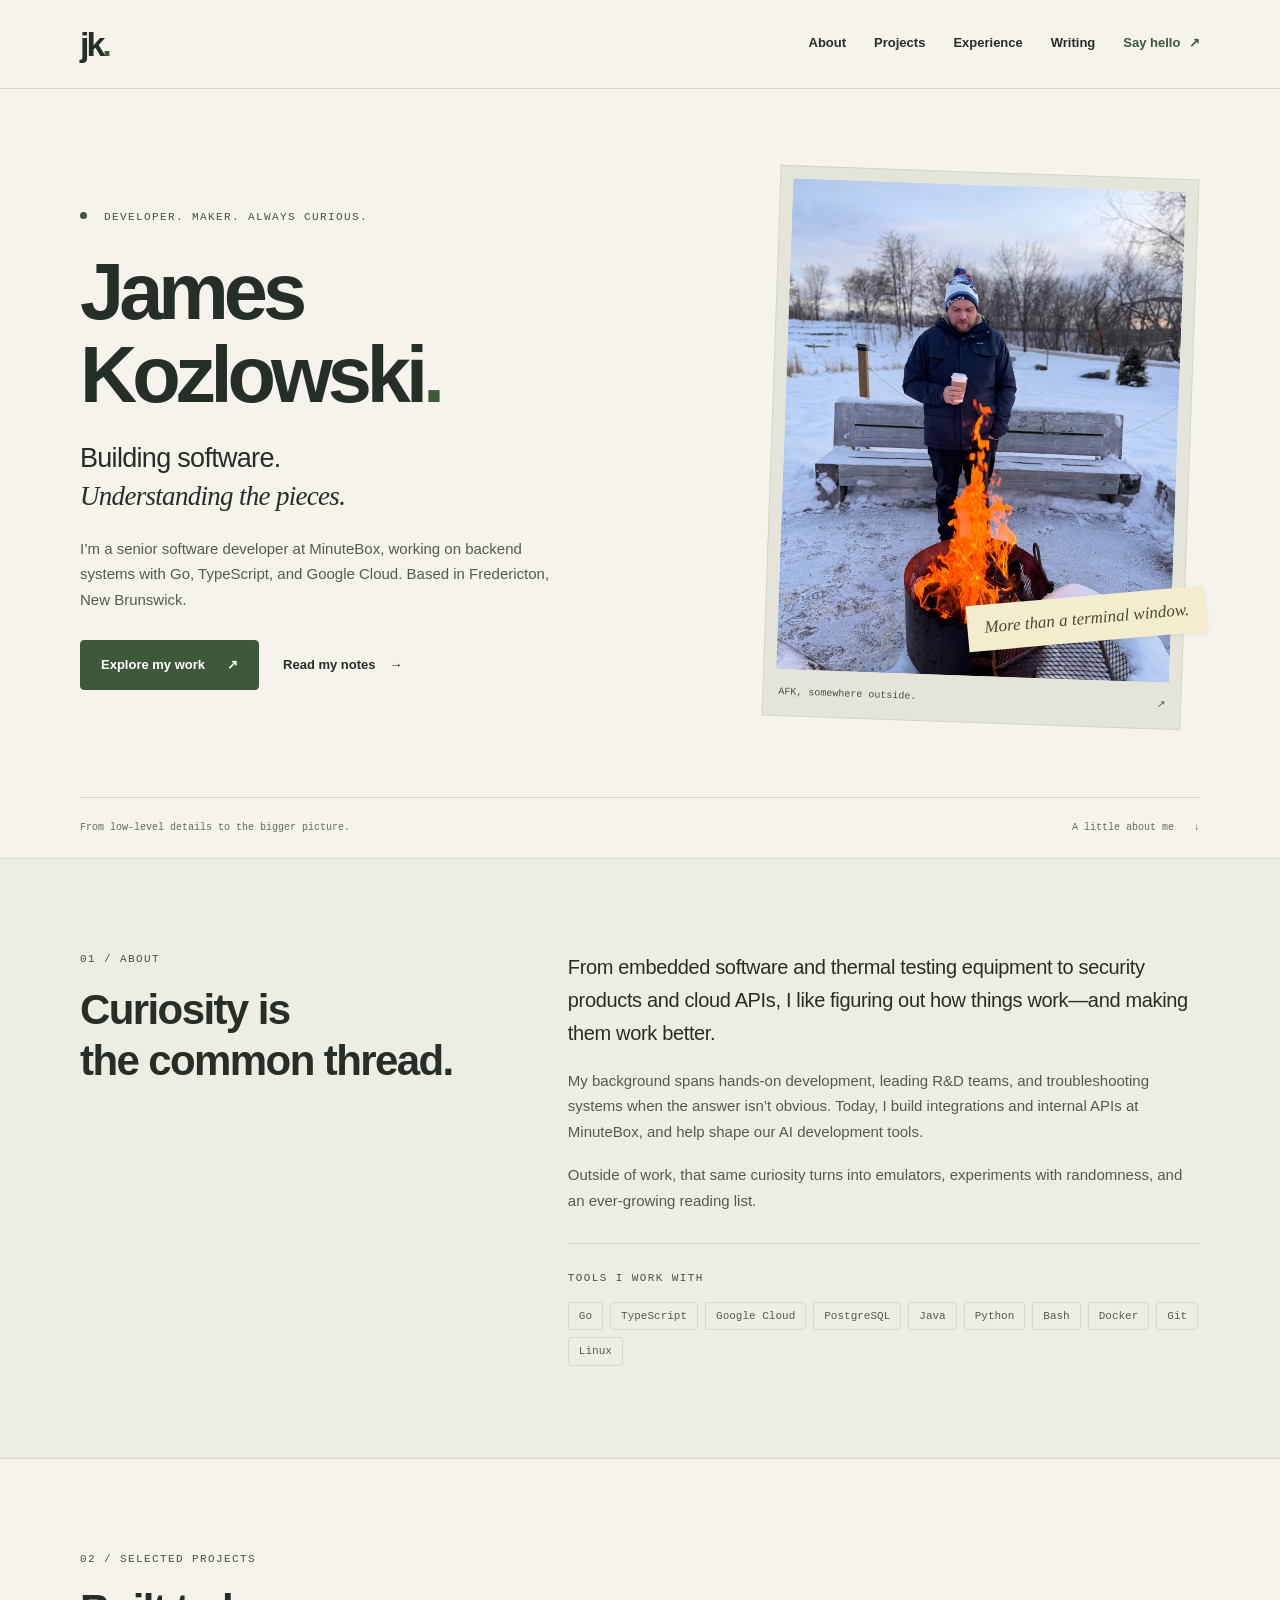
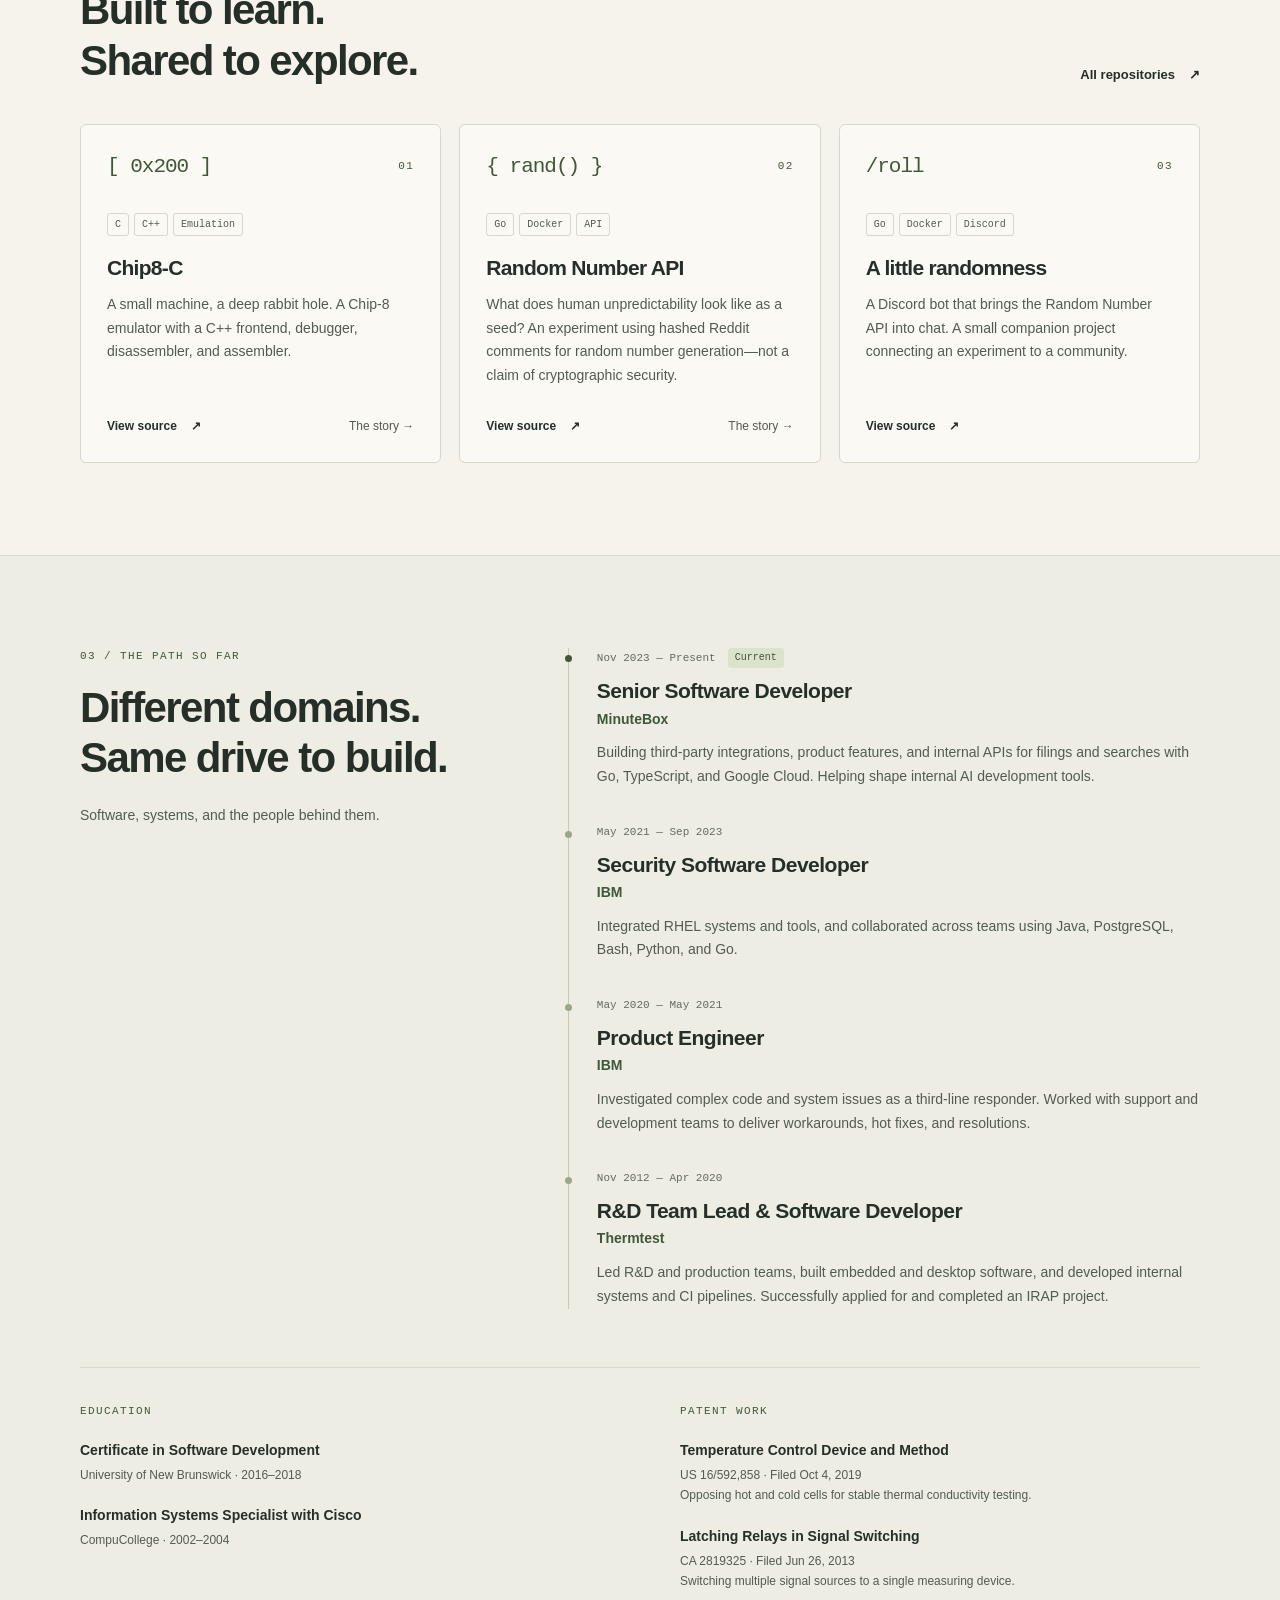
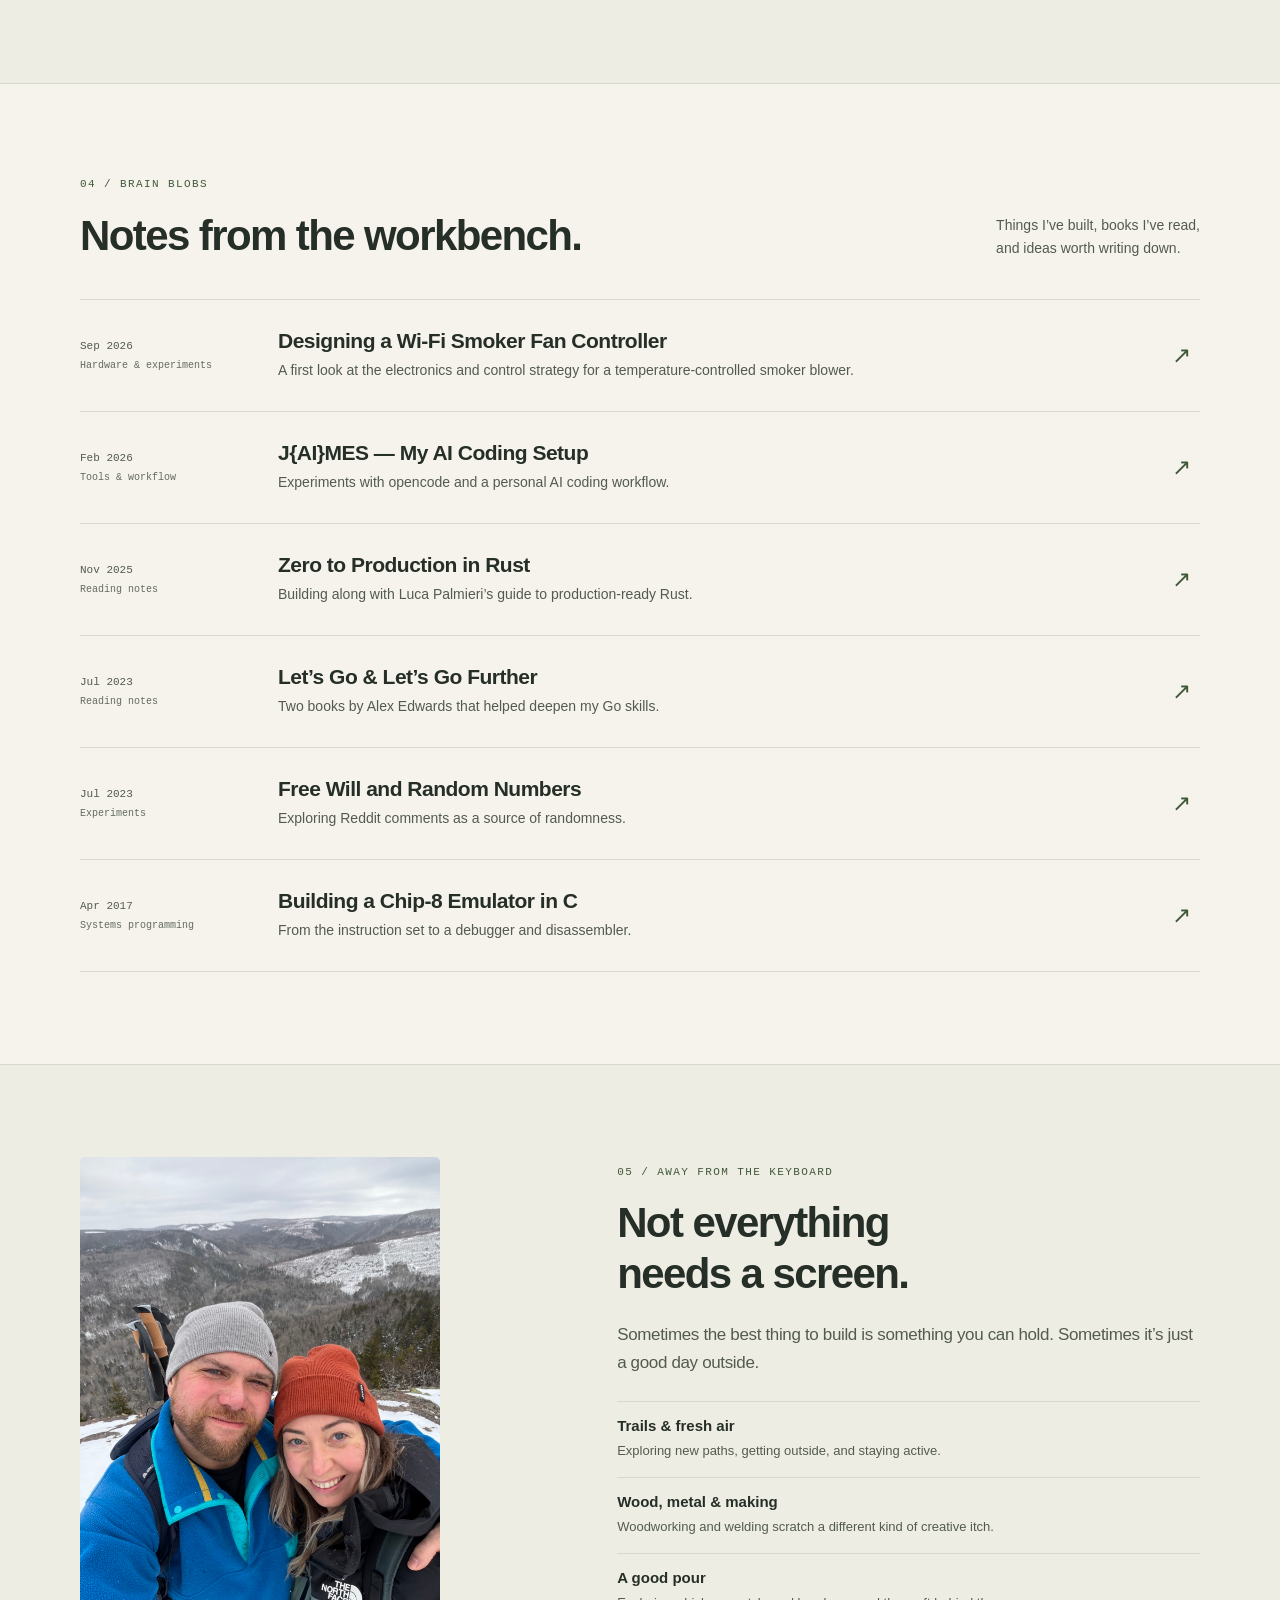
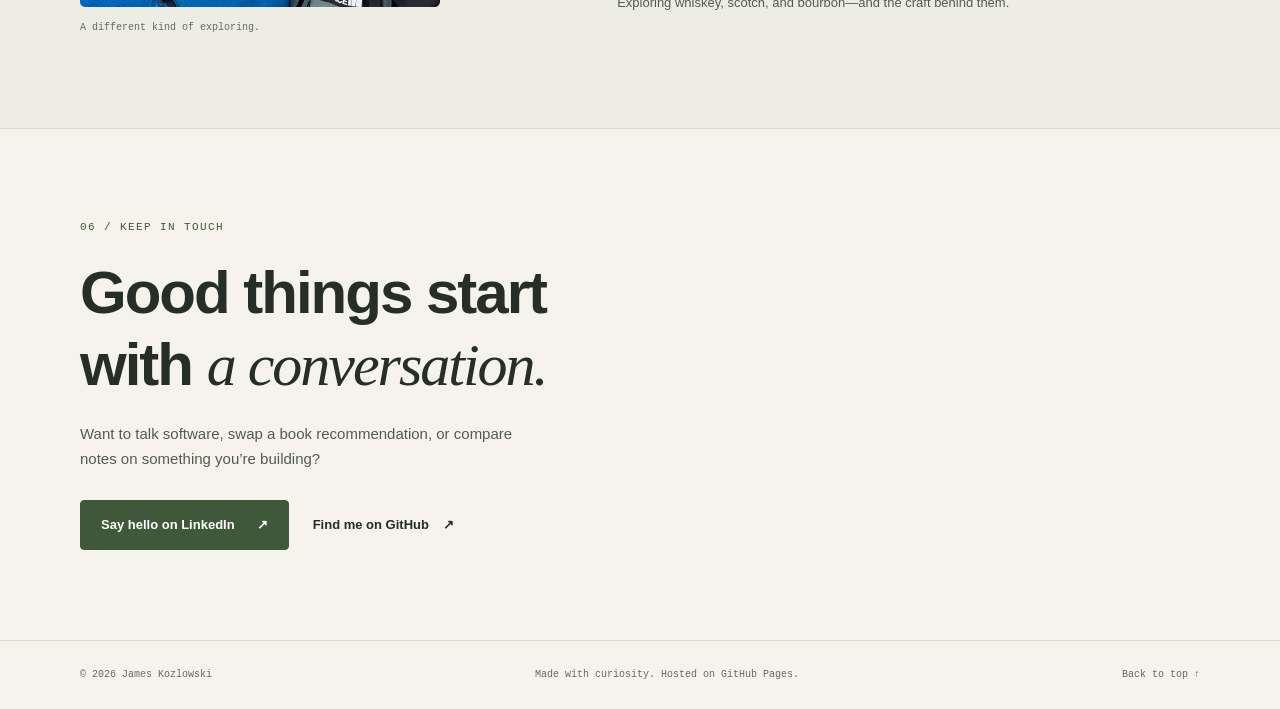
==== commit 80e89dbd: "add smoker blog" ====
--- a/index.html
+++ b/index.html
@@ -345,6 +345,20 @@
           </p>
         </div>
         <div class="writing-list">
+          <a class="writing-item" href="blog/smoker-fan-controller.html"
+            ><div class="writing-meta">
+              <time datetime="2026-09">Sep 2026</time
+              ><span>Hardware &amp; experiments</span>
+            </div>
+            <div>
+              <h3>Designing a Wi-Fi Smoker Fan Controller</h3>
+              <p>
+                A first look at the electronics and control strategy for a
+                temperature-controlled smoker blower.
+              </p>
+            </div>
+            <span class="writing-arrow" aria-hidden="true">↗</span></a
+          >
           <a class="writing-item" href="blog/ai-coding-setup.html"
             ><div class="writing-meta">
               <time datetime="2026-02">Feb 2026</time
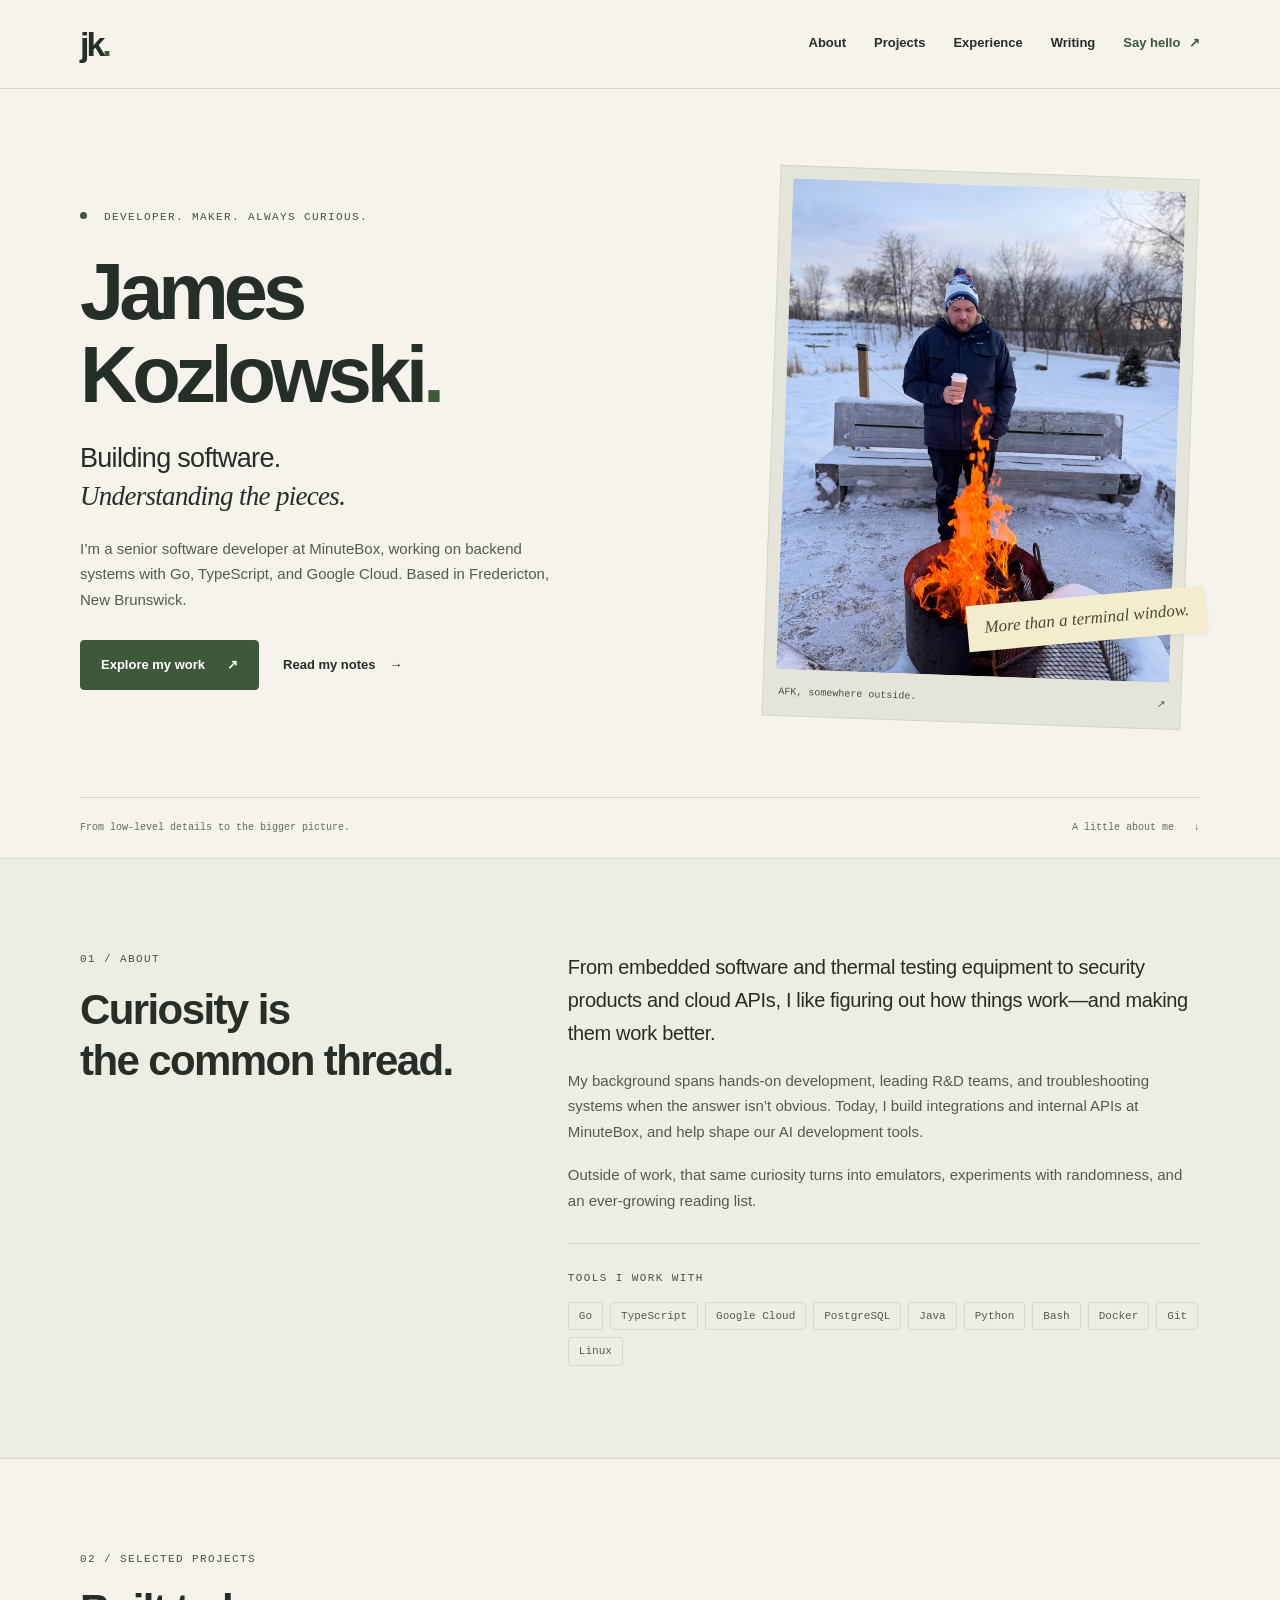
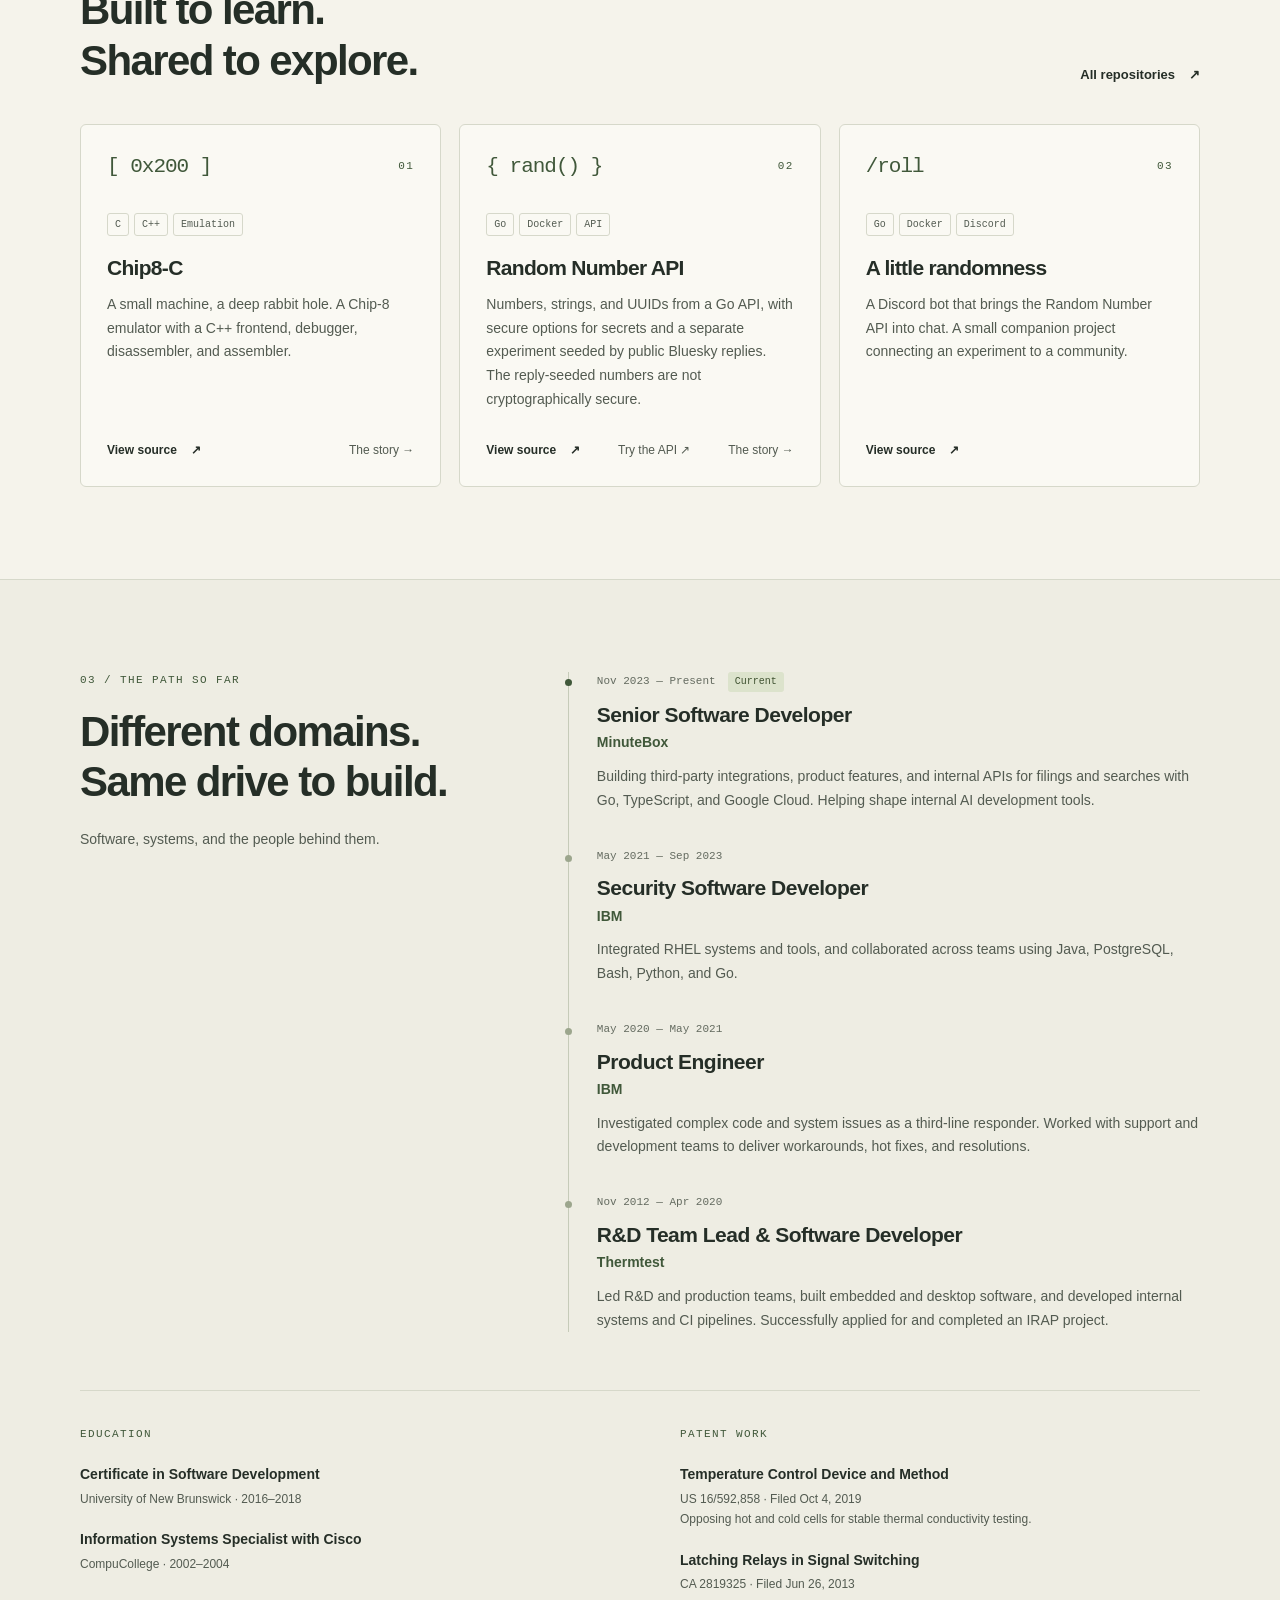
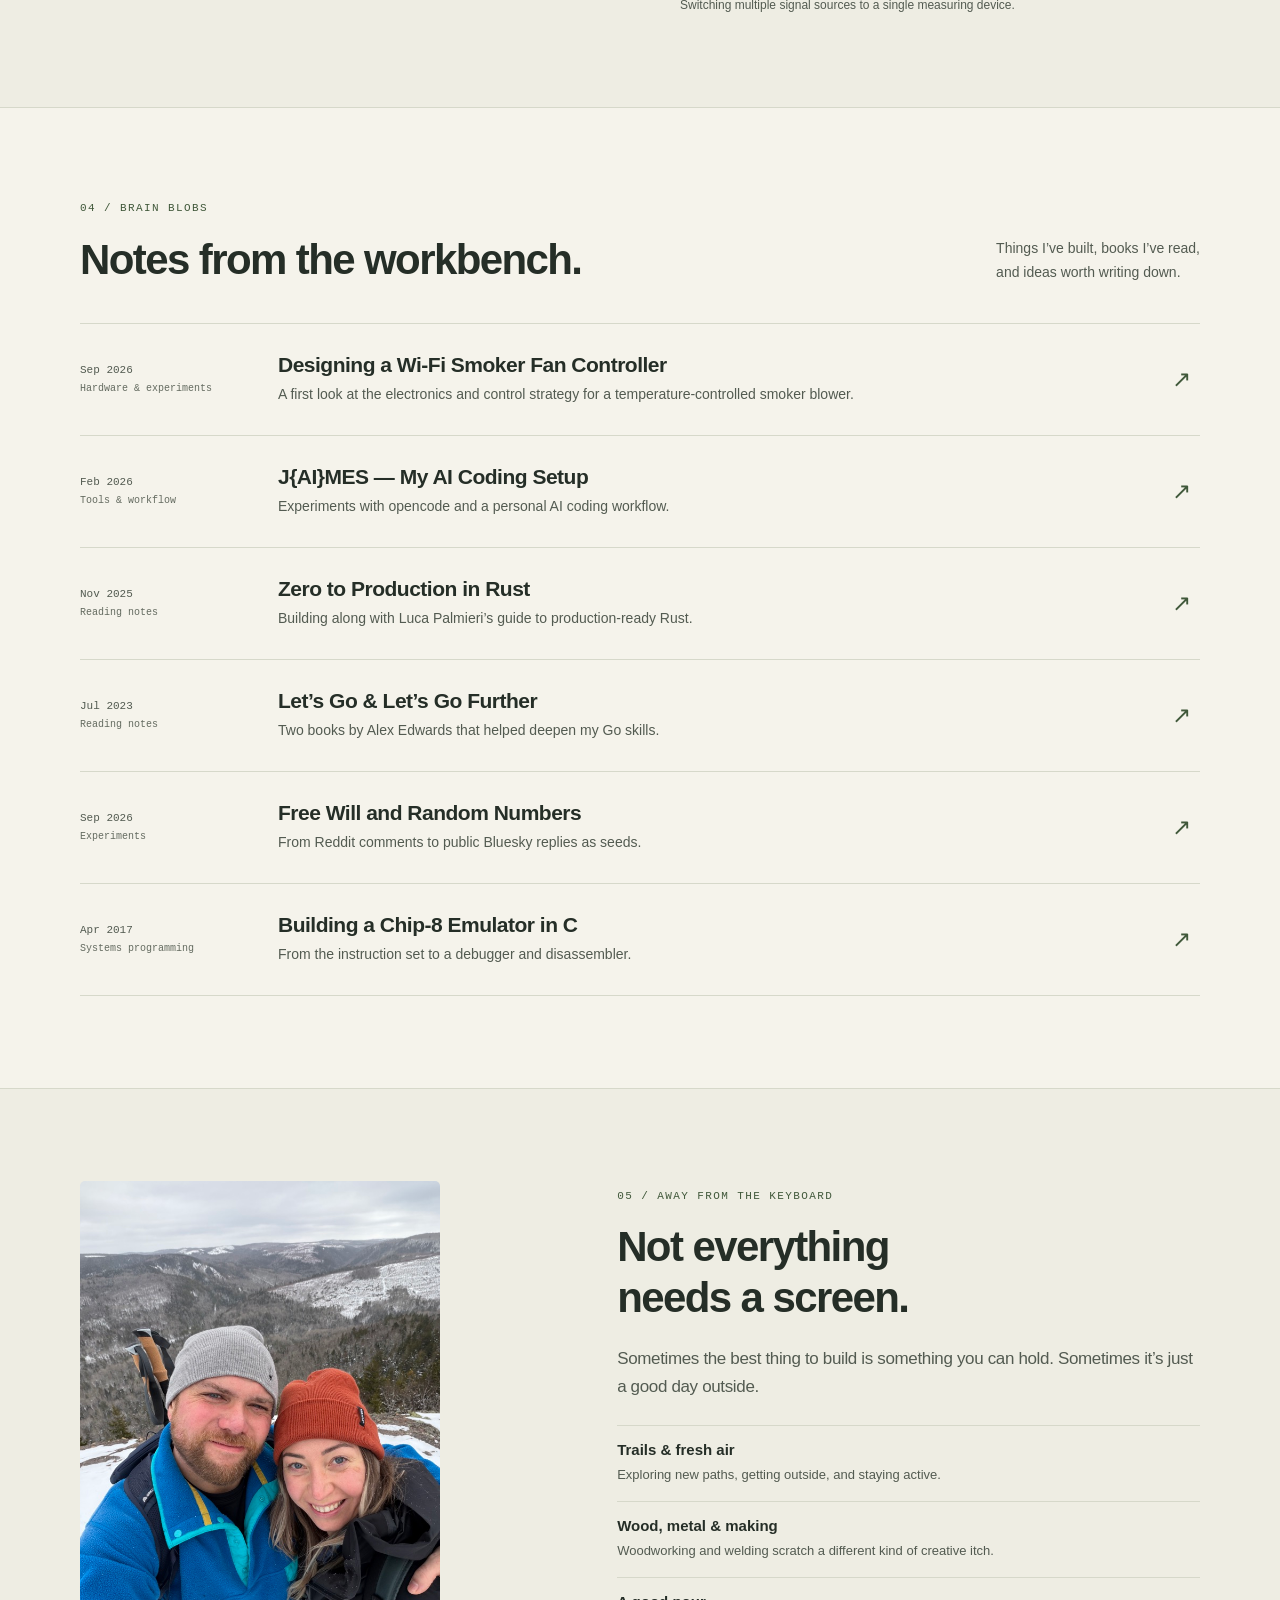
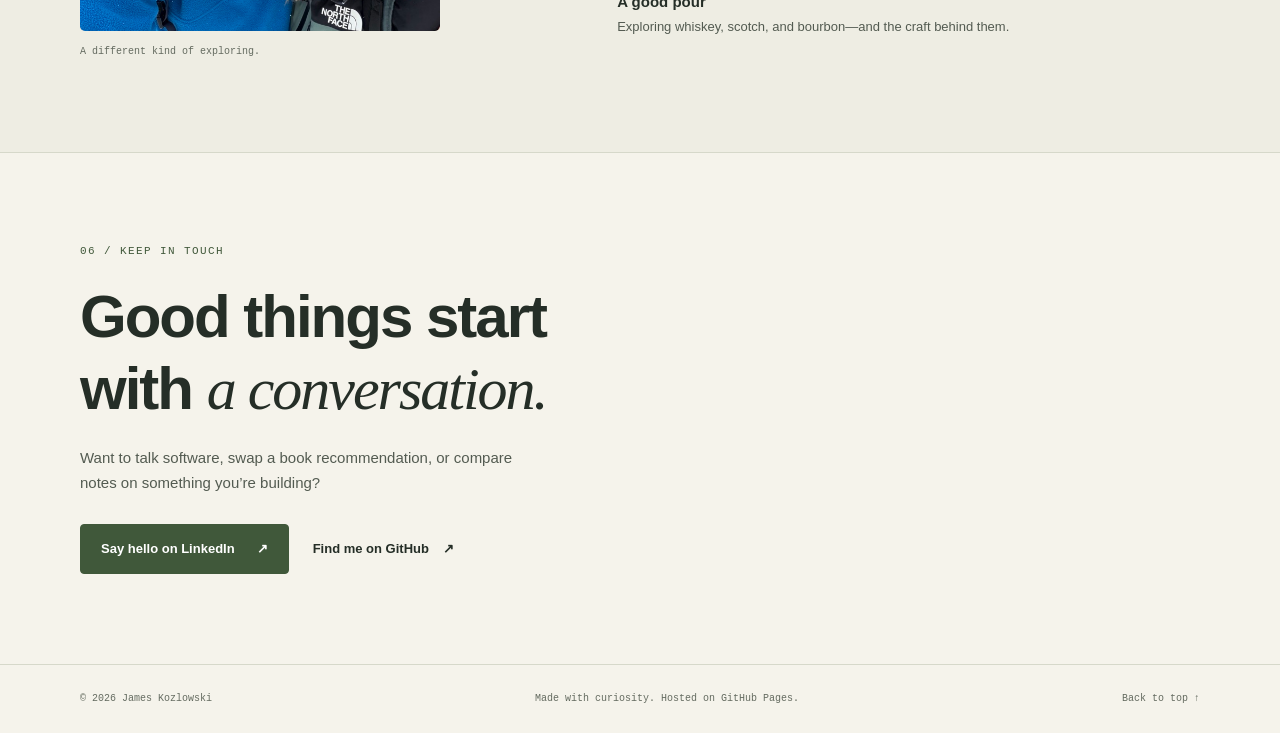
==== commit 54aa8d7a: "Update Random Number API website content" ====
--- a/index.html
+++ b/index.html
@@ -196,15 +196,17 @@
             </ul>
             <h3>Random Number API</h3>
             <p>
-              What does human unpredictability look like as a seed? An
-              experiment using hashed Reddit comments for random number
-              generation—not a claim of cryptographic security.
+              Numbers, strings, and UUIDs from a Go API, with secure options
+              for secrets and a separate experiment seeded by public Bluesky
+              replies. The reply-seeded numbers are not cryptographically secure.
             </p>
             <div class="card-links">
               <a
                 class="text-link"
                 href="https://github.com/jameskozlowski/randomnumberapi-go"
                 >View source <span aria-hidden="true">↗</span></a
+              ><a href="https://www.randomnumberapi.com/"
+                >Try the API <span aria-hidden="true">↗</span></a
               ><a href="blog/free-will-random-numbers.html"
                 >The story <span aria-hidden="true">→</span></a
               >
@@ -397,11 +399,11 @@
           >
           <a class="writing-item" href="blog/free-will-random-numbers.html"
             ><div class="writing-meta">
-              <time datetime="2023-07">Jul 2023</time><span>Experiments</span>
+              <time datetime="2026-09">Sep 2026</time><span>Experiments</span>
             </div>
             <div>
               <h3>Free Will and Random Numbers</h3>
-              <p>Exploring Reddit comments as a source of randomness.</p>
+              <p>From Reddit comments to public Bluesky replies as seeds.</p>
             </div>
             <span class="writing-arrow" aria-hidden="true">↗</span></a
           >
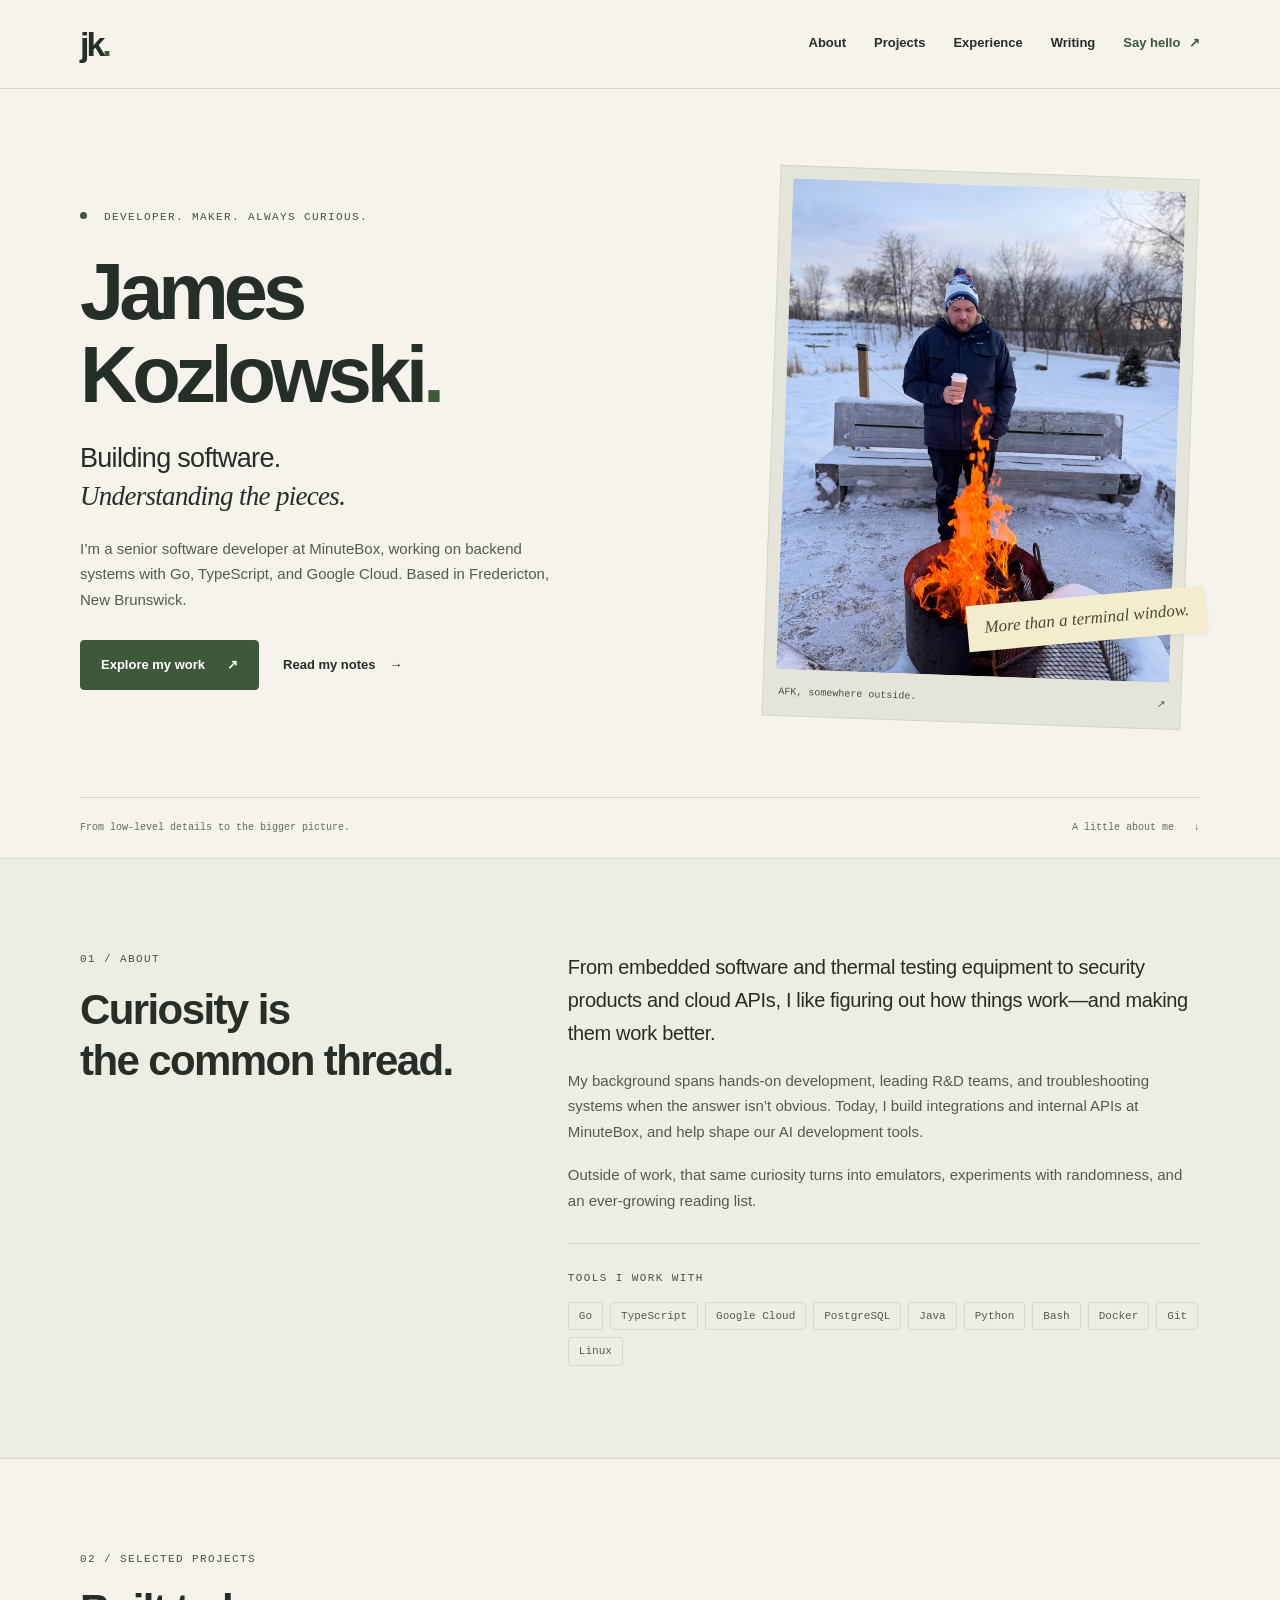
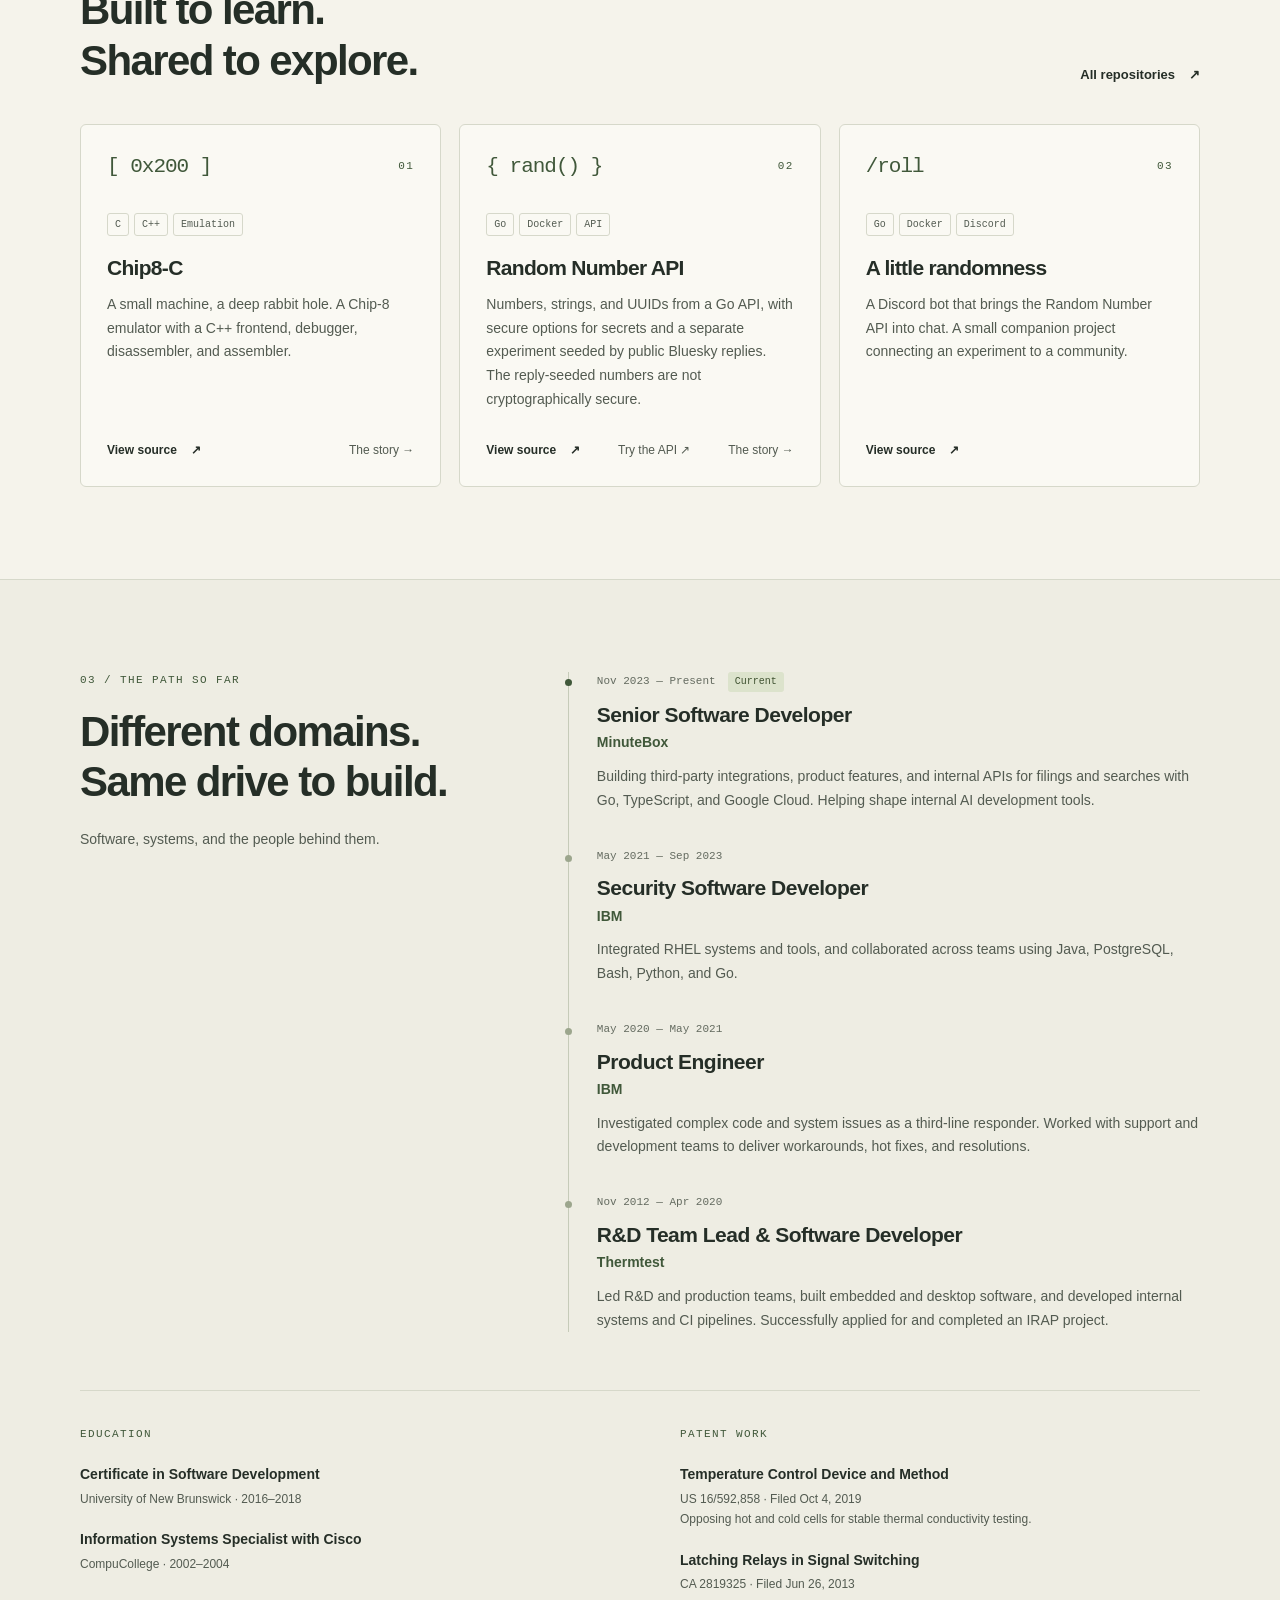
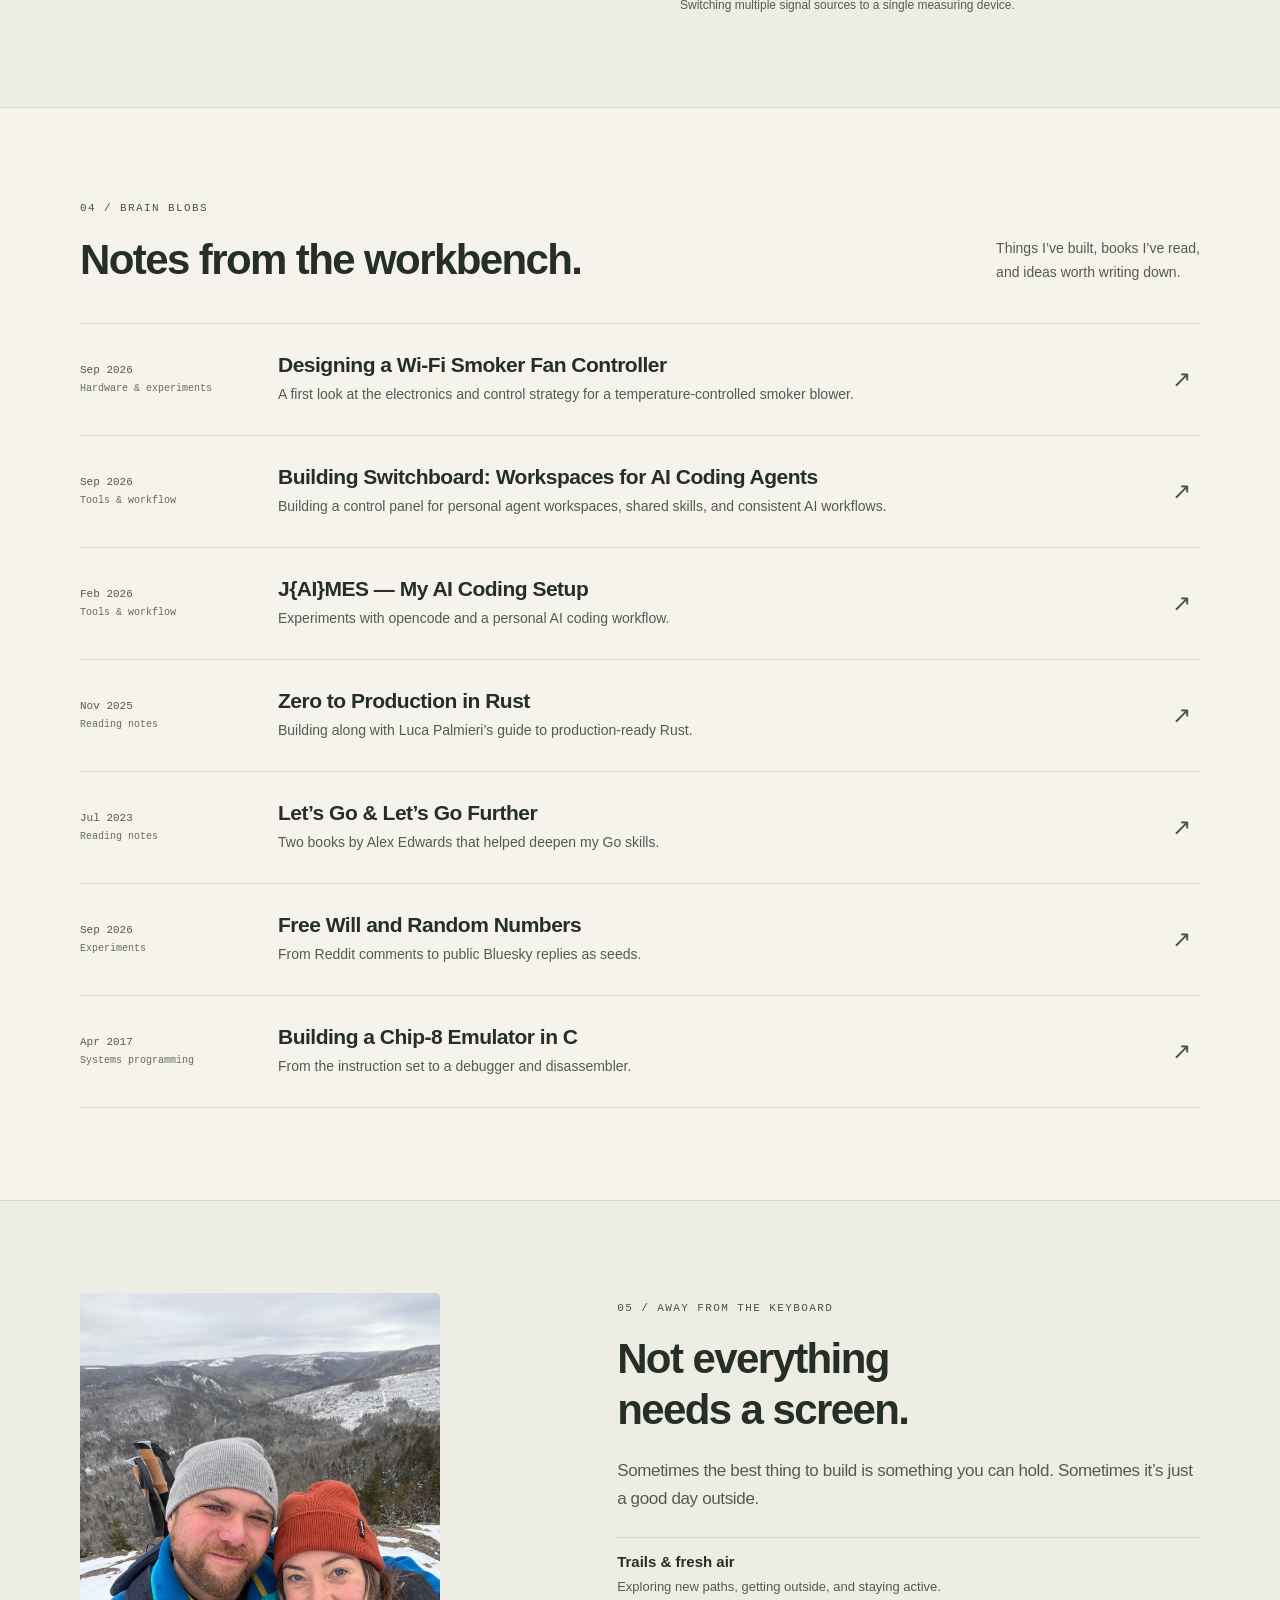
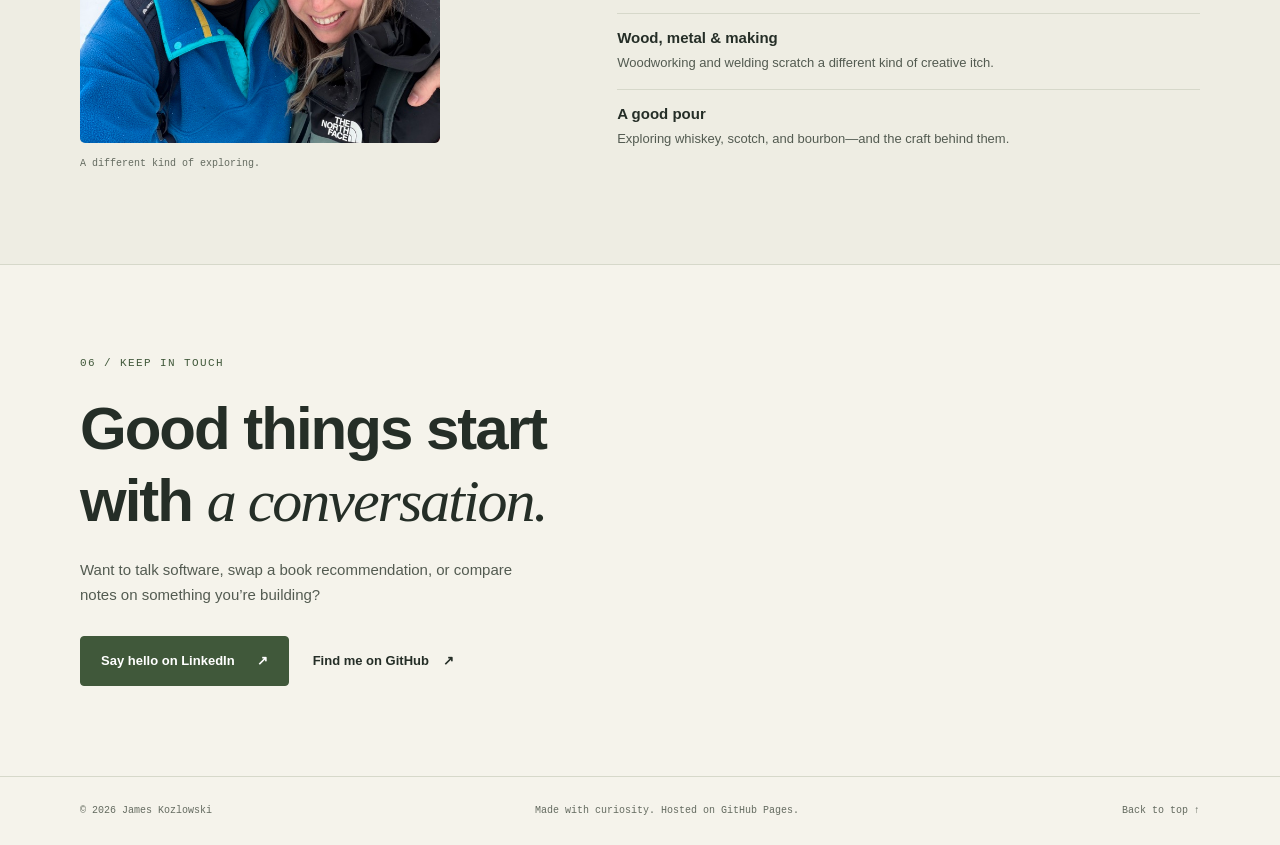
==== commit 619d774c: "add switchboard blog" ====
--- a/index.html
+++ b/index.html
@@ -361,6 +361,20 @@
             </div>
             <span class="writing-arrow" aria-hidden="true">↗</span></a
           >
+          <a class="writing-item" href="blog/switchboard-ai-coding-agents.html"
+            ><div class="writing-meta">
+              <time datetime="2026-09">Sep 2026</time
+              ><span>Tools &amp; workflow</span>
+            </div>
+            <div>
+              <h3>Building Switchboard: Workspaces for AI Coding Agents</h3>
+              <p>
+                Building a control panel for personal agent workspaces, shared
+                skills, and consistent AI workflows.
+              </p>
+            </div>
+            <span class="writing-arrow" aria-hidden="true">↗</span></a
+          >
           <a class="writing-item" href="blog/ai-coding-setup.html"
             ><div class="writing-meta">
               <time datetime="2026-02">Feb 2026</time
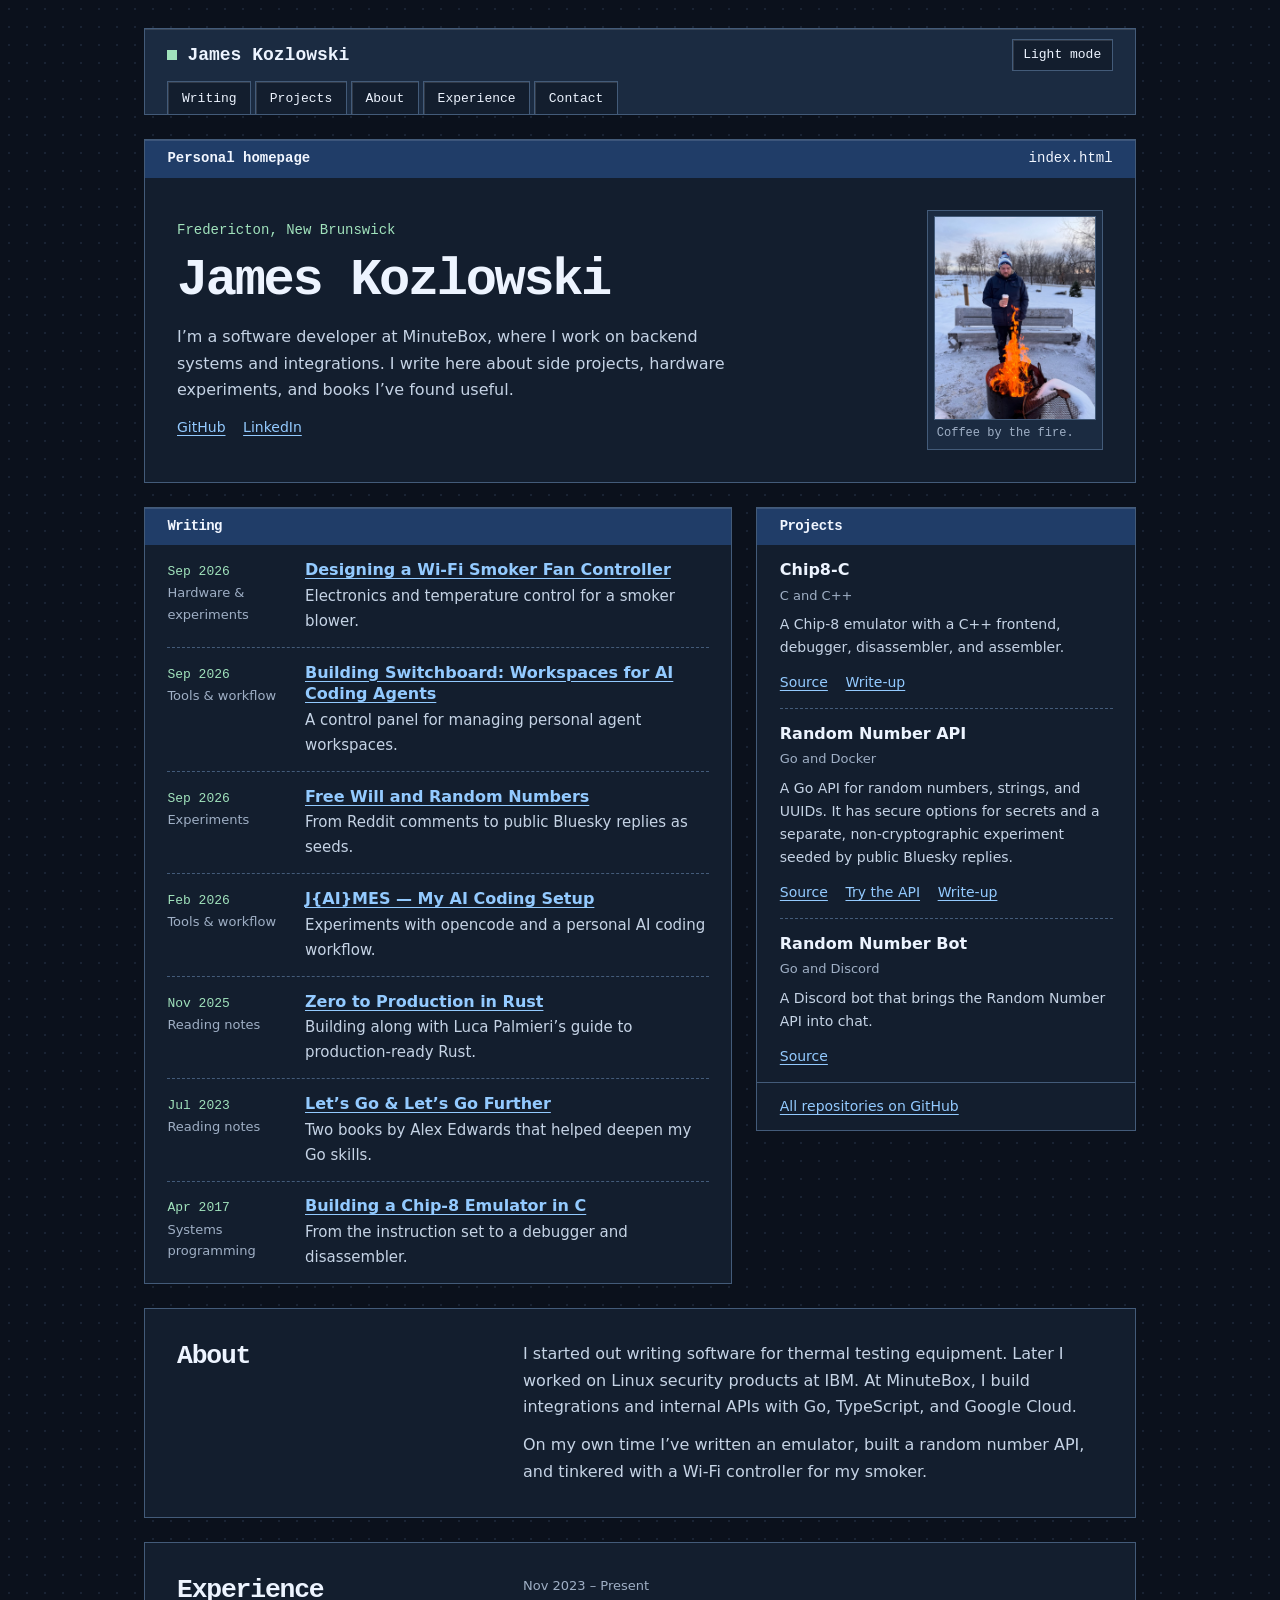
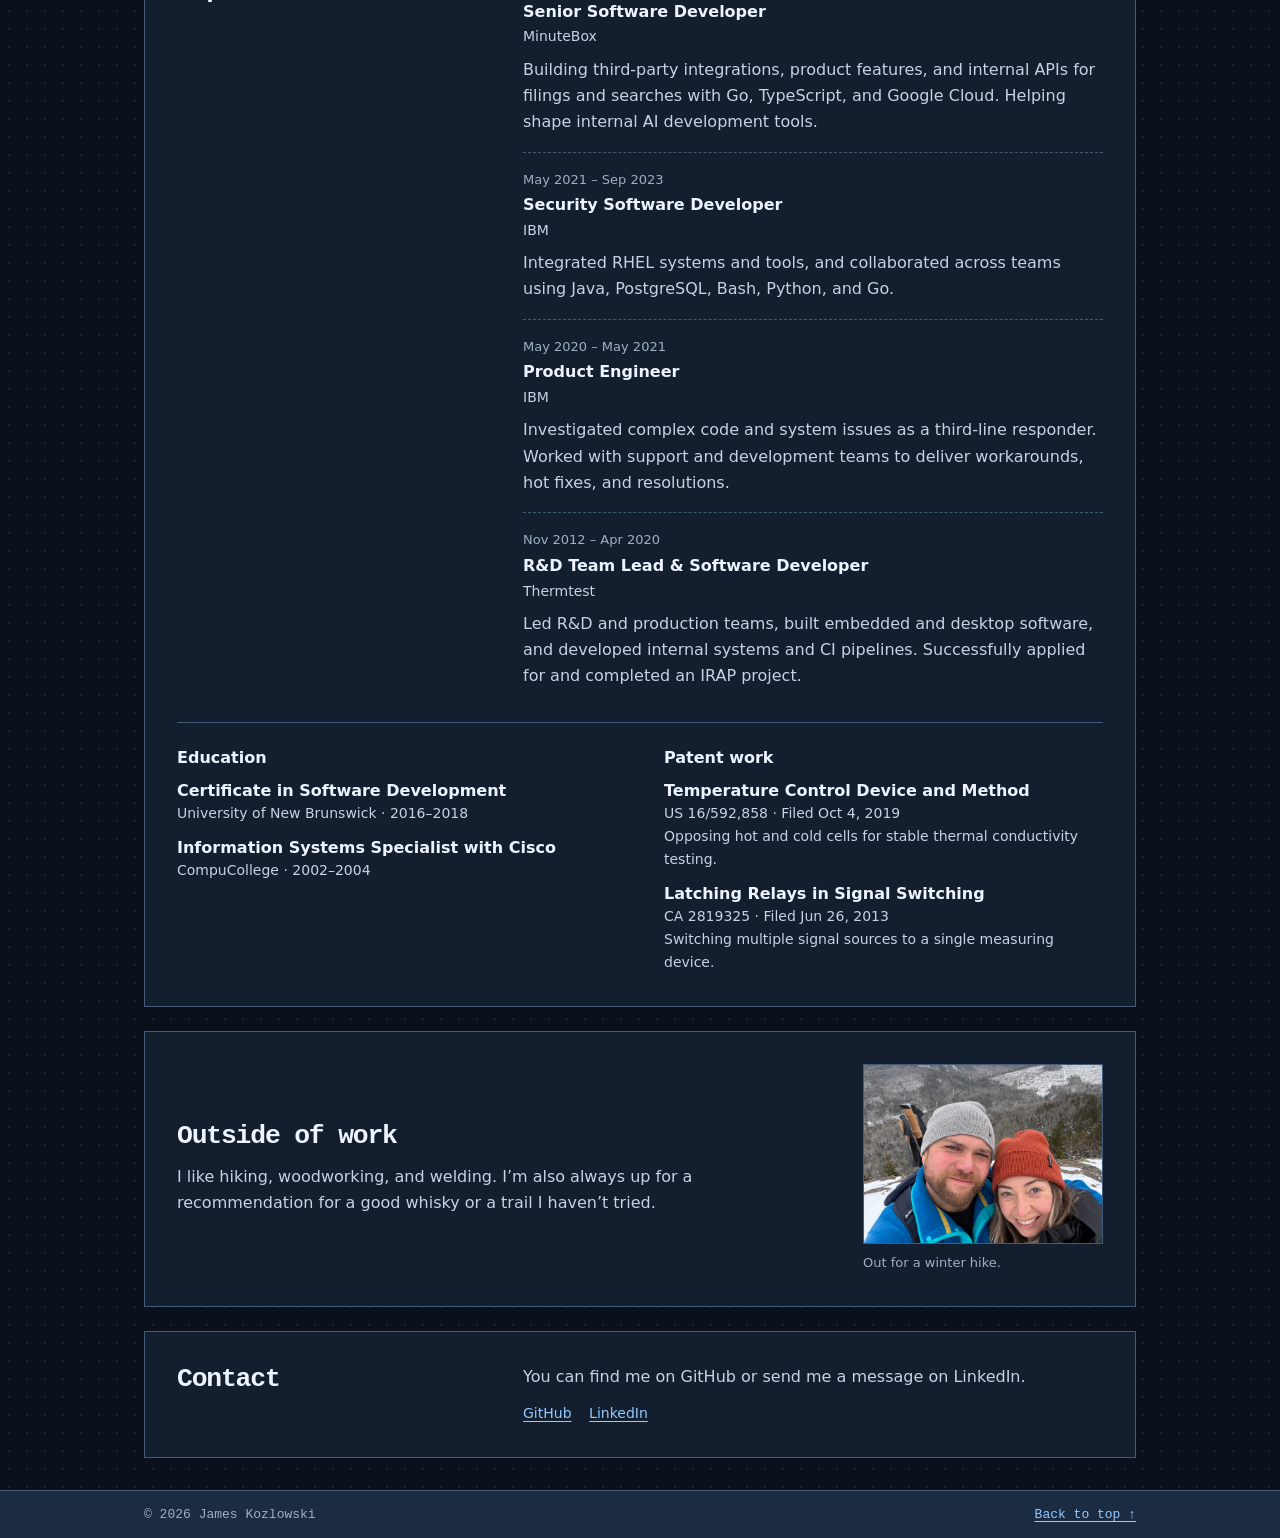
==== commit 58611ce5: "new theme" ====
--- a/index.html
+++ b/index.html
@@ -5,13 +5,13 @@
     <meta name="viewport" content="width=device-width, initial-scale=1.0" />
     <meta
       name="description"
-      content="James Kozlowski is a senior software developer in Fredericton, Canada. Backend systems, Go, open-source experiments, and notes from the workbench."
+      content="James Kozlowski is a software developer in Fredericton, New Brunswick. Read about his side projects, books, and backend work."
     />
-    <meta name="theme-color" content="#f5f3eb" />
-    <meta property="og:title" content="James Kozlowski — Developer & Maker" />
+    <meta name="theme-color" content="#0b111c" />
+    <meta property="og:title" content="James Kozlowski" />
     <meta
       property="og:description"
-      content="Backend systems, side projects, and a curiosity for how things work. Notes from a software developer in Fredericton, Canada."
+      content="Software developer in Fredericton, New Brunswick. Side projects, reading notes, and backend work."
     />
     <meta property="og:type" content="website" />
     <meta property="og:url" content="https://jameskozlowski.com/" />
@@ -20,61 +20,48 @@
       content="https://jameskozlowski.com/assets/james-portrait.jpg"
     />
     <link rel="canonical" href="https://jameskozlowski.com/" />
-    <title>James Kozlowski — Developer & Maker</title>
+    <title>James Kozlowski</title>
     <link rel="icon" href="assets/favicon.svg" type="image/svg+xml" />
+    <script src="script.js"></script>
     <link rel="stylesheet" href="styles.css" />
-    <script src="script.js" defer></script>
   </head>
   <body>
     <a class="skip-link" href="#main">Skip to content</a>
-    <header class="navbar">
-      <nav class="nav-content" aria-label="Main navigation">
-        <a href="#home" class="logo" aria-label="James Kozlowski home"
-          >jk<span>.</span></a
-        >
+    <header id="home" class="navbar">
+      <nav class="nav-content container" aria-label="Main navigation">
+        <a href="#home" class="logo">James Kozlowski</a>
+        <button class="theme-toggle" type="button" hidden>Light mode</button>
         <ul class="nav-links">
+          <li><a href="#brain-blobs">Writing</a></li>
+          <li><a href="#projects">Projects</a></li>
           <li><a href="#about">About</a></li>
-          <li><a href="#projects">Projects</a></li>
           <li><a href="#experience">Experience</a></li>
-          <li><a href="#brain-blobs">Writing</a></li>
-          <li>
-            <a href="#contact">Say hello <span aria-hidden="true">↗</span></a>
-          </li>
+          <li><a href="#contact">Contact</a></li>
         </ul>
       </nav>
     </header>
 
-    <main id="main" tabindex="-1">
-      <section id="home" class="hero container" aria-labelledby="hero-title">
-        <div class="hero-copy">
-          <p class="eyebrow">
-            <span class="status-dot" aria-hidden="true"></span> Developer.
-            Maker. Always curious.
-          </p>
-          <h1 id="hero-title">
-            James<br />Kozlowski<span class="accent">.</span>
-          </h1>
-          <p class="hero-intro">
-            Building software.<br /><span class="serif"
-              >Understanding the pieces.</span
-            >
-          </p>
-          <p class="hero-description">
-            I’m a senior software developer at MinuteBox, working on backend
-            systems with Go, TypeScript, and Google Cloud. Based in Fredericton,
-            New Brunswick.
-          </p>
-          <div class="hero-links">
-            <a href="#projects" class="btn"
-              >Explore my work <span aria-hidden="true">↗</span></a
-            >
-            <a href="#brain-blobs" class="text-link"
-              >Read my notes <span aria-hidden="true">→</span></a
-            >
-          </div>
-        </div>
-        <figure class="hero-photo">
-          <div class="photo-frame">
+    <main id="main" class="home-layout container" tabindex="-1">
+      <section class="hero" aria-labelledby="hero-title">
+        <div class="panel-bar">
+          <span>Personal homepage</span>
+          <span>index.html</span>
+        </div>
+        <div class="hero-body">
+          <div>
+            <p class="hero-location">Fredericton, New Brunswick</p>
+            <h1 id="hero-title">James Kozlowski</h1>
+            <p class="hero-description">
+              I’m a software developer at MinuteBox, where I work on backend
+              systems and integrations. I write here about side projects,
+              hardware experiments, and books I’ve found useful.
+            </p>
+            <div class="inline-links">
+              <a href="https://github.com/jameskozlowski">GitHub</a>
+              <a href="https://www.linkedin.com/in/james-kozlowski/">LinkedIn</a>
+            </div>
+          </div>
+          <figure class="hero-photo">
             <img
               src="assets/james-portrait.jpg"
               alt="James enjoying a coffee by an outdoor fire in the snow"
@@ -82,183 +69,186 @@
               height="960"
               fetchpriority="high"
             />
-          </div>
-          <figcaption>
-            <span>AFK, somewhere outside.</span
-            ><span aria-hidden="true">↗</span>
-          </figcaption>
-          <span class="photo-note" aria-hidden="true"
-            >More than a terminal window.</span
+            <figcaption>Coffee by the fire.</figcaption>
+          </figure>
+        </div>
+      </section>
+
+      <section
+        id="brain-blobs"
+        class="directory-panel"
+        aria-labelledby="writing-title"
+      >
+        <div class="panel-bar">
+          <h2 id="writing-title">Writing</h2>
+        </div>
+        <div class="writing-list">
+          <a class="writing-item" href="blog/smoker-fan-controller.html">
+            <div class="writing-meta">
+              <time datetime="2026-09">Sep 2026</time>
+              <span>Hardware &amp; experiments</span>
+            </div>
+            <div>
+              <h3>Designing a Wi-Fi Smoker Fan Controller</h3>
+              <p>Electronics and temperature control for a smoker blower.</p>
+            </div>
+          </a>
+          <a class="writing-item" href="blog/switchboard-ai-coding-agents.html">
+            <div class="writing-meta">
+              <time datetime="2026-09">Sep 2026</time>
+              <span>Tools &amp; workflow</span>
+            </div>
+            <div>
+              <h3>Building Switchboard: Workspaces for AI Coding Agents</h3>
+              <p>A control panel for managing personal agent workspaces.</p>
+            </div>
+          </a>
+          <a class="writing-item" href="blog/free-will-random-numbers.html">
+            <div class="writing-meta">
+              <time datetime="2026-09">Sep 2026</time>
+              <span>Experiments</span>
+            </div>
+            <div>
+              <h3>Free Will and Random Numbers</h3>
+              <p>From Reddit comments to public Bluesky replies as seeds.</p>
+            </div>
+          </a>
+          <a class="writing-item" href="blog/ai-coding-setup.html">
+            <div class="writing-meta">
+              <time datetime="2026-02">Feb 2026</time>
+              <span>Tools &amp; workflow</span>
+            </div>
+            <div>
+              <h3>J{AI}MES — My AI Coding Setup</h3>
+              <p>Experiments with opencode and a personal AI coding workflow.</p>
+            </div>
+          </a>
+          <a class="writing-item" href="blog/zero-to-production-rust.html">
+            <div class="writing-meta">
+              <time datetime="2025-11">Nov 2025</time>
+              <span>Reading notes</span>
+            </div>
+            <div>
+              <h3>Zero to Production in Rust</h3>
+              <p>Building along with Luca Palmieri’s guide to production-ready Rust.</p>
+            </div>
+          </a>
+          <a class="writing-item" href="blog/lets-go-books.html">
+            <div class="writing-meta">
+              <time datetime="2023-07">Jul 2023</time>
+              <span>Reading notes</span>
+            </div>
+            <div>
+              <h3>Let’s Go &amp; Let’s Go Further</h3>
+              <p>Two books by Alex Edwards that helped deepen my Go skills.</p>
+            </div>
+          </a>
+          <a class="writing-item" href="blog/chip8-emulator.html">
+            <div class="writing-meta">
+              <time datetime="2017-04">Apr 2017</time>
+              <span>Systems programming</span>
+            </div>
+            <div>
+              <h3>Building a Chip-8 Emulator in C</h3>
+              <p>From the instruction set to a debugger and disassembler.</p>
+            </div>
+          </a>
+        </div>
+      </section>
+
+      <section
+        id="projects"
+        class="directory-panel"
+        aria-labelledby="projects-title"
+      >
+        <div class="panel-bar">
+          <h2 id="projects-title">Projects</h2>
+        </div>
+        <div class="project-list">
+          <article class="project-item">
+            <div>
+              <h3>Chip8-C</h3>
+              <p class="project-meta">C and C++</p>
+            </div>
+            <div>
+              <p>
+                A Chip-8 emulator with a C++ frontend, debugger, disassembler,
+                and assembler.
+              </p>
+              <div class="inline-links">
+                <a href="https://github.com/jameskozlowski/Chip8-C">Source</a>
+                <a href="blog/chip8-emulator.html">Write-up</a>
+              </div>
+            </div>
+          </article>
+          <article class="project-item">
+            <div>
+              <h3>Random Number API</h3>
+              <p class="project-meta">Go and Docker</p>
+            </div>
+            <div>
+              <p>
+                A Go API for random numbers, strings, and UUIDs. It has secure
+                options for secrets and a separate, non-cryptographic experiment
+                seeded by public Bluesky replies.
+              </p>
+              <div class="inline-links">
+                <a href="https://github.com/jameskozlowski/randomnumberapi-go">Source</a>
+                <a href="https://www.randomnumberapi.com/">Try the API</a>
+                <a href="blog/free-will-random-numbers.html">Write-up</a>
+              </div>
+            </div>
+          </article>
+          <article class="project-item">
+            <div>
+              <h3>Random Number Bot</h3>
+              <p class="project-meta">Go and Discord</p>
+            </div>
+            <div>
+              <p>A Discord bot that brings the Random Number API into chat.</p>
+              <div class="inline-links">
+                <a href="https://github.com/jameskozlowski/randomnumberapi-bot">Source</a>
+              </div>
+            </div>
+          </article>
+        </div>
+        <div class="panel-footer">
+          <a href="https://github.com/jameskozlowski?tab=repositories"
+            >All repositories on GitHub</a
           >
-        </figure>
-        <div class="hero-footnote">
-          <span>From low-level details to the bigger picture.</span
-          ><a href="#about"
-            >A little about me <span aria-hidden="true">↓</span></a
-          >
         </div>
       </section>
 
       <section
         id="about"
-        class="section section-tinted"
+        class="section section-layout"
         aria-labelledby="about-title"
       >
-        <div class="container section-layout">
-          <div class="section-heading">
-            <p class="eyebrow">01 / About</p>
-            <h2 id="about-title">Curiosity is<br />the common thread.</h2>
-          </div>
-          <div class="about-copy">
-            <p class="lead">
-              From embedded software and thermal testing equipment to security
-              products and cloud APIs, I like figuring out how things work—and
-              making them work better.
-            </p>
-            <p>
-              My background spans hands-on development, leading R&amp;D teams,
-              and troubleshooting systems when the answer isn’t obvious. Today,
-              I build integrations and internal APIs at MinuteBox, and help
-              shape our AI development tools.
-            </p>
-            <p>
-              Outside of work, that same curiosity turns into emulators,
-              experiments with randomness, and an ever-growing reading list.
-            </p>
-            <div class="toolbox">
-              <h3 class="eyebrow">Tools I work with</h3>
-              <ul class="tags" aria-label="Technologies">
-                <li>Go</li>
-                <li>TypeScript</li>
-                <li>Google Cloud</li>
-                <li>PostgreSQL</li>
-                <li>Java</li>
-                <li>Python</li>
-                <li>Bash</li>
-                <li>Docker</li>
-                <li>Git</li>
-                <li>Linux</li>
-              </ul>
-            </div>
-          </div>
-        </div>
-      </section>
-
-      <section
-        id="projects"
-        class="section container"
-        aria-labelledby="projects-title"
-      >
-        <div class="section-top">
-          <div>
-            <p class="eyebrow">02 / Selected projects</p>
-            <h2 id="projects-title">Built to learn.<br />Shared to explore.</h2>
-          </div>
-          <a class="text-link" href="https://github.com/jameskozlowski"
-            >All repositories <span aria-hidden="true">↗</span></a
-          >
-        </div>
-        <div class="project-grid">
-          <article class="project-card">
-            <div class="project-top">
-              <span class="project-symbol" aria-hidden="true">[ 0x200 ]</span
-              ><span class="eyebrow">01</span>
-            </div>
-            <ul class="tags">
-              <li>C</li>
-              <li>C++</li>
-              <li>Emulation</li>
-            </ul>
-            <h3>Chip8-C</h3>
-            <p>
-              A small machine, a deep rabbit hole. A Chip-8 emulator with a C++
-              frontend, debugger, disassembler, and assembler.
-            </p>
-            <div class="card-links">
-              <a
-                class="text-link"
-                href="https://github.com/jameskozlowski/Chip8-C"
-                >View source <span aria-hidden="true">↗</span></a
-              ><a href="blog/chip8-emulator.html"
-                >The story <span aria-hidden="true">→</span></a
-              >
-            </div>
-          </article>
-          <article class="project-card">
-            <div class="project-top">
-              <span class="project-symbol" aria-hidden="true">{ rand() }</span
-              ><span class="eyebrow">02</span>
-            </div>
-            <ul class="tags">
-              <li>Go</li>
-              <li>Docker</li>
-              <li>API</li>
-            </ul>
-            <h3>Random Number API</h3>
-            <p>
-              Numbers, strings, and UUIDs from a Go API, with secure options
-              for secrets and a separate experiment seeded by public Bluesky
-              replies. The reply-seeded numbers are not cryptographically secure.
-            </p>
-            <div class="card-links">
-              <a
-                class="text-link"
-                href="https://github.com/jameskozlowski/randomnumberapi-go"
-                >View source <span aria-hidden="true">↗</span></a
-              ><a href="https://www.randomnumberapi.com/"
-                >Try the API <span aria-hidden="true">↗</span></a
-              ><a href="blog/free-will-random-numbers.html"
-                >The story <span aria-hidden="true">→</span></a
-              >
-            </div>
-          </article>
-          <article class="project-card">
-            <div class="project-top">
-              <span class="project-symbol" aria-hidden="true">/roll</span
-              ><span class="eyebrow">03</span>
-            </div>
-            <ul class="tags">
-              <li>Go</li>
-              <li>Docker</li>
-              <li>Discord</li>
-            </ul>
-            <h3>A little randomness</h3>
-            <p>
-              A Discord bot that brings the Random Number API into chat. A small
-              companion project connecting an experiment to a community.
-            </p>
-            <div class="card-links">
-              <a
-                class="text-link"
-                href="https://github.com/jameskozlowski/randomnumberapi-bot"
-                >View source <span aria-hidden="true">↗</span></a
-              >
-            </div>
-          </article>
+        <h2 id="about-title">About</h2>
+        <div class="about-copy">
+          <p>
+            I started out writing software for thermal testing equipment.
+            Later I worked on Linux security products at IBM. At MinuteBox,
+            I build integrations and internal APIs with Go, TypeScript, and
+            Google Cloud.
+          </p>
+          <p>
+            On my own time I’ve written an emulator, built a random number
+            API, and tinkered with a Wi-Fi controller for my smoker.
+          </p>
         </div>
       </section>
 
       <section
         id="experience"
-        class="section section-tinted"
+        class="section"
         aria-labelledby="experience-title"
       >
-        <div class="container section-layout">
-          <div class="section-heading">
-            <p class="eyebrow">03 / The path so far</p>
-            <h2 id="experience-title">
-              Different domains.<br />Same drive to build.
-            </h2>
-            <p class="section-summary">
-              Software, systems, and the people behind them.
-            </p>
-          </div>
+        <div class="section-layout">
+          <h2 id="experience-title">Experience</h2>
           <div class="experience-list">
             <article class="experience-item">
-              <div class="role-meta">
-                <span>Nov 2023 — Present</span
-                ><span class="current-label">Current</span>
-              </div>
+              <p class="role-meta">Nov 2023 – Present</p>
               <h3>Senior Software Developer</h3>
               <p class="company">MinuteBox</p>
               <p>
@@ -268,7 +258,7 @@
               </p>
             </article>
             <article class="experience-item">
-              <div class="role-meta"><span>May 2021 — Sep 2023</span></div>
+              <p class="role-meta">May 2021 – Sep 2023</p>
               <h3>Security Software Developer</h3>
               <p class="company">IBM</p>
               <p>
@@ -277,7 +267,7 @@
               </p>
             </article>
             <article class="experience-item">
-              <div class="role-meta"><span>May 2020 — May 2021</span></div>
+              <p class="role-meta">May 2020 – May 2021</p>
               <h3>Product Engineer</h3>
               <p class="company">IBM</p>
               <p>
@@ -287,7 +277,7 @@
               </p>
             </article>
             <article class="experience-item">
-              <div class="role-meta"><span>Nov 2012 — Apr 2020</span></div>
+              <p class="role-meta">Nov 2012 – Apr 2020</p>
               <h3>R&amp;D Team Lead &amp; Software Developer</h3>
               <p class="company">Thermtest</p>
               <p>
@@ -298,9 +288,9 @@
             </article>
           </div>
         </div>
-        <div class="container credentials-grid">
+        <div class="credentials-grid">
           <div>
-            <h3 class="eyebrow">Education</h3>
+            <h3>Education</h3>
             <div class="credential">
               <h4>Certificate in Software Development</h4>
               <p>University of New Brunswick · 2016–2018</p>
@@ -311,7 +301,7 @@
             </div>
           </div>
           <div>
-            <h3 class="eyebrow">Patent work</h3>
+            <h3>Patent work</h3>
             <div class="credential">
               <h4>Temperature Control Device and Method</h4>
               <p>US 16/592,858 · Filed Oct 4, 2019</p>
@@ -332,174 +322,42 @@
       </section>
 
       <section
-        id="brain-blobs"
-        class="section container"
-        aria-labelledby="writing-title"
-      >
-        <div class="section-top">
-          <div>
-            <p class="eyebrow">04 / Brain blobs</p>
-            <h2 id="writing-title">Notes from the workbench.</h2>
-          </div>
-          <p class="section-summary">
-            Things I’ve built, books I’ve read,<br />and ideas worth writing
-            down.
+        id="hobbies"
+        class="section offscreen-grid"
+        aria-labelledby="hobbies-title"
+      >
+        <div>
+          <h2 id="hobbies-title">Outside of work</h2>
+          <p>
+            I like hiking, woodworking, and welding. I’m also always up for
+            a recommendation for a good whisky or a trail I haven’t tried.
           </p>
         </div>
-        <div class="writing-list">
-          <a class="writing-item" href="blog/smoker-fan-controller.html"
-            ><div class="writing-meta">
-              <time datetime="2026-09">Sep 2026</time
-              ><span>Hardware &amp; experiments</span>
-            </div>
-            <div>
-              <h3>Designing a Wi-Fi Smoker Fan Controller</h3>
-              <p>
-                A first look at the electronics and control strategy for a
-                temperature-controlled smoker blower.
-              </p>
-            </div>
-            <span class="writing-arrow" aria-hidden="true">↗</span></a
-          >
-          <a class="writing-item" href="blog/switchboard-ai-coding-agents.html"
-            ><div class="writing-meta">
-              <time datetime="2026-09">Sep 2026</time
-              ><span>Tools &amp; workflow</span>
-            </div>
-            <div>
-              <h3>Building Switchboard: Workspaces for AI Coding Agents</h3>
-              <p>
-                Building a control panel for personal agent workspaces, shared
-                skills, and consistent AI workflows.
-              </p>
-            </div>
-            <span class="writing-arrow" aria-hidden="true">↗</span></a
-          >
-          <a class="writing-item" href="blog/ai-coding-setup.html"
-            ><div class="writing-meta">
-              <time datetime="2026-02">Feb 2026</time
-              ><span>Tools &amp; workflow</span>
-            </div>
-            <div>
-              <h3>J{AI}MES — My AI Coding Setup</h3>
-              <p>
-                Experiments with opencode and a personal AI coding workflow.
-              </p>
-            </div>
-            <span class="writing-arrow" aria-hidden="true">↗</span></a
-          >
-          <a class="writing-item" href="blog/zero-to-production-rust.html"
-            ><div class="writing-meta">
-              <time datetime="2025-11">Nov 2025</time><span>Reading notes</span>
-            </div>
-            <div>
-              <h3>Zero to Production in Rust</h3>
-              <p>
-                Building along with Luca Palmieri’s guide to production-ready
-                Rust.
-              </p>
-            </div>
-            <span class="writing-arrow" aria-hidden="true">↗</span></a
-          >
-          <a class="writing-item" href="blog/lets-go-books.html"
-            ><div class="writing-meta">
-              <time datetime="2023-07">Jul 2023</time><span>Reading notes</span>
-            </div>
-            <div>
-              <h3>Let’s Go &amp; Let’s Go Further</h3>
-              <p>Two books by Alex Edwards that helped deepen my Go skills.</p>
-            </div>
-            <span class="writing-arrow" aria-hidden="true">↗</span></a
-          >
-          <a class="writing-item" href="blog/free-will-random-numbers.html"
-            ><div class="writing-meta">
-              <time datetime="2026-09">Sep 2026</time><span>Experiments</span>
-            </div>
-            <div>
-              <h3>Free Will and Random Numbers</h3>
-              <p>From Reddit comments to public Bluesky replies as seeds.</p>
-            </div>
-            <span class="writing-arrow" aria-hidden="true">↗</span></a
-          >
-          <a class="writing-item" href="blog/chip8-emulator.html"
-            ><div class="writing-meta">
-              <time datetime="2017-04">Apr 2017</time
-              ><span>Systems programming</span>
-            </div>
-            <div>
-              <h3>Building a Chip-8 Emulator in C</h3>
-              <p>From the instruction set to a debugger and disassembler.</p>
-            </div>
-            <span class="writing-arrow" aria-hidden="true">↗</span></a
-          >
-        </div>
-      </section>
-
-      <section
-        id="hobbies"
-        class="section section-tinted"
-        aria-labelledby="hobbies-title"
-      >
-        <div class="container offscreen-grid">
-          <figure class="outdoor-photo">
-            <img
-              src="assets/james-outdoors.jpg"
-              alt="James and a hiking companion overlooking a snowy forest valley"
-              width="675"
-              height="900"
-              loading="lazy"
-              decoding="async"
-            />
-            <figcaption>A different kind of exploring.</figcaption>
-          </figure>
-          <div>
-            <p class="eyebrow">05 / Away from the keyboard</p>
-            <h2 id="hobbies-title">Not everything<br />needs a screen.</h2>
-            <p class="lead">
-              Sometimes the best thing to build is something you can hold.
-              Sometimes it’s just a good day outside.
-            </p>
-            <div class="interest">
-              <h3>Trails &amp; fresh air</h3>
-              <p>Exploring new paths, getting outside, and staying active.</p>
-            </div>
-            <div class="interest">
-              <h3>Wood, metal &amp; making</h3>
-              <p>
-                Woodworking and welding scratch a different kind of creative
-                itch.
-              </p>
-            </div>
-            <div class="interest">
-              <h3>A good pour</h3>
-              <p>
-                Exploring whiskey, scotch, and bourbon—and the craft behind
-                them.
-              </p>
-            </div>
-          </div>
-        </div>
+        <figure class="outdoor-photo">
+          <img
+            src="assets/james-outdoors.jpg"
+            alt="James and a hiking companion overlooking a snowy forest valley"
+            width="675"
+            height="900"
+            loading="lazy"
+            decoding="async"
+          />
+          <figcaption>Out for a winter hike.</figcaption>
+        </figure>
       </section>
 
       <section
         id="contact"
-        class="contact-section container"
+        class="section section-layout"
         aria-labelledby="contact-title"
       >
-        <p class="eyebrow">06 / Keep in touch</p>
-        <h2 id="contact-title">
-          Good things start<br />with <span class="serif">a conversation.</span>
-        </h2>
-        <p>
-          Want to talk software, swap a book recommendation, or compare notes on
-          something you’re building?
-        </p>
-        <div class="hero-links">
-          <a class="btn" href="https://www.linkedin.com/in/jameskozlowski"
-            >Say hello on LinkedIn <span aria-hidden="true">↗</span></a
-          ><a class="text-link" href="https://github.com/jameskozlowski"
-            >Find me on GitHub <span aria-hidden="true">↗</span></a
-          >
+        <h2 id="contact-title">Contact</h2>
+        <div>
+          <p>You can find me on GitHub or send me a message on LinkedIn.</p>
+          <div class="inline-links">
+            <a href="https://github.com/jameskozlowski">GitHub</a>
+            <a href="https://www.linkedin.com/in/james-kozlowski/">LinkedIn</a>
+          </div>
         </div>
       </section>
     </main>
@@ -507,8 +365,7 @@
     <footer class="footer">
       <div class="container">
         <p>© <span data-year>2026</span> James Kozlowski</p>
-        <p>Made with curiosity. Hosted on GitHub Pages.</p>
-        <a href="#home">Back to top <span aria-hidden="true">↑</span></a>
+        <a href="#home">Back to top ↑</a>
       </div>
     </footer>
   </body>
--- a/styles.css
+++ b/styles.css
@@ -1,32 +1,57 @@
 :root {
+  color-scheme: dark;
+  --bg-primary: #0b111c;
+  --panel-bg: #131e2e;
+  --bg-secondary: #1b2b41;
+  --text-primary: #edf4ff;
+  --text-secondary: #c5d3e5;
+  --text-muted: #9fafc5;
+  --accent-primary: #93caff;
+  --visited-color: #d0b2fa;
+  --status-color: #a0e2bc;
+  --border-color: #435b79;
+  --edge-color: #ffffff20;
+  --grid-dot: #779bd421;
+  --bar-bg: #203d68;
+  --bar-text: #f1f6ff;
+  --font-sans: Verdana, system-ui, sans-serif;
+  --font-mono: ui-monospace, monospace;
+  --panel-padding: clamp(0.85rem, 2.5vw, 1.4rem);
+  background: var(--bg-primary);
+}
+
+:root[data-theme="light"] {
   color-scheme: light;
-  --bg-primary: #f5f3eb;
-  --bg-secondary: #eeede3;
-  --text-primary: #252e27;
-  --text-secondary: #535b51;
-  --text-muted: #646b60;
-  --accent-primary: #40583a;
-  --border-color: #d6d8ca;
-  --font-sans: "Avenir Next", Avenir, "Segoe UI", sans-serif;
-  --font-mono: "SFMono-Regular", Consolas, "Liberation Mono", monospace;
+  --bg-primary: #e1e9f4;
+  --panel-bg: #f7faff;
+  --bg-secondary: #d7e2f0;
+  --text-primary: #15263c;
+  --text-secondary: #30445d;
+  --text-muted: #4f627a;
+  --accent-primary: #174dac;
+  --visited-color: #653791;
+  --status-color: #146044;
+  --border-color: #8d9fb6;
+  --edge-color: #ffffffaa;
+  --grid-dot: #37578226;
+  --bar-bg: #28538c;
 }
 
 * {
   box-sizing: border-box;
 }
+
 html {
-  scroll-behavior: smooth;
-  scroll-padding-top: 110px;
-}
+  scroll-padding-top: 1rem;
+}
+
 body {
   margin: 0;
-  background: var(--bg-primary);
   color: var(--text-primary);
-  font-family: var(--font-sans);
-  font-size: 16px;
-  line-height: 1.7;
-  -webkit-font-smoothing: antialiased;
-}
+  background: radial-gradient(var(--grid-dot) 1px, transparent 1px) 0 0 / 18px 18px;
+  font: 1rem/1.65 var(--font-sans);
+}
+
 h1,
 h2,
 h3,
@@ -35,748 +60,474 @@
 figure {
   margin: 0;
 }
+
 h1,
-h2,
+h2 {
+  font-family: var(--font-mono);
+  font-weight: 700;
+  line-height: 1.15;
+  letter-spacing: -0.045em;
+}
+
+h2 {
+  font-size: clamp(1.25rem, 2.5vw, 1.65rem);
+}
+
 h3,
 h4 {
-  line-height: 1.2;
-}
+  line-height: 1.35;
+}
+
+h3 {
+  font-size: 1rem;
+  font-weight: 700;
+}
+
 a {
-  color: inherit;
-  text-underline-offset: 5px;
-}
+  color: var(--accent-primary);
+  text-decoration-thickness: 1px;
+  text-underline-offset: 0.22em;
+}
+
+a:visited {
+  color: var(--visited-color);
+}
+
 a:hover {
-  color: var(--accent-primary);
-}
-button,
-a {
-  -webkit-tap-highlight-color: transparent;
-}
-a:focus-visible,
-button:focus-visible {
-  outline: 3px solid var(--accent-primary);
-  outline-offset: 6px;
-  border-radius: 2px;
-}
+  color: var(--text-primary);
+}
+
+:focus-visible {
+  outline: 2px solid var(--accent-primary);
+  outline-offset: 4px;
+}
+
 ::selection {
-  background: #d3dcbd;
-  color: #252e27;
-}
+  background: var(--accent-primary);
+  color: var(--bg-primary);
+}
+
 img {
   display: block;
   max-width: 100%;
-}
+  height: auto;
+}
+
+figcaption {
+  margin-top: 0.5rem;
+  color: var(--text-muted);
+  font-size: 0.8125rem;
+}
+
 .container {
-  width: min(1120px, calc(100% - 96px));
+  width: min(62rem, calc(100% - 3rem));
   margin-inline: auto;
 }
+
 .skip-link {
   position: fixed;
-  top: 12px;
-  left: 16px;
-  transform: translateY(-160%);
-  z-index: 30;
-  background: var(--text-primary);
-  color: var(--bg-primary);
-  padding: 10px 20px;
-}
+  top: 1rem;
+  left: 1rem;
+  z-index: 2;
+  transform: translateY(calc(-100% - 2rem));
+  padding: 0.5rem 0.75rem;
+  background: var(--bg-primary);
+}
+
 .skip-link:focus {
-  transform: translateY(0);
-  color: white;
-}
+  transform: none;
+}
+
 .navbar {
-  position: sticky;
-  top: 0;
-  z-index: 20;
-  background: rgba(245, 243, 235, 0.97);
-  border-bottom: 1px solid var(--border-color);
-}
+  padding-top: clamp(0.75rem, 2.5vw, 1.75rem);
+}
+
 .nav-content {
-  width: min(1120px, calc(100% - 96px));
-  min-height: 88px;
-  margin: auto;
+  display: grid;
+  grid-template-columns: minmax(0, 1fr) auto;
+  align-items: center;
+  gap: 0.65rem 1rem;
+  padding: 0.65rem var(--panel-padding) 0;
+  border: 1px solid var(--border-color);
+  background: var(--bg-secondary);
+  box-shadow: inset 0 1px var(--edge-color);
+}
+
+.logo {
   display: flex;
   align-items: center;
+  justify-self: start;
+  gap: 0.65rem;
+  color: var(--text-primary);
+  font: 700 clamp(0.875rem, 3vw, 1.125rem)/1.3 var(--font-mono);
+  text-decoration: none;
+}
+
+.logo:visited {
+  color: var(--text-primary);
+}
+
+.logo:hover {
+  color: var(--accent-primary);
+}
+
+.logo::before {
+  content: "";
+  flex: none;
+  width: 0.6rem;
+  height: 0.6rem;
+  background: var(--status-color);
+}
+
+.theme-toggle {
+  padding: 0.4rem 0.65rem;
+  border: 1px solid var(--border-color);
+  background: var(--panel-bg);
+  color: var(--text-primary);
+  box-shadow: inset 1px 1px var(--edge-color);
+  font: 0.8125rem/1.3 var(--font-mono);
+  cursor: pointer;
+  white-space: nowrap;
+}
+
+.theme-toggle:hover {
+  background: var(--bar-bg);
+  color: var(--bar-text);
+}
+
+.nav-links {
+  grid-column: 1 / -1;
+  display: flex;
+  flex-wrap: wrap;
+  gap: 0.25rem;
+  list-style: none;
+  margin: 0 0 -1px;
+  padding: 0;
+  font: 0.8125rem/1.35 var(--font-mono);
+}
+
+.nav-links a {
+  display: block;
+  padding: 0.45rem clamp(0.375rem, 2vw, 0.85rem);
+  border: 1px solid var(--border-color);
+  background: var(--panel-bg);
+  color: var(--text-primary);
+  box-shadow: inset 1px 1px var(--edge-color);
+  text-decoration: none;
+}
+
+.nav-links a:hover,
+.nav-links a:focus-visible {
+  background: var(--bar-bg);
+  color: var(--bar-text);
+}
+
+.home-layout {
+  display: grid;
+  grid-template-columns: minmax(0, 1.55fr) minmax(0, 1fr);
+  align-items: start;
+  gap: clamp(0.875rem, 2.5vw, 1.5rem);
+  margin-block: clamp(0.875rem, 2.5vw, 1.5rem) 2rem;
+}
+
+.hero,
+.section {
+  grid-column: 1 / -1;
+}
+
+.hero,
+.directory-panel,
+.section {
+  border: 1px solid var(--border-color);
+  background: var(--panel-bg);
+}
+
+.panel-bar {
+  display: flex;
+  flex-wrap: wrap;
   justify-content: space-between;
-  gap: 28px;
-}
-.logo {
-  font-size: 34px;
-  font-weight: 800;
-  text-decoration: none;
-  letter-spacing: -3px;
-  line-height: 1;
-}
-.logo span {
-  color: var(--accent-primary);
-}
-.nav-links {
-  display: flex;
+  gap: 0.125rem 1rem;
+  padding: 0.55rem var(--panel-padding);
+  background: var(--bar-bg);
+  color: var(--bar-text);
+  box-shadow: inset 0 1px var(--edge-color);
+}
+
+.panel-bar,
+.panel-bar h2 {
+  font: 700 0.875rem/1.4 var(--font-mono);
+}
+
+.panel-bar span + span {
+  font-weight: 400;
+}
+
+.hero-body {
+  display: grid;
+  grid-template-columns: minmax(0, 1fr) minmax(8rem, 11rem);
   align-items: center;
-  flex-wrap: wrap;
-  gap: 28px;
-  list-style: none;
-  padding: 0;
-  margin: 0;
-}
-.nav-links a {
-  display: inline-block;
-  font-size: 13px;
-  font-weight: 600;
-  text-decoration: none;
-  padding: 10px 0;
-  border-bottom: 1px solid transparent;
-}
-.nav-links a:hover,
-.nav-links a[aria-current="location"] {
-  border-color: var(--accent-primary);
-}
-.nav-links li:last-child a {
-  color: var(--accent-primary);
-}
-.nav-links span {
-  margin-left: 5px;
-}
-.eyebrow {
-  font: 11px/1.6 var(--font-mono);
-  letter-spacing: 1.4px;
-  text-transform: uppercase;
-  color: var(--accent-primary);
-}
-.hero {
-  display: grid;
-  grid-template-columns: 1.45fr 1fr;
-  gap: 40px 70px;
-  padding-top: 78px;
-}
-.hero-copy {
-  align-self: center;
-}
-.status-dot {
-  display: inline-block;
-  width: 7px;
-  height: 7px;
-  background: var(--accent-primary);
-  border-radius: 50%;
-  margin: 0 9px 1px 0;
-}
-h1 {
-  font-size: clamp(58px, 6.2vw, 82px);
-  letter-spacing: -5px;
-  font-weight: 650;
-  line-height: 1.04;
-}
+  gap: clamp(1rem, 4vw, 3rem);
+  padding: clamp(1rem, 3vw, 2rem);
+}
+
+.hero-location {
+  color: var(--status-color);
+  font: 0.875rem/1.4 var(--font-mono);
+  margin-bottom: 0.65rem;
+}
+
 .hero h1 {
-  margin: 24px 0;
-}
-.accent {
-  color: var(--accent-primary);
-}
-.hero-intro {
-  font-size: 27px;
-  line-height: 1.4;
-  letter-spacing: -0.7px;
-}
-.serif {
-  font-family: Georgia, "Times New Roman", serif;
-  font-weight: 400;
-  font-style: italic;
-}
+  font-size: clamp(1.5rem, 5.25vw, 3.25rem);
+}
+
 .hero-description {
   color: var(--text-secondary);
-  max-width: 470px;
-  font-size: 15px;
-  margin-top: 20px;
-}
-.hero-links {
-  display: flex;
-  align-items: center;
-  flex-wrap: wrap;
-  gap: 24px;
-  margin-top: 28px;
-}
-.btn {
-  display: inline-flex;
-  align-items: center;
-  justify-content: center;
-  gap: 22px;
-  background: var(--accent-primary);
-  color: #fff;
-  border: 1px solid var(--accent-primary);
-  border-radius: 4px;
-  font-size: 13px;
-  font-weight: 600;
-  padding: 13px 20px;
-  text-decoration: none;
-  transition: background 0.2s;
-}
-.btn:hover {
-  background: #293d24;
-  color: #fff;
-}
-.text-link {
-  display: inline-flex;
-  align-items: center;
-  gap: 14px;
-  font-size: 13px;
-  font-weight: 600;
-  text-decoration: none;
-}
-.text-link:hover {
-  text-decoration: underline;
-}
-.hero-photo {
-  position: relative;
-  padding: 12px 12px 0;
-  background: #e4e5d8;
-  border: 1px solid #d5d7c6;
-  transform: rotate(2deg);
-  align-self: center;
-  margin: 5px 10px 10px 0;
-}
-.photo-frame {
-  overflow: hidden;
-  background: var(--bg-secondary);
-}
-.hero-photo img {
-  width: 100%;
-  aspect-ratio: 4 / 5;
-  height: auto;
-  object-fit: cover;
-  object-position: center 45%;
-}
-.hero-photo figcaption {
-  display: flex;
-  justify-content: space-between;
-  font: 10px/1.6 var(--font-mono);
-  padding: 15px 3px;
-  color: #45523f;
-}
-.photo-note {
-  position: absolute;
-  right: -24px;
-  bottom: 84px;
-  font:
-    italic 17px Georgia,
-    serif;
-  background: #f3edce;
-  color: #494b30;
-  padding: 13px 17px;
-  transform: rotate(-7deg);
-  box-shadow: 0 2px 5px #252e2710;
-}
-.hero-footnote {
-  grid-column: 1 / -1;
-  border-top: 1px solid var(--border-color);
-  padding: 22px 0;
-  margin-top: 24px;
-  display: flex;
-  justify-content: space-between;
-  gap: 20px;
-  color: var(--text-muted);
-  font: 10px/1.6 var(--font-mono);
-}
-.hero-footnote a {
-  text-decoration: none;
-}
-.hero-footnote a span {
-  padding-left: 14px;
-}
-.section {
-  padding-block: 92px;
-}
-.section-tinted {
-  background: var(--bg-secondary);
-  border-block: 1px solid var(--border-color);
-}
-.section-layout {
-  display: grid;
-  grid-template-columns: 1fr 1.55fr;
-  gap: 80px;
-}
-h2 {
-  font-size: clamp(30px, 3.3vw, 42px);
-  letter-spacing: -1.6px;
-  font-weight: 600;
-}
-.section-heading h2,
-.section-top h2,
-.offscreen-grid h2 {
-  margin-top: 17px;
-}
-.section-summary {
-  color: var(--text-secondary);
-  font-size: 14px;
-  margin-top: 20px;
-  max-width: 320px;
-}
-.lead {
-  font-size: 20px;
-  line-height: 1.65;
-  letter-spacing: -0.35px;
-}
-.about-copy > p + p {
-  margin-top: 18px;
-  color: var(--text-secondary);
-  font-size: 15px;
-}
-.toolbox {
-  margin-top: 30px;
-  padding-top: 26px;
-  border-top: 1px solid var(--border-color);
-}
-.tags {
+  max-width: 55ch;
+  margin-top: 0.85rem;
+}
+
+.inline-links {
   display: flex;
   flex-wrap: wrap;
-  gap: 7px;
-  list-style: none;
-  padding: 0;
-  margin: 14px 0 0;
-}
-.tags li {
-  font: 11px/1.5 var(--font-mono);
-  padding: 5px 10px;
+  gap: 0.35rem 1.1rem;
+  margin-top: 0.75rem;
+}
+
+.inline-links a,
+.panel-footer {
+  font-size: 0.875rem;
+}
+
+.hero-photo {
+  padding: 0.35rem;
   border: 1px solid var(--border-color);
-  border-radius: 3px;
+  background: var(--bg-secondary);
+}
+
+.hero-photo img {
+  aspect-ratio: 4 / 5;
+  object-fit: cover;
+  object-position: center 49%;
+}
+
+.hero-photo figcaption {
+  margin: 0.35rem 0.2rem 0.1rem;
+  font: 0.75rem/1.4 var(--font-mono);
+}
+
+.hero-photo img,
+.outdoor-photo img {
+  width: 100%;
+  border: 1px solid var(--border-color);
+}
+
+.section {
+  padding: clamp(1rem, 3vw, 2rem);
+}
+
+.section-layout {
+  display: grid;
+  grid-template-columns: minmax(0, 1fr) minmax(0, 2fr);
+  gap: clamp(1.25rem, 5vw, 3.5rem);
+}
+
+.section-layout p,
+.project-item p,
+.offscreen-grid p {
   color: var(--text-secondary);
 }
-.section-top {
-  display: flex;
-  justify-content: space-between;
-  align-items: flex-end;
-  gap: 28px;
-  margin-bottom: 38px;
-}
-.project-grid {
-  display: grid;
-  grid-template-columns: repeat(3, 1fr);
-  gap: 18px;
-}
-.project-card {
-  padding: 26px;
-  border: 1px solid var(--border-color);
-  border-radius: 6px;
-  display: flex;
-  flex-direction: column;
-  background: #faf9f3;
-}
-.project-top {
-  display: flex;
+
+.about-copy p + p,
+.offscreen-grid p {
+  margin-top: 0.75rem;
+}
+
+.panel-footer {
+  border-top: 1px solid var(--border-color);
+  padding: 0.75rem var(--panel-padding);
+}
+
+.project-list,
+.writing-list {
+  padding-inline: var(--panel-padding);
+}
+
+.project-item,
+.writing-item {
+  padding-block: 0.85rem;
+}
+
+.project-item + .project-item,
+.writing-item + .writing-item,
+.experience-item + .experience-item {
+  border-top: 1px dashed var(--border-color);
+}
+
+.project-item .project-meta,
+.experience-item .role-meta,
+.writing-meta {
+  color: var(--text-muted);
+  font-size: 0.8125rem;
+}
+
+.project-meta {
+  margin-top: 0.25rem;
+}
+
+.project-item > div + div {
+  margin-top: 0.45rem;
+}
+
+.project-item p {
+  font-size: 0.875rem;
+}
+
+.experience-item + .experience-item {
+  margin-top: 1rem;
+  padding-top: 1rem;
+}
+
+.experience-item h3 {
+  margin-top: 0.25rem;
+}
+
+.experience-item .company {
+  font-size: 0.875rem;
+  margin-block: 0.2rem 0.5rem;
+}
+
+.credentials-grid {
+  display: grid;
+  grid-template-columns: repeat(2, minmax(0, 1fr));
+  gap: 1.5rem 3rem;
+  margin-top: 2rem;
+  padding-top: 1.5rem;
+  border-top: 1px solid var(--border-color);
+}
+
+.credential {
+  margin-top: 0.75rem;
+}
+
+.credential p {
+  color: var(--text-secondary);
+  font-size: 0.875rem;
+}
+
+.writing-item {
+  display: grid;
+  grid-template-columns: minmax(0, 7.75rem) minmax(0, 1fr);
+  align-items: baseline;
+  gap: 0.35rem 0.85rem;
+  text-decoration: none;
+}
+
+.writing-item h3 {
+  text-decoration: underline;
+  text-decoration-thickness: 1px;
+  text-underline-offset: 0.2em;
+}
+
+.writing-item p {
+  margin-top: 0.2rem;
+  color: var(--text-secondary);
+  font-size: 0.9375rem;
+}
+
+.writing-meta time {
+  color: var(--status-color);
+  font-family: var(--font-mono);
+}
+
+.writing-meta span {
+  display: block;
+}
+
+.offscreen-grid {
+  display: grid;
+  grid-template-columns: minmax(0, 1fr) minmax(11rem, 15rem);
+  gap: 1.5rem clamp(1.5rem, 6vw, 5rem);
   align-items: center;
-  justify-content: space-between;
-  padding-bottom: 30px;
-}
-.project-symbol {
-  font: 21px/1.5 var(--font-mono);
-  letter-spacing: -1px;
-  color: var(--accent-primary);
-}
-.project-card .tags {
-  margin-top: 0;
-  gap: 5px;
-}
-.project-card .tags li {
-  padding: 3px 7px;
-  font-size: 10px;
-}
-.project-card h3 {
-  font-size: 21px;
-  letter-spacing: -0.7px;
-  margin: 19px 0 13px;
-}
-.project-card p {
-  font-size: 14px;
-  color: var(--text-secondary);
-  margin-bottom: 28px;
-}
-.card-links {
-  margin-top: auto;
+}
+
+.outdoor-photo img {
+  aspect-ratio: 4 / 3;
+  object-fit: cover;
+}
+
+.footer {
+  border-top: 1px solid var(--border-color);
+  padding-block: 0.85rem;
+  background: var(--bg-secondary);
+  color: var(--text-muted);
+  font: 0.8125rem/1.5 var(--font-mono);
+}
+
+.footer .container,
+.social-links {
   display: flex;
   flex-wrap: wrap;
-  align-items: center;
+  gap: 0.5rem 1rem;
+}
+
+.footer .container {
   justify-content: space-between;
-  gap: 15px;
-}
-.card-links a {
-  font-size: 12px;
-}
-.card-links > a + a {
-  color: var(--text-secondary);
-  text-decoration: none;
-}
-.card-links > a + a:hover {
-  text-decoration: underline;
-}
-.experience-item {
-  position: relative;
-  border-left: 1px solid #c6cbb9;
-  padding: 0 0 35px 28px;
-}
-.experience-item::before {
-  content: "";
-  position: absolute;
-  width: 7px;
-  height: 7px;
-  border-radius: 50%;
-  background: #9ca68d;
-  top: 7px;
-  left: -4px;
-}
-.experience-item:first-child::before {
-  background: var(--accent-primary);
-}
-.experience-item:last-child {
-  padding-bottom: 0;
-}
-.role-meta {
-  display: flex;
-  flex-wrap: wrap;
-  align-items: center;
-  gap: 12px;
-  font: 11px/1.6 var(--font-mono);
-  color: var(--text-muted);
-  margin-bottom: 10px;
-}
-.current-label {
-  background: #dce3cc;
-  color: #405332;
-  padding: 2px 7px;
-  border-radius: 3px;
-  font-size: 10px;
-}
-.experience-item h3 {
-  font-size: 21px;
-  letter-spacing: -0.5px;
-}
-.company {
-  color: var(--accent-primary);
-  font-weight: 600;
-  font-size: 14px;
-  margin: 4px 0 10px;
-}
-.experience-item p:last-child {
-  font-size: 14px;
-  color: var(--text-secondary);
-}
-.credentials-grid {
-  display: grid;
-  grid-template-columns: 1fr 1fr;
-  gap: 80px;
-  margin-top: 58px;
-  padding-top: 35px;
-  border-top: 1px solid var(--border-color);
-}
-.credential {
-  margin-top: 22px;
-}
-.credential h4 {
-  font-size: 14px;
-  font-weight: 600;
-  margin-bottom: 6px;
-}
-.credential p {
-  font-size: 12px;
-  color: var(--text-secondary);
-}
-.writing-list {
-  border-top: 1px solid var(--border-color);
-}
-.writing-item {
-  display: grid;
-  grid-template-columns: 170px 1fr 28px;
-  align-items: center;
-  gap: 28px;
-  padding: 28px 0;
-  border-bottom: 1px solid var(--border-color);
-  text-decoration: none;
-}
-.writing-item:hover h3 {
-  color: var(--accent-primary);
-  text-decoration: underline;
-  text-decoration-thickness: 1px;
-}
-.writing-meta {
-  font: 11px/1.8 var(--font-mono);
-  color: var(--text-secondary);
-}
-.writing-meta span {
-  display: block;
-  font-size: 10px;
-  color: var(--text-muted);
-}
-.writing-item h3 {
-  font-size: 21px;
-  letter-spacing: -0.5px;
-  font-weight: 600;
-}
-.writing-item p {
-  font-size: 14px;
-  color: var(--text-secondary);
-  margin-top: 6px;
-}
-.writing-arrow {
-  font-size: 23px;
-  color: var(--accent-primary);
-}
-.offscreen-grid {
-  display: grid;
-  grid-template-columns: 0.9fr 1.2fr;
-  align-items: center;
-  gap: 100px;
-}
-.outdoor-photo {
-  max-width: 360px;
-}
-.outdoor-photo img {
-  width: 100%;
-  aspect-ratio: 4 / 5;
-  height: auto;
-  object-fit: cover;
-  border-radius: 5px;
-}
-.outdoor-photo figcaption {
-  margin-top: 13px;
-  font: 10px/1.6 var(--font-mono);
-  color: var(--text-muted);
-}
-.offscreen-grid .lead {
-  font-size: 17px;
-  color: var(--text-secondary);
-  margin: 22px 0 24px;
-}
-.interest {
-  padding: 15px 0;
-  border-top: 1px solid var(--border-color);
-}
-.interest h3 {
-  font-size: 15px;
-  margin-bottom: 5px;
-}
-.interest p {
-  font-size: 13px;
-  color: var(--text-secondary);
-}
-.contact-section {
-  padding-block: 90px;
-}
-.contact-section h2 {
-  font-size: clamp(38px, 5vw, 60px);
-  margin: 20px 0;
-  letter-spacing: -2px;
-}
-.contact-section > p:not(.eyebrow) {
-  max-width: 460px;
-  color: var(--text-secondary);
-  font-size: 15px;
-}
-.footer {
-  border-top: 1px solid var(--border-color);
-  padding: 26px 0;
-}
-.footer .container {
-  display: flex;
-  justify-content: space-between;
-  align-items: center;
-  flex-wrap: wrap;
-  gap: 15px;
-  font: 10px/1.6 var(--font-mono);
-  color: var(--text-muted);
-}
-.footer a {
-  text-decoration: none;
-}
-.social-links {
-  display: flex;
-  gap: 20px;
-}
-
-@media (min-width: 1600px) {
-  .hero {
-    padding-top: 100px;
-  }
-}
-@media (max-width: 1000px) {
-  .container,
-  .nav-content {
-    width: calc(100% - 64px);
-  }
-  .hero {
-    gap: 32px;
-    padding-top: 55px;
-  }
-  h1 {
-    letter-spacing: -3px;
-  }
-  .photo-note {
-    right: -10px;
-    font-size: 14px;
-  }
-  .section-layout {
-    gap: 40px;
-  }
-  .project-card {
-    padding: 20px;
-  }
-  .project-card h3 {
-    font-size: 19px;
-  }
-  .offscreen-grid {
-    gap: 55px;
-  }
-}
-@media (max-width: 760px) {
-  html {
-    scroll-padding-top: 130px;
-  }
-  .container,
-  .nav-content {
-    width: calc(100% - 40px);
-  }
-  .nav-content {
-    min-height: 96px;
+}
+
+@media (max-width: 47rem) {
+  .container {
+    width: calc(100% - 1.5rem);
+  }
+
+  .home-layout {
+    grid-template-columns: minmax(0, 1fr);
+  }
+}
+
+@media (max-width: 34rem) {
+  .nav-links {
+    gap: 0.2rem;
+    font-size: 0.75rem;
+  }
+
+  .nav-links a {
+    padding-inline: 0.25rem;
+  }
+
+  .hero-body,
+  .offscreen-grid,
+  .section-layout,
+  .writing-item {
+    grid-template-columns: minmax(0, 1fr);
+  }
+
+  .hero-photo,
+  .outdoor-photo {
+    max-width: 12rem;
+  }
+
+  .hero-photo img {
+    aspect-ratio: 4 / 3;
+    object-fit: cover;
+    object-position: center 52%;
+  }
+
+  .writing-meta {
+    display: flex;
     flex-wrap: wrap;
-    gap: 0;
-    padding-block: 12px 4px;
-  }
-  .logo {
-    font-size: 29px;
-  }
-  .nav-links {
-    width: 100%;
-    justify-content: space-between;
-    gap: 6px;
-  }
-  .nav-links a {
-    font-size: 11px;
-  }
-  .nav-links span {
-    margin-left: 0;
-  }
-  .hero {
-    grid-template-columns: 1fr;
-    gap: 30px;
-    padding-top: 40px;
-  }
-  .hero h1 {
-    font-size: clamp(54px, 12vw, 76px);
-    margin-block: 22px;
-  }
-  .hero-intro {
-    font-size: 25px;
-  }
-  .hero-description {
-    max-width: 530px;
-  }
-  .hero-photo {
-    width: min(370px, calc(100% - 20px));
-    justify-self: center;
-    margin: 12px 0;
-  }
-  .hero-footnote {
-    font-size: 9px;
-    margin-top: 10px;
-  }
-  .hero-footnote > span {
-    max-width: 170px;
-  }
-  .hero-footnote a {
-    white-space: nowrap;
-  }
-  .section {
-    padding-block: 58px;
-  }
-  .section-layout {
-    grid-template-columns: 1fr;
-    gap: 28px;
-  }
-  .section-top {
-    align-items: flex-start;
-    flex-direction: column;
-    gap: 20px;
-    margin-bottom: 28px;
-  }
-  .section-summary {
-    margin-top: 0;
-  }
-  .section-heading .section-summary {
-    margin-top: 16px;
-  }
-  .project-grid {
-    grid-template-columns: 1fr;
-    gap: 14px;
-  }
-  .project-card {
-    padding: 26px;
-  }
-  .project-top {
-    padding-bottom: 20px;
-  }
-  .project-card h3 {
-    font-size: 23px;
-  }
+    column-gap: 0.65rem;
+  }
+}
+
+@media (max-width: 28rem) {
   .credentials-grid {
-    gap: 32px;
-    margin-top: 36px;
-  }
-  .writing-item {
-    grid-template-columns: 1fr 24px;
-    gap: 9px 12px;
-    padding-block: 23px;
-  }
-  .writing-meta {
-    grid-column: 1 / -1;
-    display: flex;
-    gap: 16px;
-    align-items: center;
-  }
-  .writing-item h3 {
-    font-size: 19px;
-  }
-  .writing-item p {
-    font-size: 13px;
-  }
-  .offscreen-grid {
-    grid-template-columns: 1fr;
-    gap: 32px;
-  }
-  .outdoor-photo {
-    max-width: 100%;
-  }
-  .outdoor-photo img {
-    aspect-ratio: 5 / 4;
-    object-position: center 52%;
-  }
-  .contact-section {
-    padding-block: 60px;
-  }
-  .contact-section h2 {
-    letter-spacing: -1.5px;
-  }
-  .footer .container {
-    align-items: flex-start;
-    flex-direction: column;
-    gap: 8px;
-  }
-}
-@media (max-width: 420px) {
-  .credentials-grid {
-    grid-template-columns: 1fr;
-  }
-  .hero-links {
-    gap: 18px;
-  }
-  .hero .eyebrow {
-    font-size: 9px;
-    letter-spacing: 1px;
-  }
-}
-@media (prefers-reduced-motion: reduce) {
-  html {
-    scroll-behavior: auto;
-  }
-  *,
-  *::before,
-  *::after {
-    transition: none !important;
-  }
-}
+    grid-template-columns: minmax(0, 1fr);
+  }
+}
+
+@media (max-width: 24rem) {
+  .nav-links li {
+    flex: 1 1 30%;
+    text-align: center;
+  }
+}
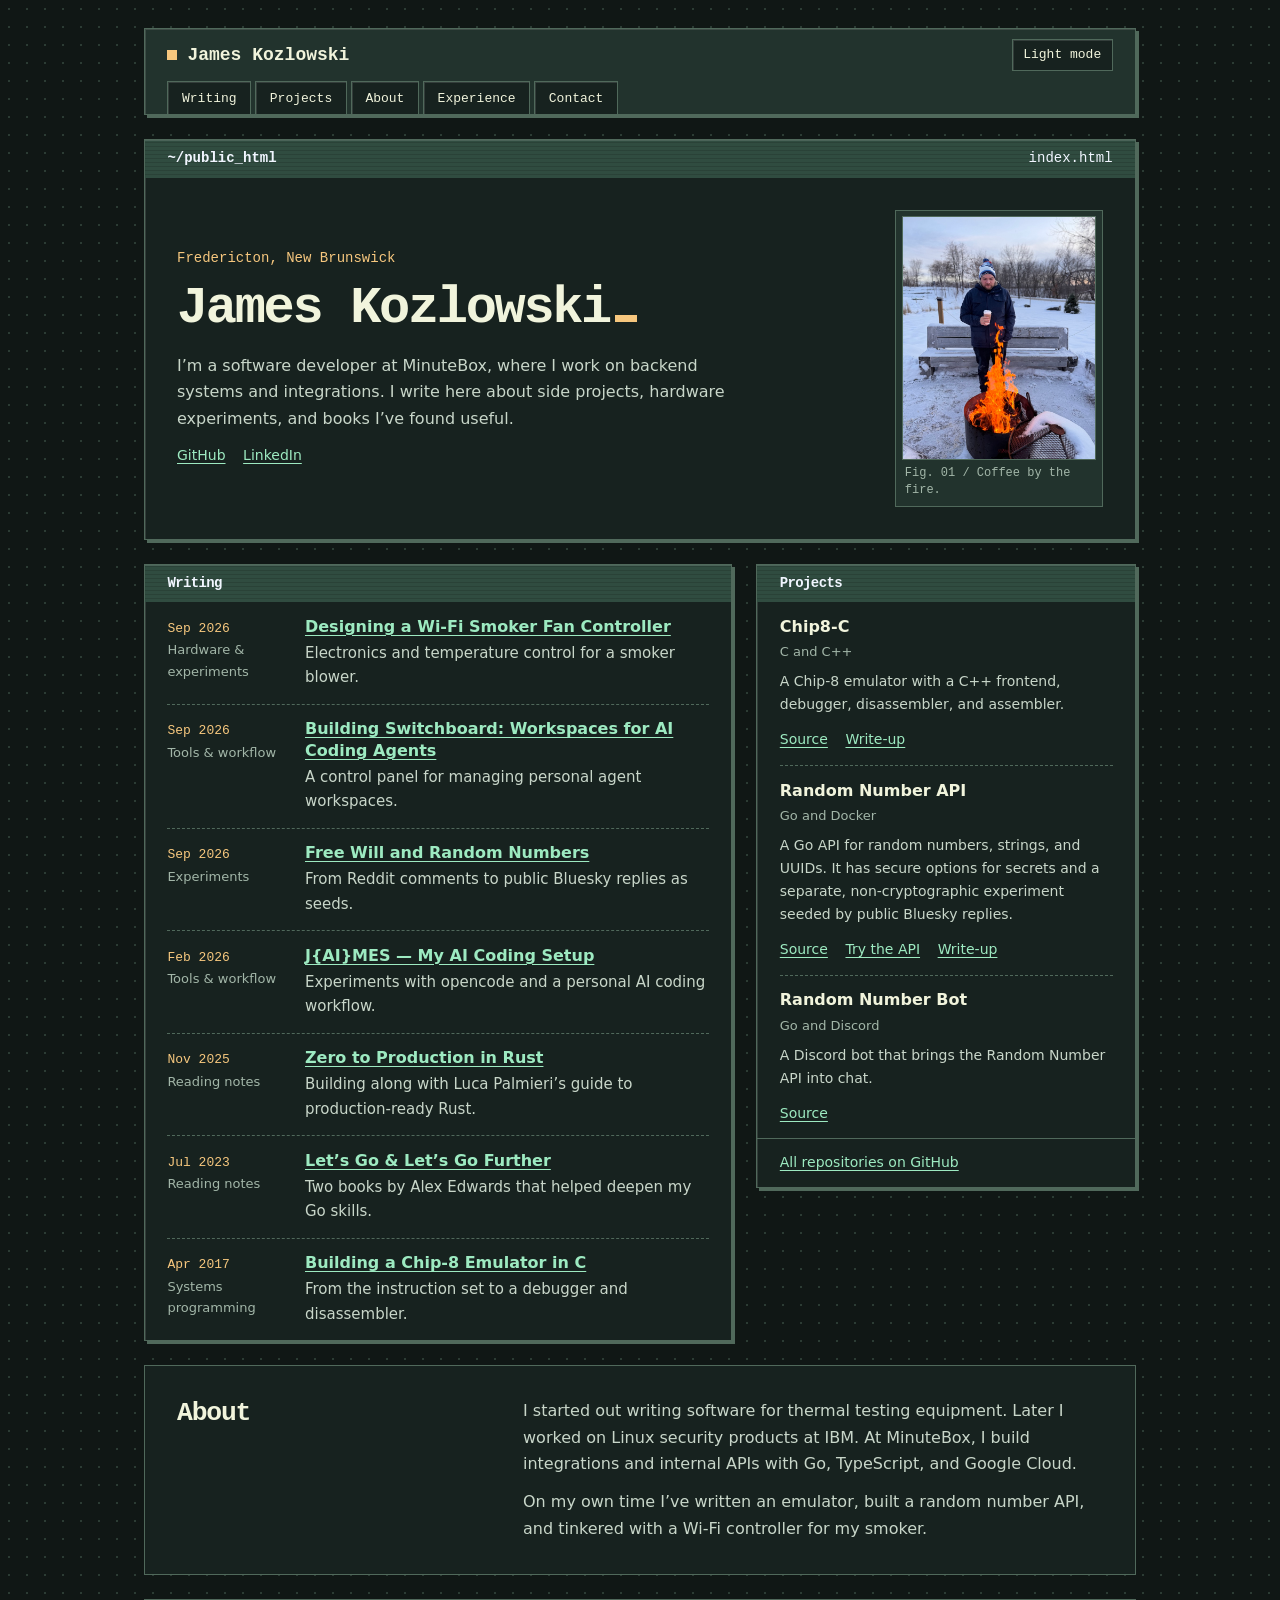
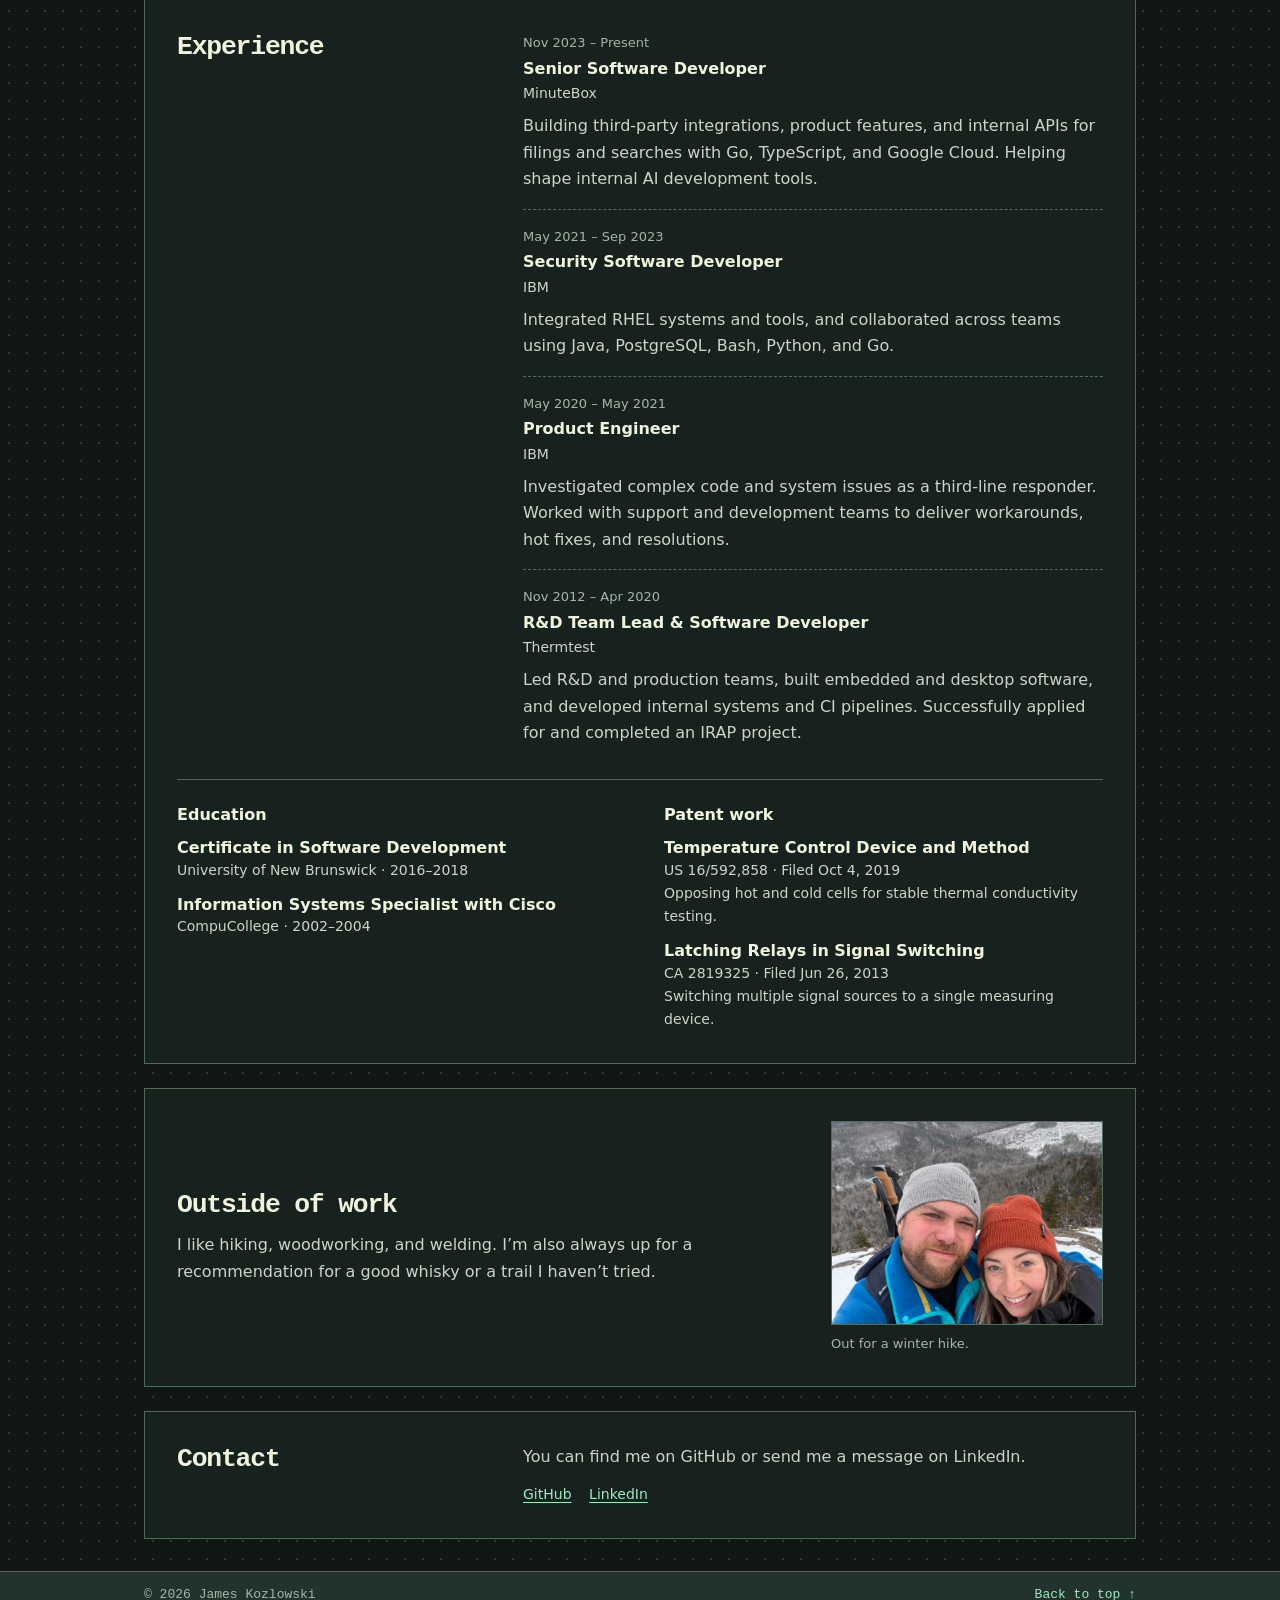
==== commit a578775e: "Apply a retro workstation theme to the homepage and blog" ====
--- a/index.html
+++ b/index.html
@@ -1,5 +1,5 @@
 <!doctype html>
-<html lang="en">
+<html lang="en" class="workstation">
   <head>
     <meta charset="UTF-8" />
     <meta name="viewport" content="width=device-width, initial-scale=1.0" />
@@ -7,7 +7,7 @@
       name="description"
       content="James Kozlowski is a software developer in Fredericton, New Brunswick. Read about his side projects, books, and backend work."
     />
-    <meta name="theme-color" content="#0b111c" />
+    <meta name="theme-color" content="#101715" />
     <meta property="og:title" content="James Kozlowski" />
     <meta
       property="og:description"
@@ -44,7 +44,7 @@
     <main id="main" class="home-layout container" tabindex="-1">
       <section class="hero" aria-labelledby="hero-title">
         <div class="panel-bar">
-          <span>Personal homepage</span>
+          <span>~/public_html</span>
           <span>index.html</span>
         </div>
         <div class="hero-body">
@@ -69,7 +69,7 @@
               height="960"
               fetchpriority="high"
             />
-            <figcaption>Coffee by the fire.</figcaption>
+            <figcaption>Fig. 01 / Coffee by the fire.</figcaption>
           </figure>
         </div>
       </section>
--- a/styles.css
+++ b/styles.css
@@ -17,6 +17,9 @@
   --font-sans: Verdana, system-ui, sans-serif;
   --font-mono: ui-monospace, monospace;
   --panel-padding: clamp(0.85rem, 2.5vw, 1.4rem);
+  --hero-photo-width: 13rem;
+  --outdoor-photo-width: 17rem;
+  --mobile-photo-width: 14rem;
   background: var(--bg-primary);
 }
 
@@ -37,6 +40,52 @@
   --bar-bg: #28538c;
 }
 
+/* Shared workstation skin; leave the shareable 90s preview intact. */
+.workstation:not([data-style]) {
+  --bg-primary: #101715;
+  --panel-bg: #17221f;
+  --bg-secondary: #22332d;
+  --text-primary: #f1f4dc;
+  --text-secondary: #c8d6c9;
+  --text-muted: #a2b6a8;
+  --accent-primary: #9deac1;
+  --status-color: #f6c77e;
+  --border-color: #50695b;
+  --grid-dot: #a3d9bb30;
+  --bar-bg: #304c40;
+}
+
+.workstation[data-theme="light"]:not([data-style]) {
+  --bg-primary: #dae1d5;
+  --panel-bg: #f8f7eb;
+  --bg-secondary: #e1e6d8;
+  --text-primary: #172c24;
+  --text-secondary: #314a40;
+  --text-muted: #506258;
+  --accent-primary: #145d46;
+  --status-color: #945018;
+  --border-color: #788b7c;
+  --grid-dot: #324e3d36;
+}
+
+.workstation:not([data-style]) .panel-bar {
+  background: repeating-linear-gradient(0deg, transparent 0 3px, #0002 3px 4px), var(--bar-bg);
+  color: var(--bar-text);
+}
+
+.workstation:not([data-style]) :is(.hero, .post-header) h1::after {
+  content: "";
+  display: inline-block;
+  width: 0.42em;
+  height: 0.14em;
+  margin-left: 0.1em;
+  background: var(--status-color);
+}
+
+.workstation:not([data-style]) :is(.hero, .directory-panel, .nav-content, .blog-post article) {
+  box-shadow: inset 1px 1px var(--edge-color), 3px 3px var(--border-color);
+}
+
 * {
   box-sizing: border-box;
 }
@@ -264,7 +313,7 @@
 
 .hero-body {
   display: grid;
-  grid-template-columns: minmax(0, 1fr) minmax(8rem, 11rem);
+  grid-template-columns: minmax(0, 1fr) minmax(8rem, var(--hero-photo-width));
   align-items: center;
   gap: clamp(1rem, 4vw, 3rem);
   padding: clamp(1rem, 3vw, 2rem);
@@ -445,7 +494,7 @@
 
 .offscreen-grid {
   display: grid;
-  grid-template-columns: minmax(0, 1fr) minmax(11rem, 15rem);
+  grid-template-columns: minmax(0, 1fr) minmax(11rem, var(--outdoor-photo-width));
   gap: 1.5rem clamp(1.5rem, 6vw, 5rem);
   align-items: center;
 }
@@ -503,13 +552,13 @@
 
   .hero-photo,
   .outdoor-photo {
-    max-width: 12rem;
+    max-width: var(--mobile-photo-width);
   }
 
   .hero-photo img {
     aspect-ratio: 4 / 3;
     object-fit: cover;
-    object-position: center 52%;
+    object-position: center 46%;
   }
 
   .writing-meta {
@@ -531,3 +580,178 @@
     text-align: center;
   }
 }
+
+/* 1990s personal-homepage preview */
+:root[data-style="90s"] {
+  --bg-primary: #17241c;
+  --panel-bg: #222d23;
+  --bg-secondary: #2c392d;
+  --text-primary: #f7edda;
+  --text-secondary: #ded6c5;
+  --text-muted: #c1bbad;
+  --accent-primary: #b7dcfb;
+  --visited-color: #ddbbec;
+  --status-color: #b6d6ad;
+  --border-color: #74816c;
+  --grid-dot: #e3ebcb14;
+  --bar-bg: #efc486;
+  --bar-text: #222d23;
+  --font-serif: Georgia, "Times New Roman", serif;
+  --hero-photo-width: 15rem;
+  --outdoor-photo-width: 19rem;
+  --mobile-photo-width: 15.5rem;
+}
+
+:root[data-style="90s"][data-theme="light"] {
+  --bg-primary: #cfdac7;
+  --panel-bg: #fff8e8;
+  --bg-secondary: #ede4cd;
+  --text-primary: #28271e;
+  --text-secondary: #423e31;
+  --text-muted: #5d5746;
+  --accent-primary: #153c99;
+  --visited-color: #682b78;
+  --status-color: #2e5e3c;
+  --border-color: #79876d;
+  --grid-dot: #2c472517;
+  --bar-bg: #7d2e3b;
+  --bar-text: #fff8e8;
+}
+
+[data-style="90s"] body {
+  background: repeating-linear-gradient(135deg, transparent 0 6px, var(--grid-dot) 6px 7px);
+  font-family: var(--font-serif);
+  font-size: 1.0625rem;
+}
+
+[data-style="90s"] :is(h1, h2, .logo) {
+  color: var(--bar-bg);
+  font-family: var(--font-serif);
+  letter-spacing: normal;
+}
+
+[data-style="90s"] .logo:hover {
+  text-decoration: underline;
+}
+
+[data-style="90s"] .logo::before {
+  width: 0.45rem;
+  height: 0.45rem;
+  background: var(--bar-bg);
+  transform: rotate(45deg);
+}
+
+[data-style="90s"] .theme-toggle {
+  background: var(--bg-secondary);
+  font-family: var(--font-serif);
+}
+
+[data-style="90s"] .theme-toggle:hover {
+  background: var(--bar-bg);
+}
+
+[data-style="90s"] .nav-content {
+  gap: 0.4rem 1rem;
+  padding-block: 0.5rem;
+  border: 3px double var(--border-color);
+  background: var(--panel-bg);
+  box-shadow: none;
+}
+
+[data-style="90s"] .nav-links {
+  justify-content: center;
+  gap: 0.15rem;
+  margin: 0;
+  padding-top: 0.25rem;
+  border-top: 1px solid var(--border-color);
+  font: 0.9375rem/1.35 var(--font-serif);
+}
+
+[data-style="90s"] .nav-links a {
+  padding: 0.25rem clamp(0.25rem, 1vw, 0.65rem);
+  border: 0;
+  background: none;
+  color: var(--accent-primary);
+  text-decoration: underline;
+  box-shadow: none;
+}
+
+[data-style="90s"] .nav-links a:hover {
+  color: var(--text-primary);
+}
+
+[data-style="90s"] .home-layout {
+  display: block;
+  padding-inline: clamp(1rem, 4vw, 2.5rem);
+  border: 3px double var(--border-color);
+  background: var(--panel-bg);
+}
+
+[data-style="90s"] .home-layout > section {
+  padding-block: clamp(1.15rem, 3vw, 2rem);
+  border: 0;
+  background: none;
+}
+
+[data-style="90s"] .home-layout > section + section {
+  border-top: 3px double var(--border-color);
+}
+
+[data-style="90s"] .hero > .panel-bar {
+  display: none;
+}
+
+[data-style="90s"] .hero-body {
+  padding: 0;
+}
+
+[data-style="90s"] .hero h1 {
+  font-size: clamp(2rem, 5.5vw, 3.75rem);
+}
+
+[data-style="90s"] .hero-location {
+  font: italic 1rem/1.4 var(--font-serif);
+}
+
+[data-style="90s"] .hero-photo {
+  border: 3px double var(--border-color);
+}
+
+[data-style="90s"] .hero-photo figcaption {
+  font: italic 0.875rem/1.4 var(--font-serif);
+  text-align: center;
+}
+
+[data-style="90s"] .directory-panel .panel-bar,
+[data-style="90s"] :is(.project-list, .writing-list) {
+  padding: 0;
+  background: none;
+  box-shadow: none;
+}
+
+[data-style="90s"] .directory-panel h2 {
+  font-size: clamp(1.25rem, 2.5vw, 1.65rem);
+}
+
+[data-style="90s"] .panel-footer {
+  padding-inline: 0;
+}
+
+[data-style="90s"] .footer {
+  border-top: 3px double var(--border-color);
+  font-family: var(--font-serif);
+  font-size: 0.9375rem;
+}
+
+@media (min-width: 34.01rem) {
+  [data-style="90s"] .project-item {
+    display: grid;
+    grid-template-columns: minmax(0, 10rem) minmax(0, 1fr);
+    align-items: baseline;
+    gap: 1rem;
+  }
+
+  [data-style="90s"] .project-item > div + div {
+    margin-top: 0;
+  }
+}
